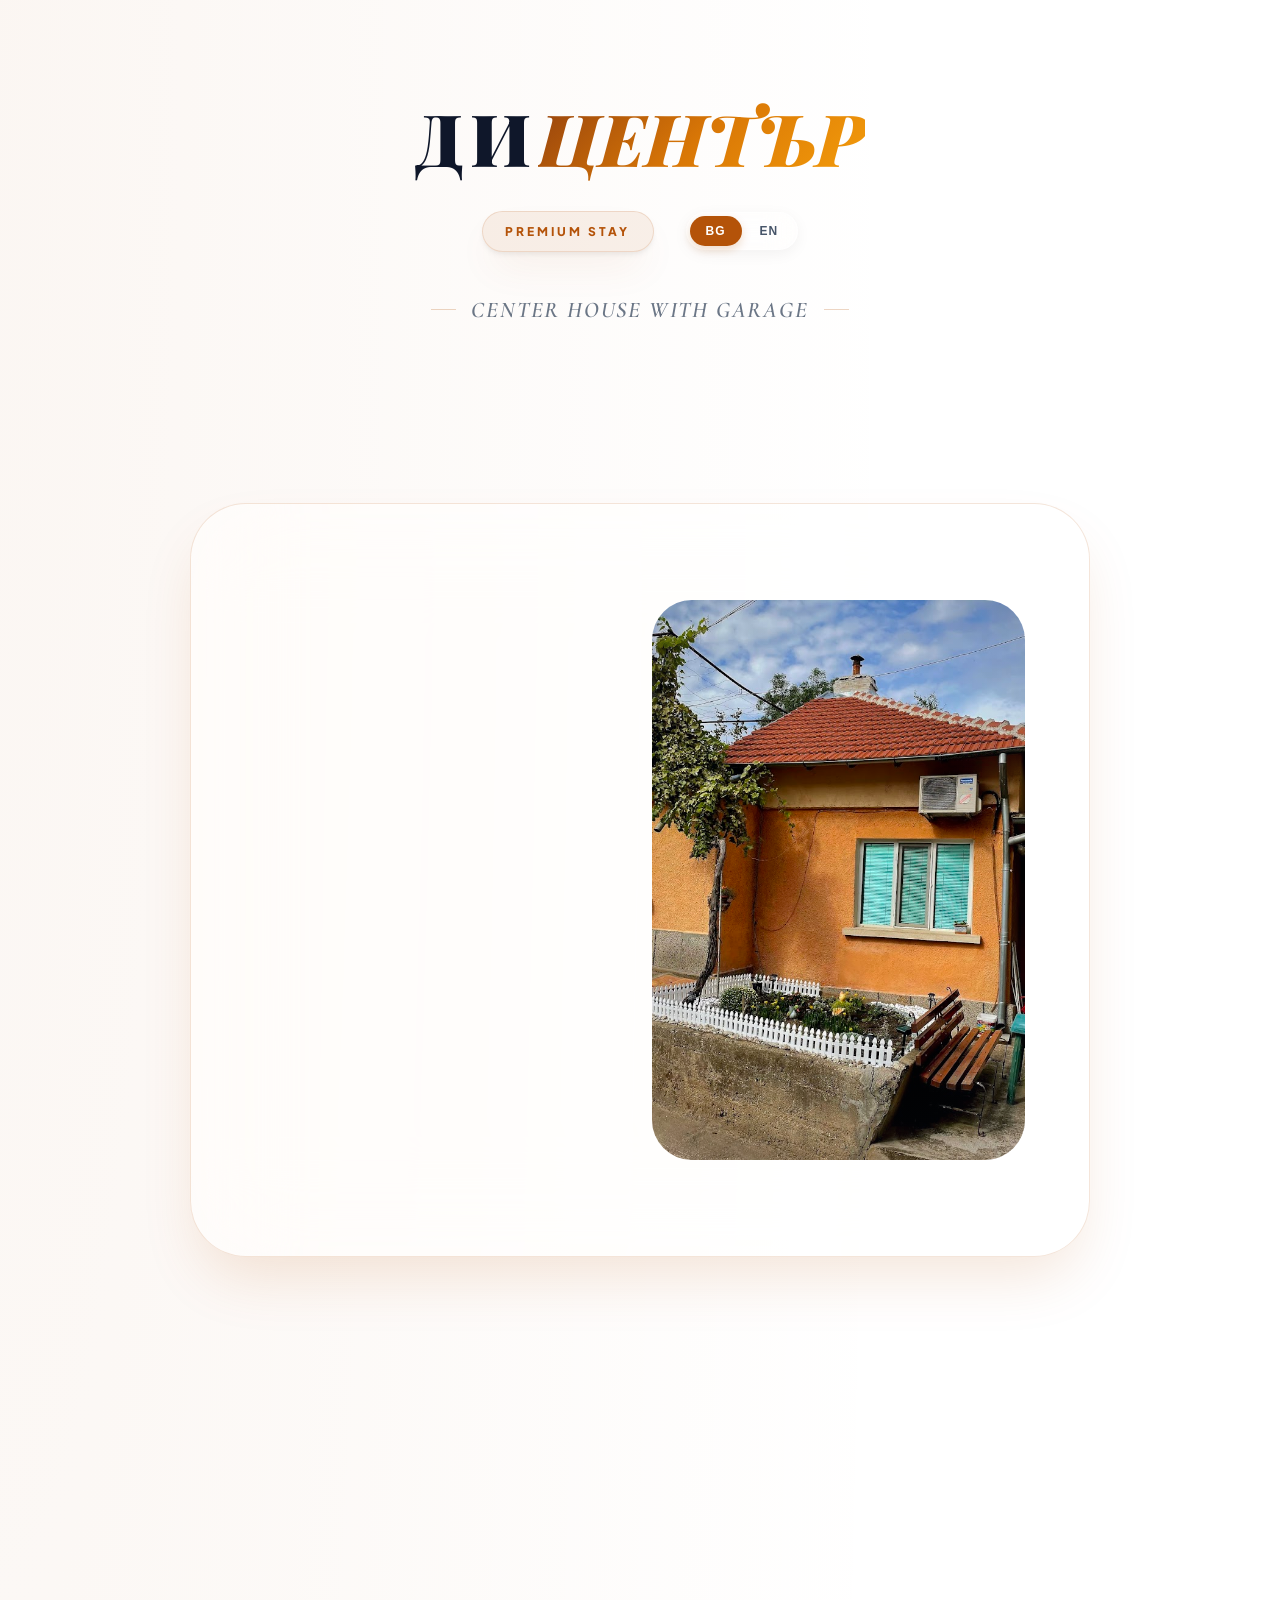
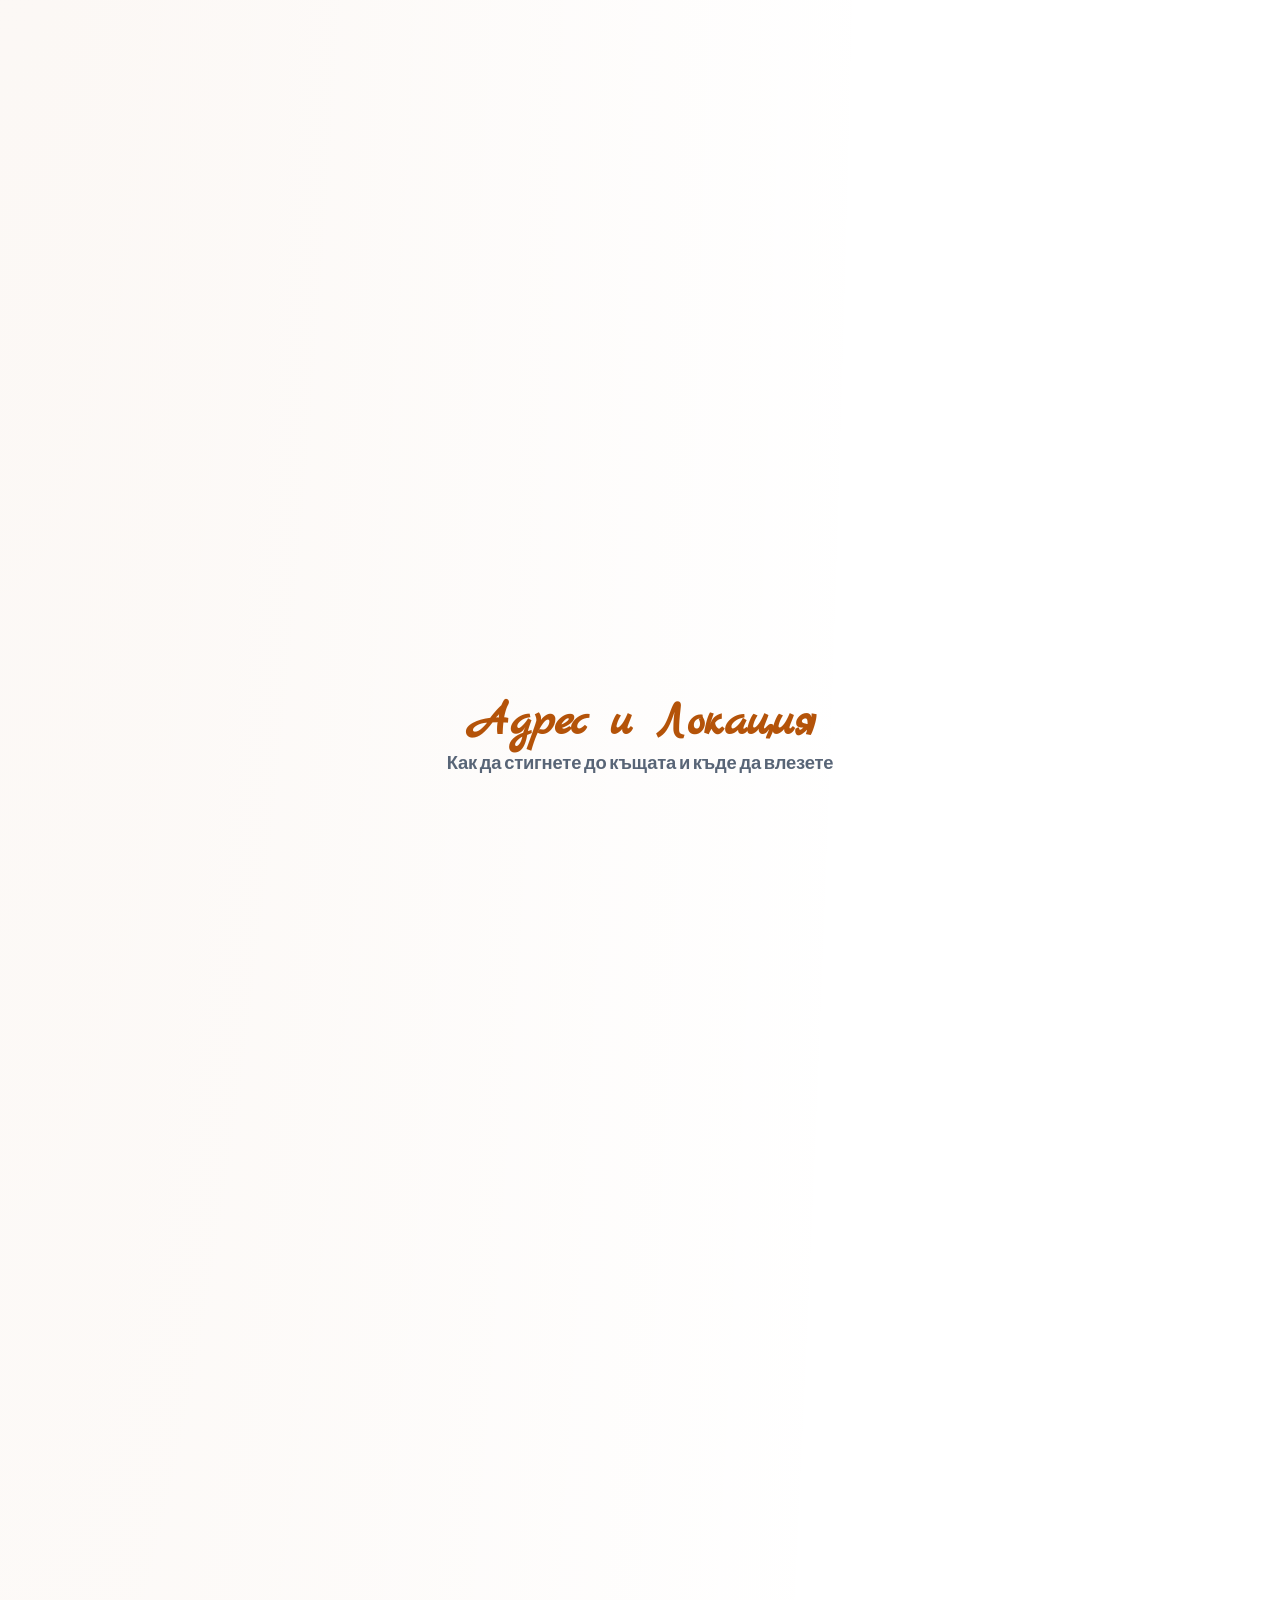
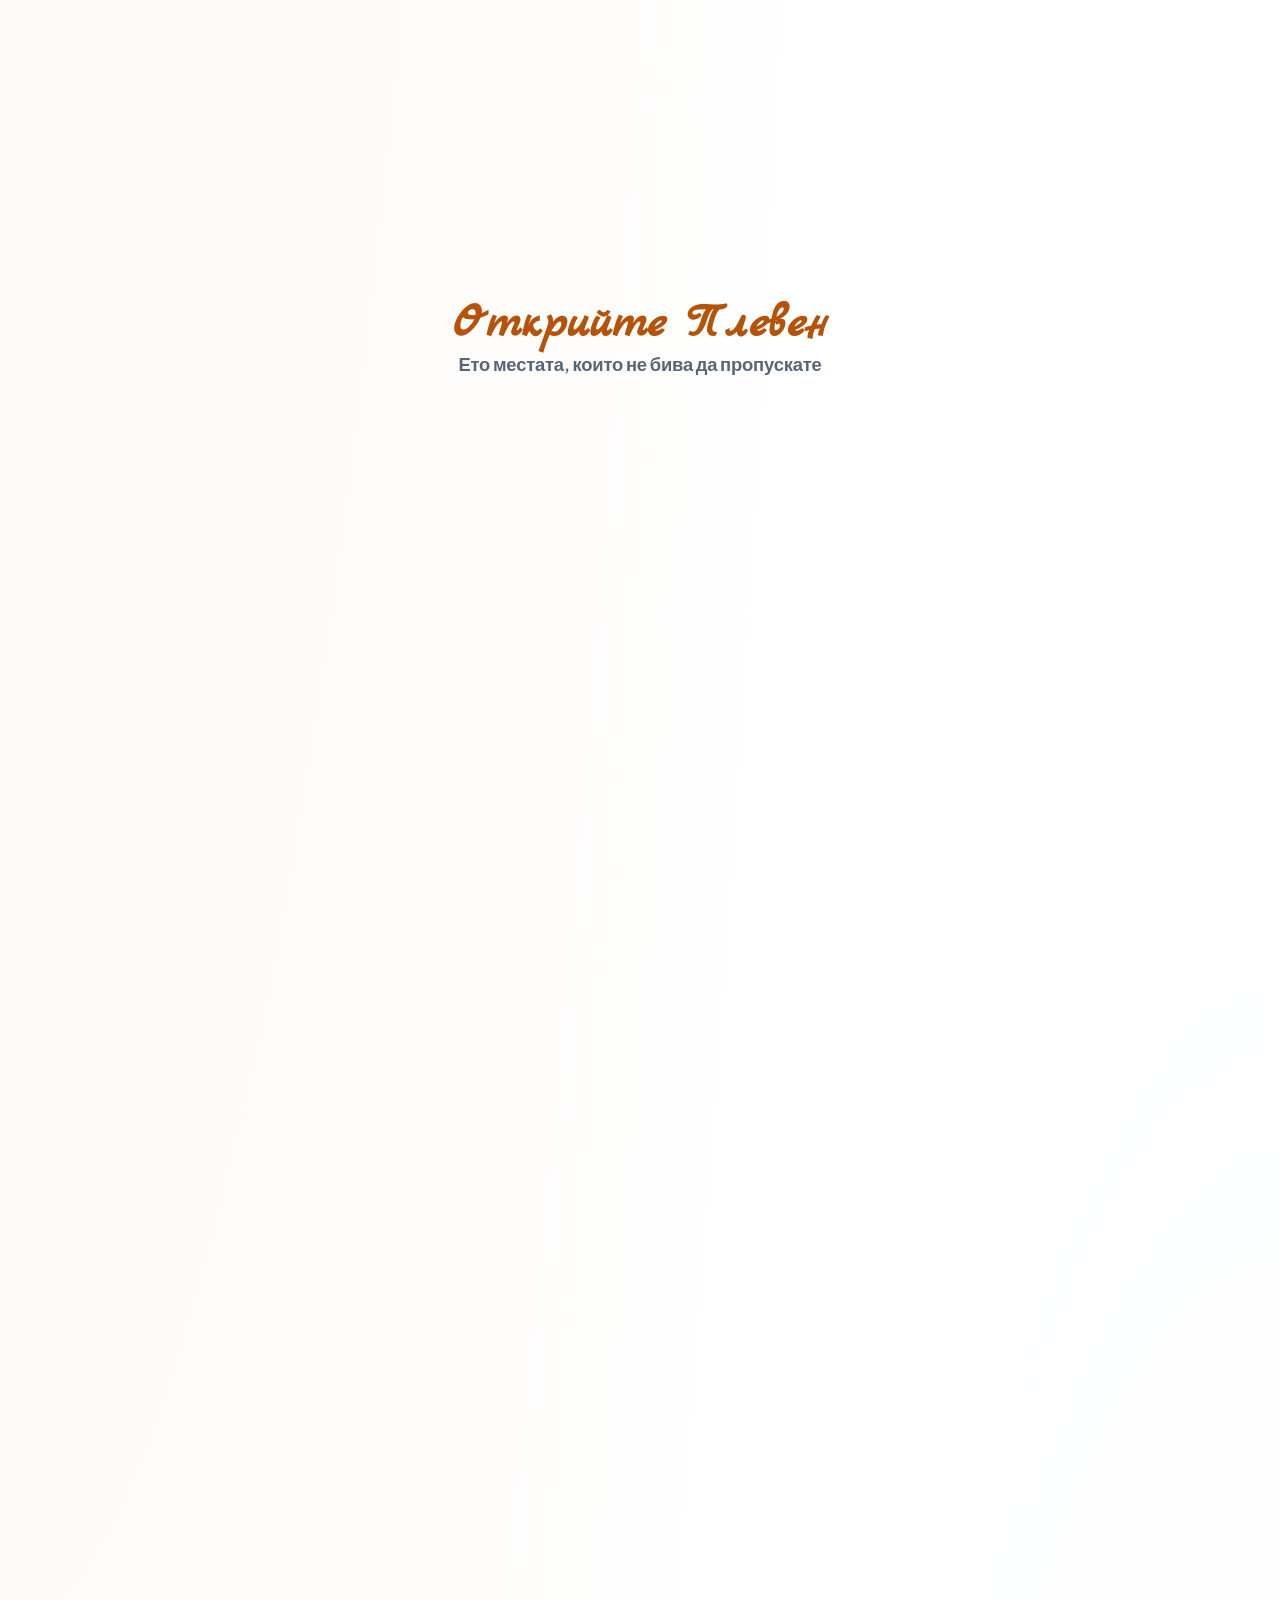
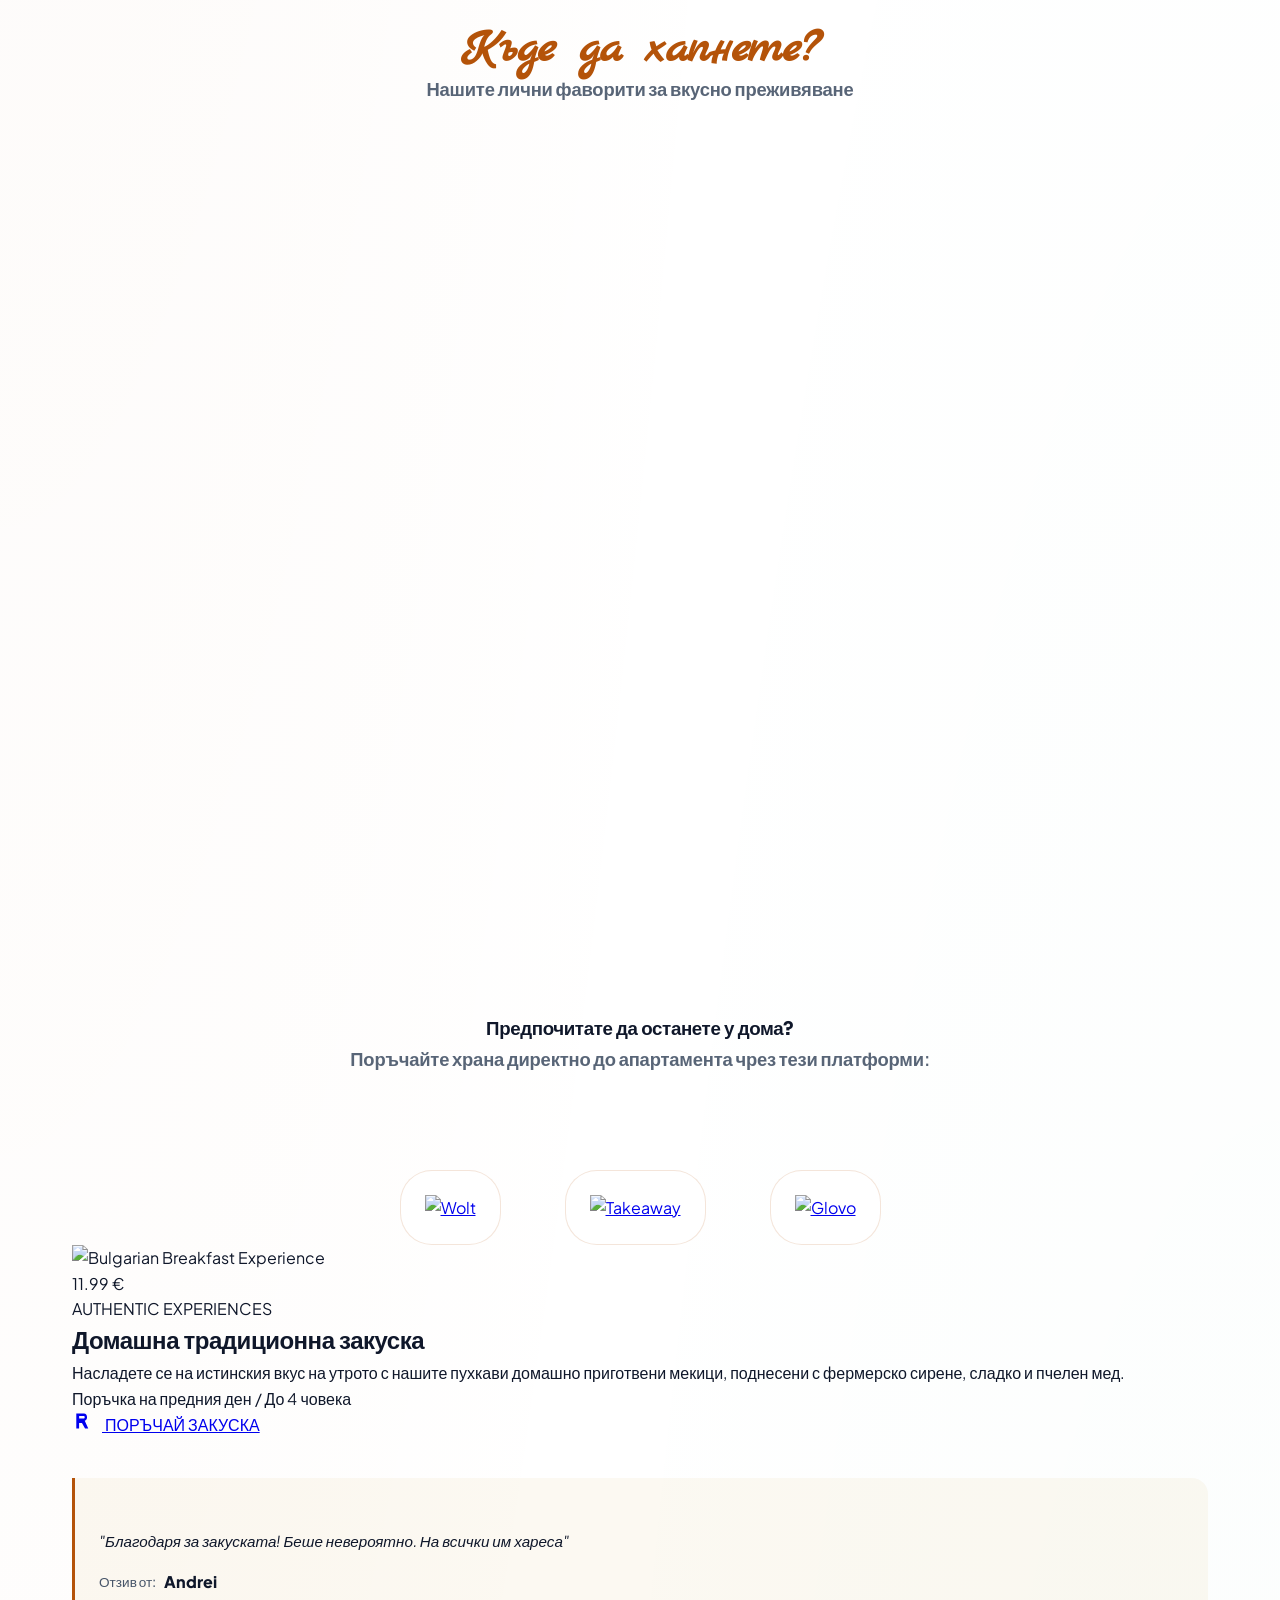
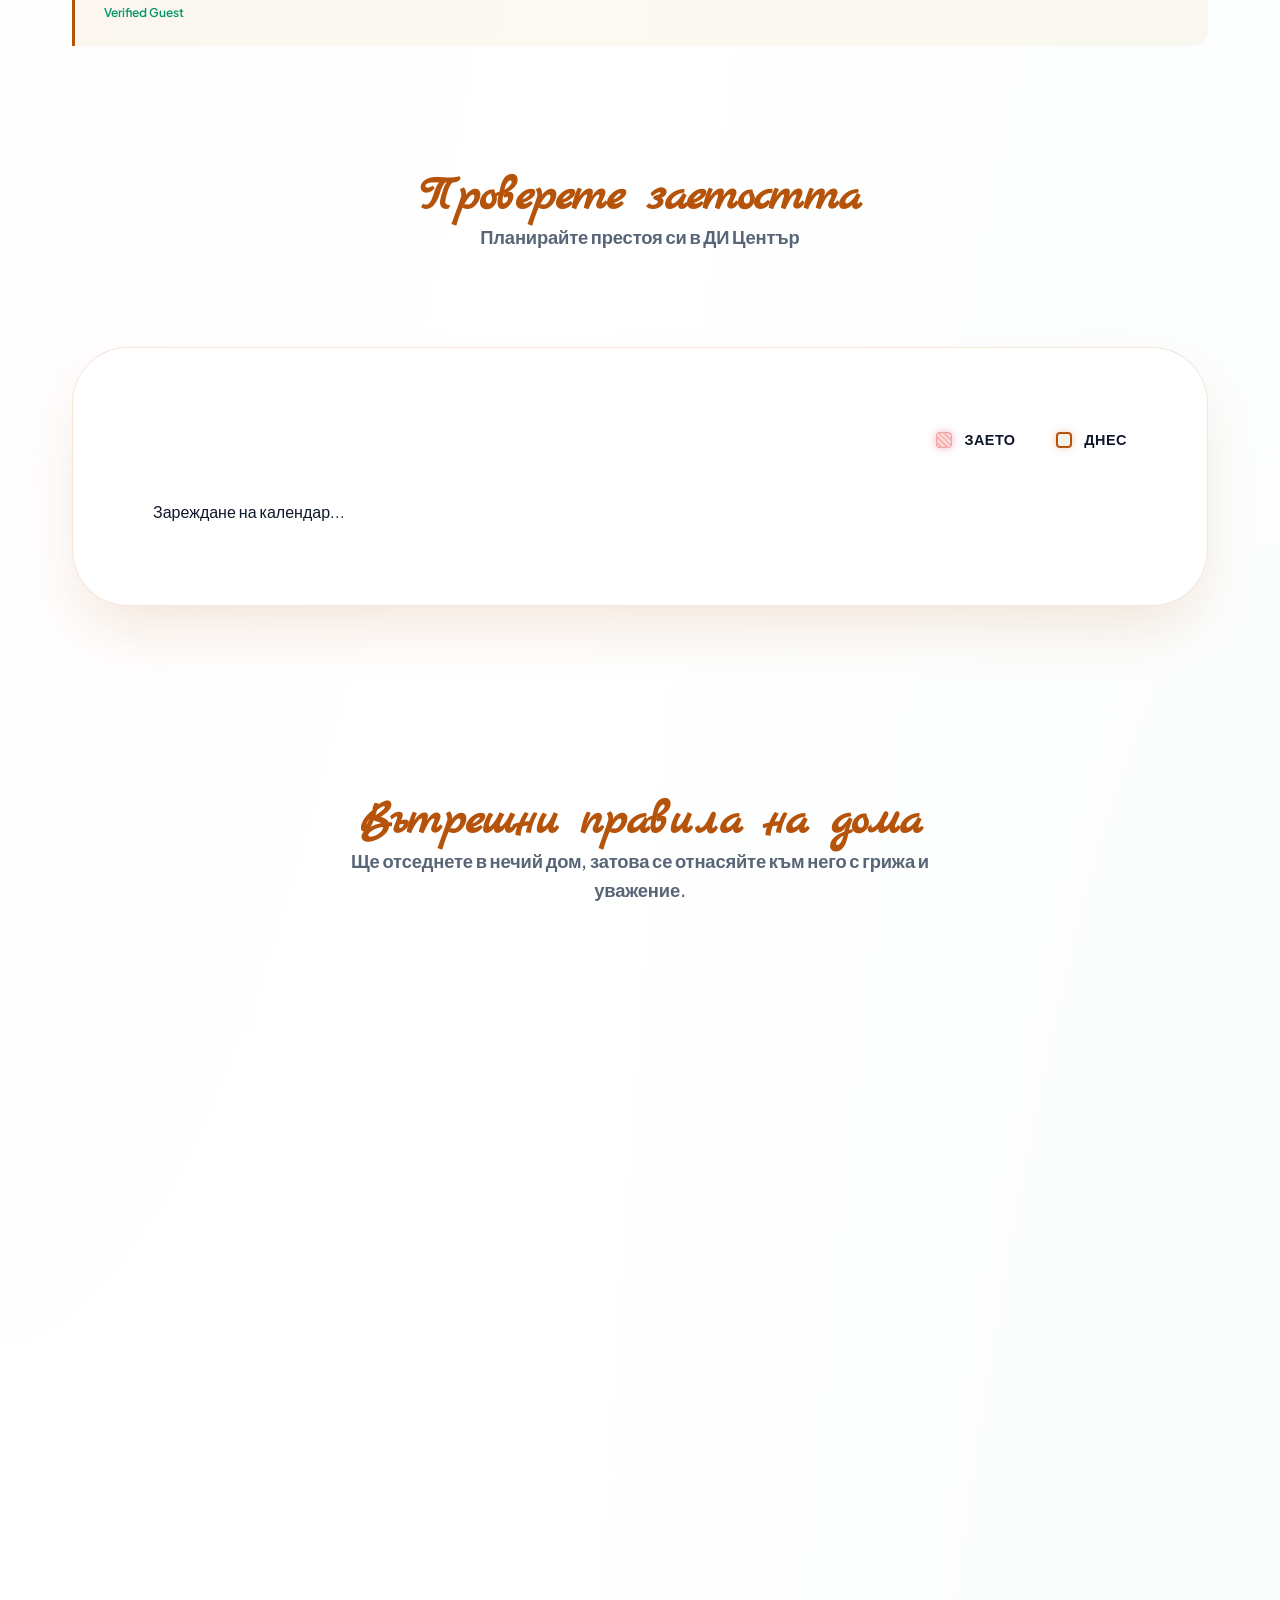
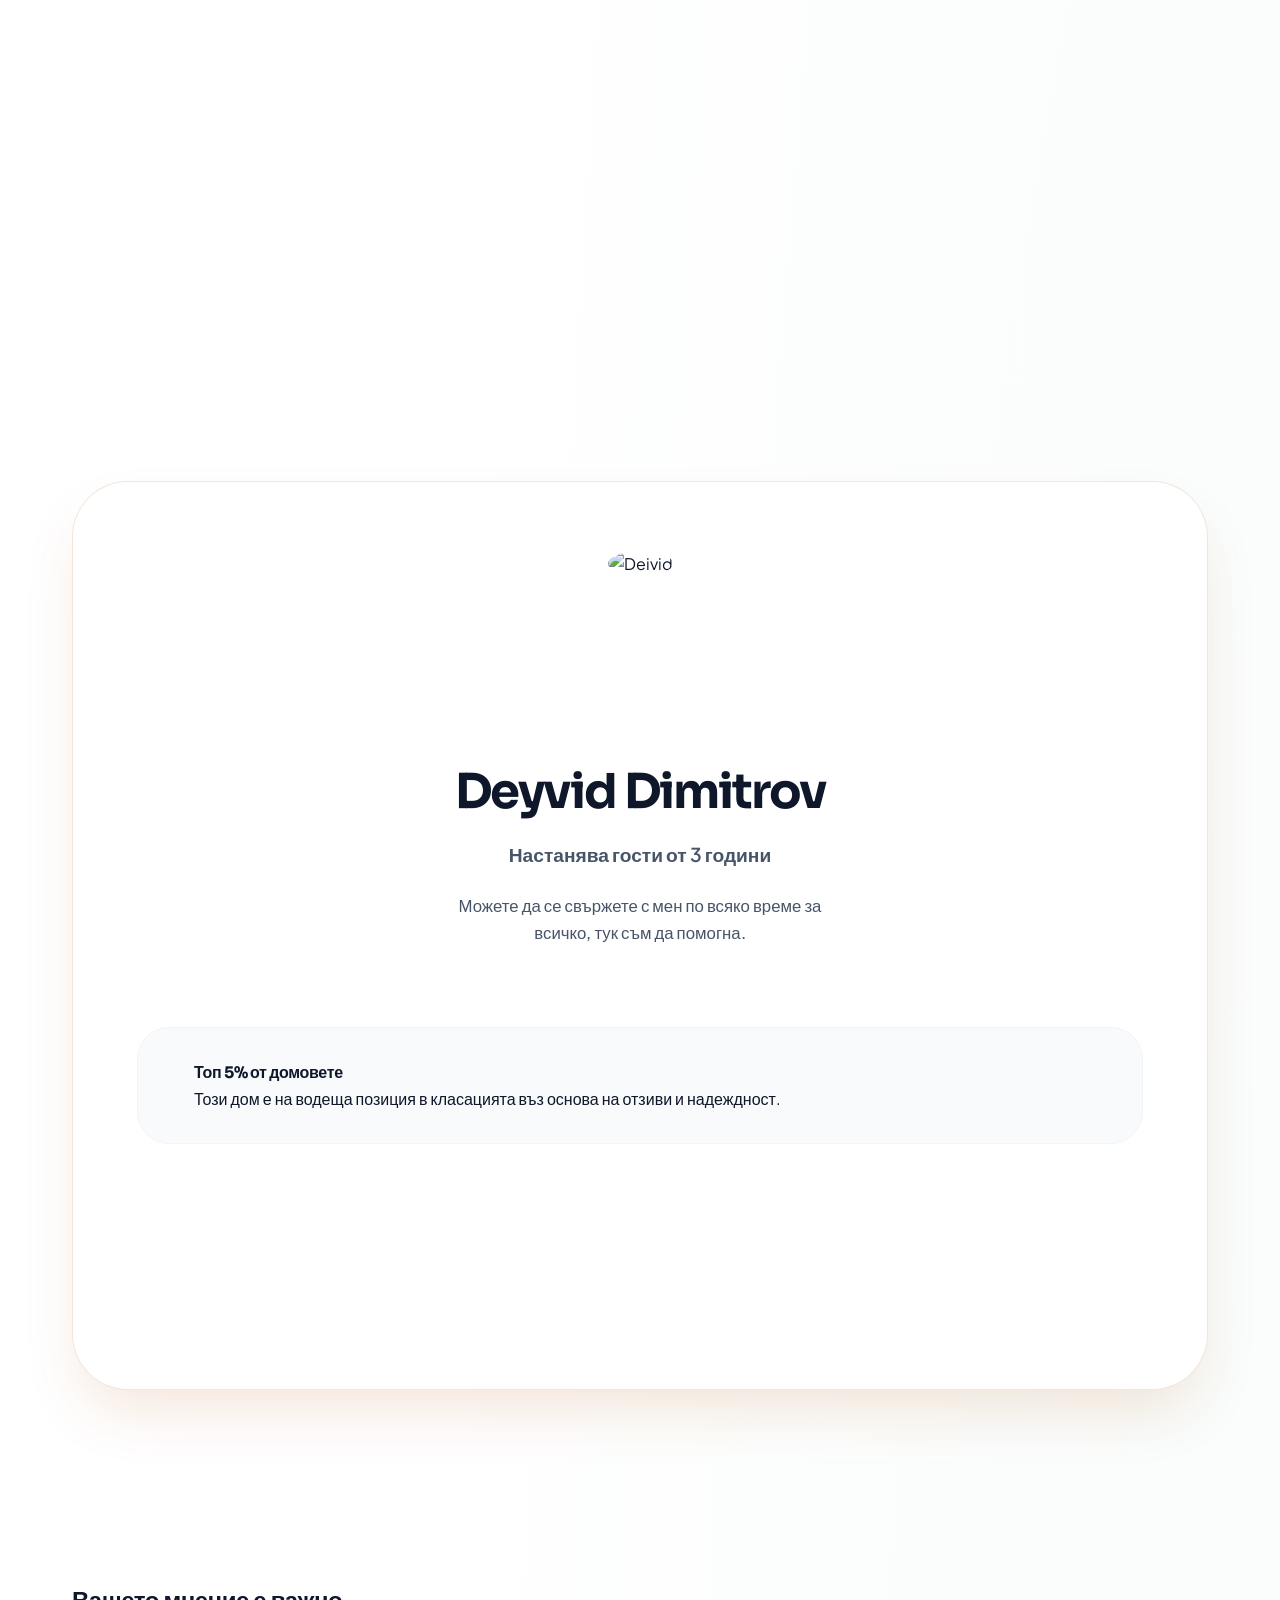
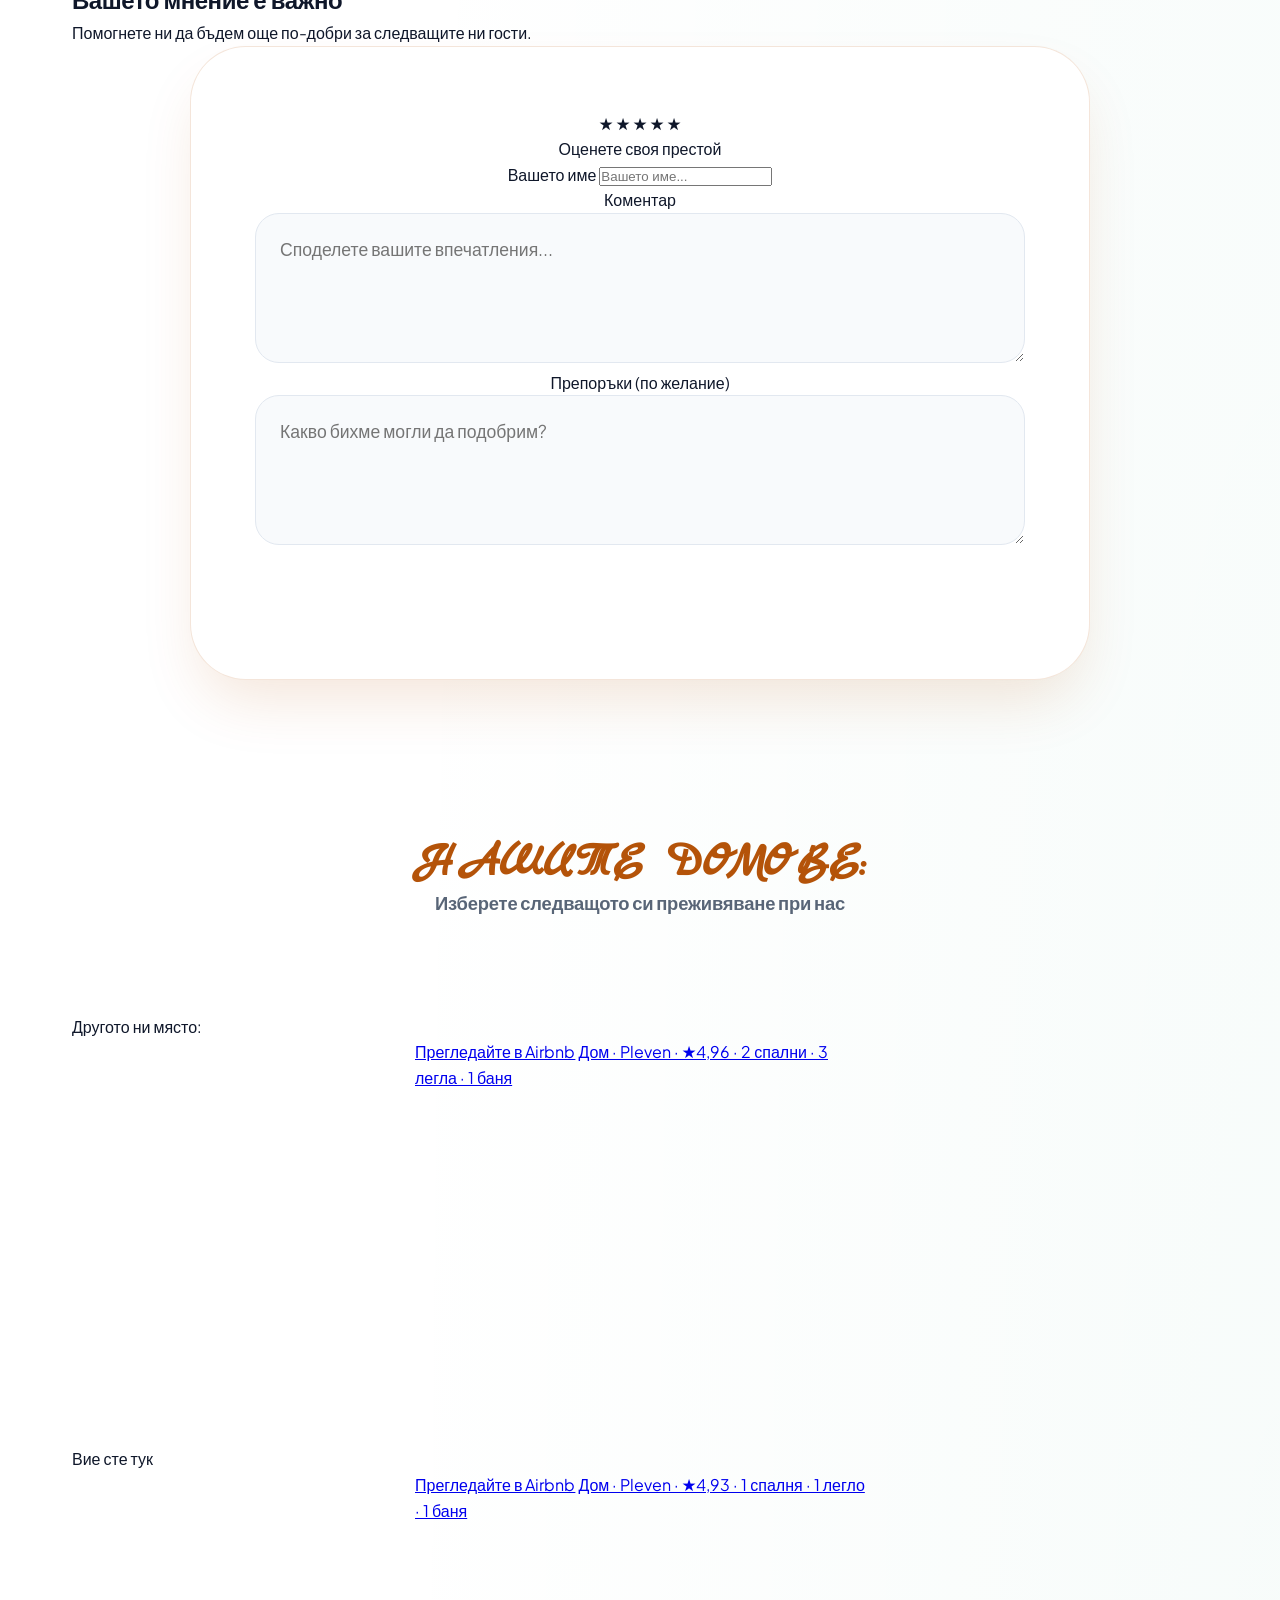
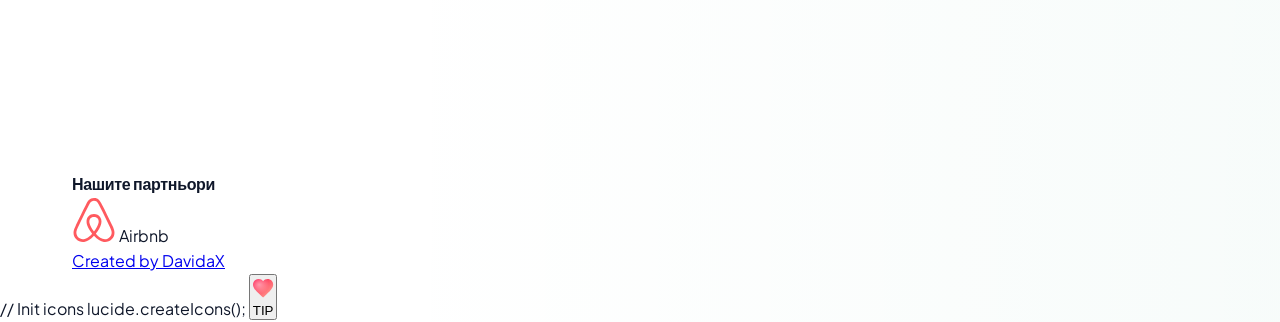
==== garage.html @ 6b529b2d "Add new webpage (garage.html) for House with Garage, including address, entrance map instructions, a" ====
<!DOCTYPE html>
<html lang="bg">
<head>
    <meta charset="UTF-8">
    <meta name="viewport" content="width=device-width, initial-scale=1.0">
    <title>ДИ Център - Премиум Апартамент в Плевен</title>
    <meta name="description" content="Добре дошли в апартамент ДИ Център, Плевен. Вашето място за отдих с всички модерни удобства.">
    
    <!-- Google Fonts: Plus Jakarta Sans & Sora -->
    <link rel="preconnect" href="https://fonts.googleapis.com">
    <link rel="preconnect" href="https://fonts.gstatic.com" crossorigin>
    <link href="https://fonts.googleapis.com/css2?family=Plus+Jakarta+Sans:wght@300;400;500;600;700;800&family=Sora:wght@300;400;600;700&display=swap" rel="stylesheet">
    
    <!-- Lucide Icons -->
    <script src="https://unpkg.com/lucide@latest"></script>
    
    <!-- Favicon -->
    <link rel="icon" type="image/svg+xml" href="favicon.svg">
    
    <!-- Open Graph / Social Sharing -->
    <meta property="og:title" content="ДИ Център - Премиум Апартамент в Плевен">
    <meta property="og:description" content="Вашият елегантен дом в сърцето на Плевен. Лукс, уют и модерни удобства.">
    <meta property="og:image" content="apartment.jpg">
    <meta property="og:url" content="https://davidabg91.github.io/AIRBNB/">
    <meta property="og:type" content="website">
    
    <link rel="stylesheet" href="style.css?v=1.3">
    <style>
      balloons { z-index: 99999 !important; }
    </style>
    <script defer src="garage.js"></script>
</head>
<body class="light-theme">
    <!-- Ambient background elements -->
    <div class="ambient-glow g1"></div>
    <div class="ambient-glow g2"></div>

    <header class="main-header">
        <div class="container header-inner">
            <div class="brand">
                <h1 class="logo">ДИ<span>ЦЕНТЪР</span></h1>
                <div class="header-badges">
                    <div class="badge" data-i18n="premium-badge">PREMIUM STAY</div>
                    <div class="lang-switcher">
                        <button class="lang-btn active" onclick="toggleLang('bg')">BG</button>
                        <button class="lang-btn" onclick="toggleLang('en')">EN</button>
                    </div>
                </div>
            </div>
            <p class="header-subtitle" data-i18n="header-subtitle">Вашият елегантен дом в сърцето на Плевен</p>
        </div>
    </header>

    <main>
        <!-- Welcome Section -->
        <section class="hero container" id="home">
            <div class="hero-card">
                <div class="hero-text">
                    <h1 data-i18n="hero-h1">Добре дошли</h1>
                    <p class="hero-guide-text" data-i18n="hero-guide-desc">Вашият дигитален наръчник за максимално лесен и приятен престой.</p>
                    <p data-i18n="hero-p">Вашият перфектен престой в сърцето на Плевен. Лукс, уют и модерни удобства, събрани в едно незабравимо преживяване.</p>
                </div>
                <div class="hero-image">
                    <img src="garage_hero.jpg" alt="Къща на центъра с гараж">
                </div>
            </div>
        </section>

        <!-- Connectivity & Comfort -->
        <section class="essentials container">
            <div class="grid-layout">
                <div class="card premium safe-card">
                    <div class="card-icon gold"><i data-lucide="key"></i></div>
                    <h3 data-i18n="safe-h3">Сейф за ключове</h3>
                    <p data-i18n="safe-p">Вижте как да отворите сейфа и вземете ключовете за вашия престой.</p>
                    <div class="safe-image-preview" onclick="toggleModal('safe-modal')">
                        <img id="safe-preview-img" src="garage_safe.png" alt="Safe Instructions" class="safe-thumb">
                        <div class="zoom-overlay">
                            <i data-lucide="maximize"></i>
                            <span data-i18n="click-to-zoom">Отвори на цял екран</span>
                        </div>
                    </div>
                    <div class="safe-notice">
                        <i data-lucide="info"></i>
                        <span data-i18n="safe-notice">ВАЖНО: Ключът е само за горната ключалка!</span>
                    </div>
                </div>

                <div class="card premium wifi-card">
                    <div class="card-icon blue"><i data-lucide="wifi"></i></div>
                    <h3 data-i18n="wifi-h3">Бърз Интернет</h3>
                    <div class="info-group">
                        <div class="info-row">
                            <span class="label" data-i18n="wifi-label-name">Име на мрежата:</span>
                            <span id="wifi-name" class="wifi-detail">TP-Link_E0DB</span>
                        </div>
                        <div class="info-row">
                            <span class="label" data-i18n="wifi-label-pass">Парола:</span>
                            <span id="wifi-pass" class="wifi-detail">49976717</span>
                        </div>
                    </div>
                    <button class="btn btn-action w-full" onclick="copyWifi('wifi-pass')" data-i18n="wifi-btn">
                        <i data-lucide="copy"></i> Копирай паролата
                    </button>
                </div>

                <div class="card premium highlight">
                    <div class="card-icon blue"><i data-lucide="tv"></i></div>
                    <h3 data-i18n="remote-h3">Smart TV & Media</h3>
                    <p data-i18n="remote-p">Вижте как да използвате дистанционното в дневната стая за оптимално преживяване.</p>
                    <button class="btn btn-wa w-full" onclick="toggleModal('remote-modal')" data-i18n="remote-btn">
                        <i data-lucide="help-circle"></i> Инструкции за дистанционното
                    </button>
                </div>

            </div>
        </section>

        <!-- Location & Access Section -->
        <section class="location-access container" id="location">
            <div class="section-header">
                <h2 data-i18n="location-h2">Адрес и Локация</h2>
                <p data-i18n="location-p">Как да стигнете до къщата и къде да влезете</p>
            </div>
            <div class="location-grid">
                <!-- Map and Address Details -->
                <div class="card premium location-card">
                    <div class="card-icon gold"><i data-lucide="map-pin"></i></div>
                    <h3 data-i18n="address-h3">Нашият Адрес</h3>
                    <p class="address-text" style="font-size: 1.2rem; font-weight: 700; color: var(--text-primary); margin-bottom: 1.5rem;">гр. Плевен, ул. "Гео Милев" № 6</p>
                    <a href="https://maps.app.goo.gl/gUvu2jdTGa2zkXWHA" target="_blank" class="btn btn-action w-full" style="margin-bottom: 2rem; display: inline-flex; align-items: center; justify-content: center; gap: 0.5rem;">
                        <i data-lucide="external-link"></i> <span data-i18n="nav-maps">Навигация в Google Maps</span>
                    </a>
                    <div class="map-iframe-wrapper">
                        <iframe src="https://www.google.com/maps/embed?pb=!1m18!1m12!1m3!1d2898.513089065342!2d24.61326977654492!3d43.40810376824789!2m3!1f0!2f0!3f0!3m2!1i1024!2i768!4f13.1!3m3!1m2!1s0x40abf4ab75b5a191%3A0x46a823cabb01d118!2sPleven%20Center%2C%20ul.%20%22Geo%20Milev%22%206%2C%205801%20Pleven!5e0!3m2!1sml!2sbg!4v1782661199178!5m2!1sml!2sbg" width="100%" height="300" style="border:0; border-radius: 1.5rem;" allowfullscreen="" loading="lazy" referrerpolicy="strict-origin-when-cross-origin"></iframe>
                    </div>
                </div>

                <!-- Courtyard Access Instructions -->
                <div class="card premium entrance-card">
                    <div class="card-icon blue"><i data-lucide="navigation"></i></div>
                    <h3 data-i18n="entrance-h3">Влизане в Двора</h3>
                    <p data-i18n="entrance-p-desc" style="margin-bottom: 1.5rem;">Влезте през портала на двора, показан на снимката със стрелка, за да намерите къщата.</p>
                    <div class="entrance-image-preview" onclick="toggleModal('entrance-modal')" style="position: relative; border-radius: 1.5rem; overflow: hidden; cursor: pointer; border: 1px solid var(--card-border); transition: all 0.4s; background: #f8fafc;">
                        <img src="garage_entrance.png" alt="Courtyard Entrance" class="entrance-thumb" style="width: 100%; height: 200px; object-fit: cover; display: block; opacity: 0.8; transition: opacity 0.4s;">
                        <div class="zoom-overlay">
                            <i data-lucide="maximize"></i>
                            <span data-i18n="click-to-zoom">Отвори на цял екран</span>
                        </div>
                    </div>
                </div>
            </div>
        </section>

        <!-- City Discovery Grid -->
        <section class="discovery container" id="guide">
            <div class="section-header">
                <h2 data-i18n="discovery-h2">Открийте Плевен</h2>
                <p data-i18n="discovery-p">Ето местата, които не бива да пропускате</p>
            </div>
            <div class="discovery-grid">
                <div class="bento-card panorama">
                    <img src="panorama_epopeya.jpg" alt="Панорама Плевенска епопея">
                    <div class="bento-body" onclick="openDiscovery('panorama')">
                        <span class="dist"><i data-lucide="map-pin"></i> 1.2 км</span>
                        <h3 data-i18n="discovery-pan-h3">Панорама "Плевенска епопея"</h3>
                        <p data-i18n="discovery-pan-p">Нашият градски символ. Едно от малкото места в света, които разказват историята по този начин.</p>
                        <div class="bento-hint"><i data-lucide="plus-circle"></i> <span data-i18n="explore-more">Разгледай повече</span></div>
                    </div>
                    <a href="https://maps.app.goo.gl/wBvXf3Y8yZp9fJm6A" target="_blank" class="bento-map-btn" onclick="event.stopPropagation()">
                        <i data-lucide="map"></i>
                    </a>
                </div>
                <div class="bento-card cascade">
                    <img src="1366x768.jpg" alt="Водна каскада">
                    <div class="bento-body" onclick="openDiscovery('cascade')">
                        <span class="dist"><i data-lucide="map-pin"></i> 0.3 км</span>
                        <h3 data-i18n="discovery-cas-h3">Водната каскада</h3>
                        <p data-i18n="discovery-cas-p">Най-голямата водна каскада на Балканите, разположена в центъра на града.</p>
                        <div class="bento-hint"><i data-lucide="plus-circle"></i> <span data-i18n="explore-more">Разгледай повече</span></div>
                    </div>
                    <a href="https://maps.app.goo.gl/PzS6rD8kZp9fJm6A" target="_blank" class="bento-map-btn" onclick="event.stopPropagation()">
                        <i data-lucide="map"></i>
                    </a>
                </div>
                <div class="bento-card park">
                    <img src="20150617104801_37909.jpeg" alt="Парк Кайлъка">
                    <div class="bento-body" onclick="openDiscovery('park')">
                        <span class="dist"><i data-lucide="map-pin"></i> 2.5 км</span>
                        <h3 data-i18n="discovery-park-h3">Парк Кайлъка</h3>
                        <p data-i18n="discovery-park-p">Огромен природен парк с язовири, пещери и зоопарк.</p>
                        <div class="bento-hint"><i data-lucide="plus-circle"></i> <span data-i18n="explore-more">Разгледай повече</span></div>
                    </div>
                    <a href="https://maps.app.goo.gl/7R6Z8k9rD1p9fJm6A" target="_blank" class="bento-map-btn" onclick="event.stopPropagation()">
                        <i data-lucide="map"></i>
                    </a>
                </div>
                <div class="bento-card museum">
                    <img src="muzei1.jpg" alt="Исторически музей Плевен">
                    <div class="bento-body" onclick="openDiscovery('museum')">
                        <span class="dist"><i data-lucide="map-pin"></i> 0.2 км</span>
                        <h3 data-i18n="discovery-mus-h3">Регионален исторически музей</h3>
                        <p data-i18n="discovery-mus-p">Разположен в една от най-красивите сгради в града, музеят съхранява над 190 000 културни ценности от древността до днес.</p>
                        <div class="bento-hint"><i data-lucide="plus-circle"></i> <span data-i18n="explore-more">Разгледай повече</span></div>
                    </div>
                    <a href="https://maps.app.goo.gl/6U6Z8k9rD1p9fJm6A" target="_blank" class="bento-map-btn" onclick="event.stopPropagation()">
                        <i data-lucide="map"></i>
                    </a>
                </div>
            </div>
        </section>

        <!-- Gastronomy Recommendations -->
        <section class="dining container">
            <div class="section-header">
                <h2 data-i18n="dining-h2">Къде да хапнете?</h2>
                <p data-i18n="dining-p">Нашите лични фаворити за вкусно преживяване</p>
            </div>
            <div class="dining-grid">
                <div class="dining-card" onclick="openGallery('himera')">
                    <img src="himera_tavern.png" alt="Механа Химера" class="dining-img">
                    <div class="dining-content">
                        <h4 data-i18n="dining-himera-h4">Механа "ХИМЕРА"</h4>
                        <p data-i18n="dining-himera-p">Точно до апартамента – препоръчваме го за традиционна българска храна и уютна атмосфера.</p>
                        <div class="gallery-hint">
                            <i data-lucide="image"></i> <span data-i18n="view-gallery">Виж галерия</span>
                        </div>
                        <a href="https://maps.app.goo.gl/P2yD6X1gBqiXpMjv7" target="_blank" class="text-link" data-i18n="dining-link" onclick="event.stopPropagation()">Виж локация <i data-lucide="arrow-right"></i></a>
                        <div class="dist" style="margin-top: 1rem; margin-bottom: 0;">
                            <i data-lucide="map-pin"></i> <span data-i18n="dist-himera">0.02 км</span>
                        </div>
                    </div>
                </div>
                <!-- Cantonata in the middle -->
                <div class="dining-card featured" onclick="openGallery('cantonata')">
                    <img src="Cantonata.png" alt="Ресторант Кантоната" class="dining-img" style="object-fit: contain; background: rgba(255,255,255,0.5); padding: 1.5rem;">
                    <div class="dining-content">
                        <div class="featured-badge" data-i18n="recipe-recommendation">НАШАТА ПРЕПОРЪКА</div>
                        <h4 data-i18n="dining-cantonata-h4">Ресторант "Кантоната"</h4>
                        <p data-i18n="dining-cantonata-p">Традиционна и модерна кухня, поднесена в уютна и стилна обстановка.</p>
                        <div class="gallery-hint">
                            <i data-lucide="image"></i> <span data-i18n="view-gallery">Виж галерия</span>
                        </div>
                        <a href="https://maps.app.goo.gl/ntDEAQ5dr8bS8R27A" target="_blank" class="text-link" data-i18n="dining-link" onclick="event.stopPropagation()">Виж локация <i data-lucide="arrow-right"></i></a>
                        <div class="dist" style="margin-top: 1rem; margin-bottom: 0;">
                            <i data-lucide="map-pin"></i> <span data-i18n="dist-cantonata">0.4 км</span>
                        </div>
                    </div>
                </div>
                <!-- Restaurant Life -->
                <div class="dining-card" onclick="openGallery('life')">
                    <img src="20180911150628_62106.jpeg" alt="Ресторант Life" class="dining-img">
                    <div class="dining-content">
                        <h4 data-i18n="dining-life-h4">Ресторант "Life"</h4>
                        <p data-i18n="dining-life-p">Изискана атмосфера и превъзходна кухня – идеалното място за вашия обяд или вечеря.</p>
                        <div class="gallery-hint">
                            <i data-lucide="image"></i> <span data-i18n="view-gallery">Виж галерия</span>
                        </div>
                        <a href="https://maps.app.goo.gl/S9KcRKbLsPjvLsA78" target="_blank" class="text-link" data-i18n="dining-link" onclick="event.stopPropagation()">Виж локация <i data-lucide="arrow-right"></i></a>
                        <div class="dist" style="margin-top: 1rem; margin-bottom: 0;">
                            <i data-lucide="map-pin"></i> <span data-i18n="dist-life">2 км</span>
                        </div>
                    </div>
                </div>
            </div>

            <div class="delivery-services">
                <div class="section-header small">
                    <h3 data-i18n="delivery-h3">Предпочитате да останете у дома?</h3>
                    <p data-i18n="delivery-p">Поръчайте храна директно до апартамента чрез тези платформи:</p>
                </div>
                <div class="delivery-grid">
                    <a href="https://wolt.com/bg/bgr/pleven" target="_blank" class="delivery-wrapper">
                        <img src="images.png" alt="Wolt">
                    </a>
                    <a href="https://www.takeaway.com/bg/obshtina-pleven" target="_blank" class="delivery-wrapper">
                        <img src="dss_takeaway_bg.png" alt="Takeaway">
                    </a>
                    <a href="https://glovoapp.com/bg/bg/pleven" target="_blank" class="delivery-wrapper">
                        <img src="3e244d99852061ce7f4ceead73ff6fe0.jpg" alt="Glovo">
                    </a>
                </div>
            </div>
        </section>
        
        <!-- Breakfast Experience Section -->
        <section class="experience container">
            <div class="experience-card">
                <div class="exp-image">
                    <img src="bulgarian_mekitsi_breakfast_luxury_1774793699730.png" alt="Bulgarian Breakfast Experience">
                    <div class="price-tag" data-i18n="breakfast-price">11.99 €</div>
                </div>
                <div class="exp-content">
                    <div class="exp-badge">AUTHENTIC EXPERIENCES</div>
                    <h2 data-i18n="breakfast-h2">Домашна традиционна закуска</h2>
                    <p data-i18n="breakfast-p">Насладете се на истинския вкус на утрото с нашите пухкави домашно приготвени мекици, поднесени с фермерско сирене, сладко и пчелен мед.</p>
                    <div class="exp-meta">
                        <span class="meta-item"><i data-lucide="users"></i> <span data-i18n="breakfast-info">Поръчка на предния ден / До 4 човека</span></span>
                    </div>
                    <div class="order-action">
                        <a href="https://revolut.me/deyvidp7g?currency=EUR&amount=1199&note=%D0%97%D0%B0%D0%BA%D1%83%D1%81%D0%BA%D0%B0%20-%20%D0%BF%D0%BE%D1%80%D1%8A%D1%87%D0%BA%D0%B0" target="_blank" class="revolut-pay-btn exp-order-btn">
                            <svg viewBox="0 0 24 24" fill="currentColor" style="width: 20px; height: 20px; margin-right: 10px;">
                                <path d="M14.34 3H5.16v18h3.36v-6.66h3.42l3.72 6.66h3.84L15.3 11.82c1.68-.66 2.76-1.92 2.76-4.26C18.06 4.68 16.56 3 14.34 3zm-0.54 6h-5.22v-3h5.22c.96 0 1.44.42 1.44 1.5s-.48 1.5-1.44 1.5z"/>
                            </svg>
                            <span data-i18n="breakfast-btn">ПОРЪЧАЙ ЗАКУСКА</span>
                        </a>
                    </div>

                    <div class="exp-testimonial">
                        <div class="testimonial-stars">
                            <i data-lucide="star" fill="#fbbf24" color="#fbbf24"></i>
                            <i data-lucide="star" fill="#fbbf24" color="#fbbf24"></i>
                            <i data-lucide="star" fill="#fbbf24" color="#fbbf24"></i>
                            <i data-lucide="star" fill="#fbbf24" color="#fbbf24"></i>
                            <i data-lucide="star" fill="#fbbf24" color="#fbbf24"></i>
                        </div>
                        <p class="testimonial-text" data-i18n="breakfast-review-text">"Благодаря за закуската! Беше невероятно. На всички им хареса"</p>
                        <div class="testimonial-author">
                            <div class="author-info">
                                <span class="author-label" data-i18n="review-by">Отзив от:</span>
                                <span class="author-name">Andrei</span>
                            </div>
                            <span class="author-badge"><i data-lucide="check-circle"></i> <span data-i18n="verified-guest">Verified Guest</span></span>
                        </div>
                    </div>
                </div>
            </div>
        </section>

        <!-- Availability Calendar -->
        <section class="availability container" id="availability">
            <div class="section-header">
                <h2 data-i18n="calendar-h2">Проверете заетостта</h2>
                <p data-i18n="calendar-p">Планирайте престоя си в ДИ Център</p>
            </div>
            <div id="calendar-wrapper" class="calendar-card">
                <div class="calendar-header-info">
                    <div class="legend">
                        <span class="legend-item"><span class="dot reserved"></span> <span data-i18n="calendar-res">Заето</span></span>
                        <span class="legend-item"><span class="dot today"></span> <span data-i18n="calendar-today">Днес</span></span>
                    </div>
                </div>
                <div id="calendar-grid" class="calendar-grid-container">
                    <div class="calendar-loader" data-i18n="calendar-loader">Зареждане на календар...</div>
                </div>
            </div>
        </section>

        <!-- House Rules Section -->
        <section class="house-rules container" id="rules">
            <div class="section-header">
                <h2 data-i18n="rules-h2">Вътрешни правила на дома</h2>
                <p data-i18n="rules-p">Ще отседнете в нечий дом, затова се отнасяйте към него с грижа и уважение.</p>
            </div>
            <div class="rules-grid">
                <!-- Check-in / Out -->
                <div class="rules-card">
                    <div class="rules-category">
                        <i data-lucide="clock"></i>
                        <h3 data-i18n="rules-cat1">Настаняване и освобождаване</h3>
                    </div>
                    <ul class="rules-list">
                        <li><i data-lucide="check-circle-2"></i> <span data-i18n="rules-rule1">Гъвкаво настаняване</span></li>
                        <li><i data-lucide="log-out"></i> <span data-i18n="rules-rule2">Освобождаване преди 12:00</span></li>
                        <li><i data-lucide="key"></i> <span data-i18n="rules-rule3">Самостоятелно настаняване (минисейф)</span></li>
                    </ul>
                </div>

                <!-- During Stay -->
                <div class="rules-card">
                    <div class="rules-category">
                        <i data-lucide="home"></i>
                        <h3 data-i18n="rules-cat2">По време на престоя ви</h3>
                    </div>
                    <ul class="rules-list">
                        <li><i data-lucide="users"></i> <span data-i18n="rules-rule4">Максимум 6 гости</span></li>
                        <li><i data-lucide="dog"></i> <span data-i18n="rules-rule5">Разрешават се домашни любимци</span></li>
                        <li><i data-lucide="ban" class="danger"></i> <span data-i18n="rules-rule6">Без партита или празненства</span></li>
                        <li><i data-lucide="camera-off"></i> <span data-i18n="rules-rule7">Без комерсиално заснемане</span></li>
                        <li><i data-lucide="no-smoking" class="danger"></i> <span data-i18n="rules-rule8">Пушенето забранено</span></li>
                    </ul>
                </div>

                <!-- Departure / Extra -->
                <div class="rules-card">
                    <div class="rules-category">
                        <i data-lucide="sparkles"></i>
                        <h3 data-i18n="rules-cat3">Преди да напуснете</h3>
                    </div>
                    <ul class="rules-list">
                        <li><i data-lucide="trash-2"></i> <span data-i18n="rules-rule9">Изхвърлете боклука</span></li>
                        <li><i data-lucide="rotate-ccw"></i> <span data-i18n="rules-rule10">Върнете ключовете</span></li>
                    </ul>
                    <div class="extra-request">
                        <strong data-i18n="rules-extra-label">Допълнителни изисквания:</strong>
                        <p data-i18n="rules-extra-p">Уведомете ни при напускане, за да може да подготвим апартамента за следващите гости.</p>
                    </div>
                </div>
            </div>
        </section>

        <section class="host-section container" id="contact">
            <div class="host-card-new">
                <div class="host-avatar-wrapper">
                    <img src="435182eb-7de1-4f79-90b2-50c712e73a3b.png" alt="Deivid" class="host-avatar">
                    <div class="badge-superhost" data-i18n="contact-badge">Супердомакин</div>
                </div>
                
                <div class="host-info">
                    <h2>Deyvid Dimitrov</h2>
                    <p class="host-meta" data-i18n="contact-meta">Настанява гости от 3 години</p>
                    <p class="host-help" data-i18n="contact-help">Можете да се свържете с мен по всяко време за всичко, тук съм да помогна.</p>
                </div>

                <div class="host-highlights">
                    <div class="host-highlight">
                        <i data-lucide="award" style="color: var(--accent-gold);"></i>
                        <div class="highlight-info">
                            <h4 data-i18n="contact-h4">Топ 5% от домовете</h4>
                            <p data-i18n="contact-p">Този дом е на водеща позиция в класацията въз основа на отзиви и надеждност.</p>
                        </div>
                    </div>
                </div>

                <div class="actions-group">
                    <a href="tel:+359876141826" class="btn btn-call" data-i18n="contact-btn-call"><i data-lucide="phone"></i> Обаждане</a>
                    <a href="viber://chat?number=%2B359876141826" class="btn btn-viber"><i data-lucide="message-square"></i> Viber</a>
                    <a href="https://wa.me/359876141826" class="btn btn-wa"><i data-lucide="message-circle"></i> WhatsApp</a>
                    <a href="https://t.me/+359876141826" class="btn btn-telegram"><i data-lucide="send"></i> Telegram</a>
                </div>
            </div>
        </section>

        <!-- Reviews & Feedback -->
        <section class="feedback container" id="reviews">
            <div class="luxury-feedback-card">
                <div class="feedback-header">
                    <div class="header-icon-wrapper">
                        <i data-lucide="award" class="gold-icon"></i>
                    </div>
                    <h2 data-i18n="reviews-h2">Вашето мнение е важно</h2>
                    <p class="feedback-subtitle" data-i18n="reviews-p-sub">Помогнете ни да бъдем още по-добри за следващите ни гости.</p>
                </div>
                
                <div class="feedback-box">
                    <div id="review-form-new" class="luxury-form">
                        <div class="rating-center">
                            <div class="star-rating-luxury">
                                <span class="star-gold" data-value="5">★</span>
                                <span class="star-gold" data-value="4">★</span>
                                <span class="star-gold" data-value="3">★</span>
                                <span class="star-gold" data-value="2">★</span>
                                <span class="star-gold" data-value="1">★</span>
                            </div>
                            <div class="rating-label" data-i18n="rating-label">Оценете своя престой</div>
                        </div>

                        <div class="form-grid-luxury">
                            <div class="input-group-luxury">
                                <label data-i18n="reviews-label-name">Вашето име</label>
                                <input type="text" id="guest-name" placeholder="Вашето име..." class="luxury-input" data-i18n="reviews-placeholder-name">
                            </div>
                            <div class="input-group-luxury">
                                <label data-i18n="reviews-label-text">Коментар</label>
                                <textarea id="guest-text" class="luxury-input" placeholder="Споделете вашите впечатления..." data-i18n="reviews-placeholder-text"></textarea>
                            </div>
                            <div class="input-group-luxury full-width">
                                <label data-i18n="reviews-label-imp">Препоръки (по желание)</label>
                                <textarea id="guest-improvement" class="luxury-input small" placeholder="Какво бихме могли да подобрим?" data-i18n="reviews-placeholder-imp"></textarea>
                            </div>
                        </div>

                        <button class="btn btn-luxury-submit" onclick="submitGuestReview()">
                            <span data-i18n="reviews-btn">ИЗПРАТИ ОТЗИВ</span>
                            <i data-lucide="sparkles" style="width: 18px; margin-left: 8px;"></i>
                        </button>
                    </div>

                    <div id="thank-you-new" class="hidden-new luxury-thanks">
                        <div class="success-signature">
                            <i data-lucide="check-circle-2"></i>
                        </div>
                        <h3 data-i18n="reviews-thanks-h3">Благодарим ви!</h3>
                        <p data-i18n="reviews-thanks-p">Вашият отзив бе получен успешно. Очакваме ви отново!</p>
                    </div>
                </div>
            </div>
        </section>

        <!-- Our Homes Section -->
        <section class="other-property container" id="homes">
            <div class="section-header">
                <h2 data-i18n="other-property-h2">НАШИТЕ ДОМОВЕ:</h2>
                <p data-i18n="other-property-p">Изберете следващото си преживяване при нас</p>
            </div>
            <div class="properties-grid">
                <!-- Other Property (Apartment) -->
                <div class="property-wrapper">
                    <div class="property-badge-header">
                        <div class="here-badge-inline">
                            <i data-lucide="map-pin"></i>
                            <span data-i18n="other-place-badge">Другото ни място:</span>
                        </div>
                    </div>
                    <div class="airbnb-embed-frame" data-id="1274011504896548508" data-view="home" data-hide-price="true" style="width: 450px; height: 300px; margin: auto;">
                        <a href="https://bg.airbnb.com/rooms/1274011504896548508?guests=1&amp;adults=1&amp;s=66&amp;source=embed_widget">Прегледайте в Airbnb</a>
                        <a href="https://bg.airbnb.com/rooms/1274011504896548508?guests=1&amp;adults=1&amp;s=66&amp;source=embed_widget" rel="nofollow">Дом · Pleven · ★4,96 · 2 спални · 3 легла · 1 баня</a>
                        <script async="" src="https://bg.airbnb.com/embeddable/airbnb_jssdk"></script>
                    </div>
                    <div style="text-align: center; margin-top: 1.5rem; padding-bottom: 1.5rem;">
                        <a href="index.html" class="btn btn-action" style="padding: 1rem 2rem; display: inline-flex; align-items: center; gap: 0.5rem;">
                            <i data-lucide="book-open"></i> <span data-i18n="open-handbook-apt">Отвори наръчника</span>
                        </a>
                    </div>
                </div>

                <!-- Current Property (Garage House) -->
                <div class="property-wrapper current">
                    <div class="property-badge-header">
                        <div class="here-badge-inline">
                            <i data-lucide="map-pin"></i>
                            <span data-i18n="here-badge">Вие сте тук</span>
                        </div>
                    </div>
                    <div class="airbnb-embed-frame" data-id="1210747322461877492" data-view="home" data-hide-price="true" style="width: 450px; height: 300px; margin: auto;">
                        <a href="https://bg.airbnb.com/rooms/1210747322461877492?guests=1&amp;adults=1&amp;s=66&amp;source=embed_widget">Прегледайте в Airbnb</a>
                        <a href="https://bg.airbnb.com/rooms/1210747322461877492?guests=1&amp;adults=1&amp;s=66&amp;source=embed_widget" rel="nofollow">Дом · Pleven · ★4,93 · 1 спалня · 1 легло · 1 баня</a>
                        <script async="" src="https://bg.airbnb.com/embeddable/airbnb_jssdk"></script>
                    </div>
                </div>
            </div>
        </section>

        <!-- Partners Section -->
        <section class="partners container">
            <h4 class="partners-title" data-i18n="partners-h4">Нашите партньори</h4>
            <div class="partners-grid">
                <div class="partner-item">
                    <svg viewBox="0 0 24 24" xmlns="http://www.w3.org/2000/svg" style="width: 44px; height: 44px; fill: #FF5A5F;">
                        <path d="M12.001 18.275c-1.353-1.697-2.148-3.184-2.413-4.457-.263-1.027-.16-1.848.291-2.465.477-.71 1.188-1.056 2.121-1.056s1.643.345 2.12 1.063c.446.61.558 1.432.286 2.465-.291 1.298-1.085 2.785-2.412 4.458zm9.601 1.14c-.185 1.246-1.034 2.28-2.2 2.783-2.253.98-4.483-.583-6.392-2.704 3.157-3.951 3.74-7.028 2.385-9.018-.795-1.14-1.933-1.695-3.394-1.695-2.944 0-4.563 2.49-3.927 5.382.37 1.565 1.352 3.343 2.917 5.332-.98 1.085-1.91 1.856-2.732 2.333-.636.344-1.245.558-1.828.609-2.679.399-4.778-2.2-3.825-4.88.132-.345.395-.98.845-1.961l.025-.053c1.464-3.178 3.242-6.79 5.285-10.795l.053-.132.58-1.116c.45-.822.635-1.19 1.351-1.643.346-.21.77-.315 1.246-.315.954 0 1.698.558 2.016 1.007.158.239.345.557.582.953l.558 1.089.08.159c2.041 4.004 3.821 7.608 5.279 10.794l.026.025.533 1.22.318.764c.243.613.294 1.222.213 1.858zm1.22-2.39c-.186-.583-.505-1.271-.9-2.094v-.03c-1.889-4.006-3.642-7.608-5.307-10.844l-.111-.163C15.317 1.461 14.468 0 12.001 0c-2.44 0-3.476 1.695-4.535 3.898l-.081.16c-1.669 3.236-3.421 6.843-5.303 10.847v.053l-.559 1.22c-.21.504-.317.768-.345.847C-.172 20.74 2.611 24 5.98 24c.027 0 .132 0 .265-.027h.372c1.75-.213 3.554-1.325 5.384-3.317 1.829 1.989 3.635 3.104 5.382 3.317h.372c.133.027.239.027.265.027 3.37.003 6.152-3.261 4.802-6.975z"/>
                    </svg>
                    <span>Airbnb</span>
                </div>
            </div>
        </section>
    </main>



    <!-- Tip Modal -->
    <div id="tip-modal" class="modal-blur hidden-new" onclick="closeModalOnOutsideClick(event, 'tip-modal')">
        <div class="modal-card tip-modal-card">
            <div class="luxury-glow-modal"></div>
            <button class="modal-close" onclick="toggleModal('tip-modal')">&times;</button>
            <div class="modal-head">
                <i data-lucide="party-popper" class="head-icon animate-pulse-slow"></i>
                <h3 data-i18n="tip-modal-h3">Благодарим за вниманието!</h3>
                <p data-i18n="tip-modal-p">Ако сте останали очаровани от престоя си, можете да оставите бакшиш тук:</p>
            </div>
            <div class="modal-links">
                <a href="https://revolut.me/deyvidp7g" target="_blank" class="revolut-pay-btn">
                    <svg viewBox="0 0 24 24" fill="currentColor" style="width: 22px; height: 22px; margin-right: 10px; vertical-align: middle;">
                        <path d="M14.34 3H5.16v18h3.36v-6.66h3.42l3.72 6.66h3.84L15.3 11.82c1.68-.66 2.76-1.92 2.76-4.26C18.06 4.68 16.56 3 14.34 3zm-0.54 6h-5.22v-3h5.22c.96 0 1.44.42 1.44 1.5s-.48 1.5-1.44 1.5z"/>
                    </svg>
                    <span>Revolut</span>
                </a>
                <div class="modal-link-item bank" onclick="copyIBAN('BG42PATC40022139519921')">
                    <div class="bank-info">
                        <span class="link-label-extra" data-i18n="tip-modal-bank">Банкова Сметка</span>
                        <div class="holder-name">DEYVID DIMITROV</div>
                        <div class="iban-number" id="iban-text">BG42 PATC 4002 2139 5199 21</div>
                    </div>
                    <div class="copy-badge">
                        <i data-lucide="copy"></i>
                        <span id="copy-msg" data-i18n="copy-btn">Копирай</span>
                    </div>
                </div>
            </div>
        </div>
    </div>

    <footer class="main-footer">
        <div class="container footer-inner">
            <a href="https://davidabg91.github.io/DavidaX/" target="_blank" class="footer-credit">
                <span data-i18n="footer-text">Created by DavidaX</span>
            </a>
            <div class="f-socials">
                <a href="#"><i data-lucide="instagram"></i></a>
                <a href="#"><i data-lucide="facebook"></i></a>
            </div>
        </div>
    </footer>


    <!-- Discovery Details Modal -->
    <div id="discovery-modal" class="modal-blur hidden-new" onclick="closeModalOnOutsideClick(event, 'discovery-modal')">
        <button class="modal-close" onclick="toggleModal('discovery-modal')">&times;</button>
        <div class="modal-card wide">
            <div id="discovery-content-loader" class="loader-container">
                <div class="loader"></div>
            </div>
            <div id="discovery-real-content" class="hidden-new">
                <div class="discovery-hero">
                    <img id="discovery-modal-img" src="" alt="">
                    <div class="discovery-hero-overlay">
                        <h2 id="discovery-modal-title"></h2>
                    </div>
                </div>
                <div class="discovery-details-grid">
                    <div class="discovery-main-info">
                        <div class="info-tag">
                            <i data-lucide="info"></i>
                            <span data-i18n="wiki-info">Информация от Wikipedia</span>
                        </div>
                        <div id="discovery-modal-description" class="wiki-summary"></div>
                        <div class="discovery-actions">
                            <a id="discovery-wiki-link" href="#" target="_blank" class="btn btn-wiki">
                                <i data-lucide="external-link"></i>
                                <span data-i18n="read-on-wiki">Прочети в Wikipedia</span>
                            </a>
                            <a id="discovery-maps-link" href="#" target="_blank" class="btn btn-maps">
                                <i data-lucide="map"></i>
                                <span data-i18n="view-on-maps">Виж в Google Maps</span>
                            </a>
                        </div>
                    </div>
                </div>
            </div>
        </div>
    </div>

    <!-- Gallery Modal -->
    <div id="gallery-modal" class="modal-blur hidden-new" onclick="closeModalOnOutsideClick(event, 'gallery-modal')">
        <div class="modal-card wide gallery-modal-card">
            <button class="modal-close" onclick="toggleModal('gallery-modal')">&times;</button>
            <div class="gallery-container">
                <button class="gallery-nav prev" onclick="changeGalleryImage(-1)"><i data-lucide="chevron-left"></i></button>
                <div class="gallery-main">
                    <img id="gallery-img" src="" alt="Gallery Image" onclick="window.open(this.src, '_blank')">
                </div>
                <button class="gallery-nav next" onclick="changeGalleryImage(1)"><i data-lucide="chevron-right"></i></button>
            </div>
            <div class="gallery-counter"><span id="gallery-current">1</span> / <span id="gallery-total">2</span></div>
            <div class="gallery-info">
                <h3 id="gallery-title">Restaurant Name</h3>
            </div>
        </div>
    </div>
        // Init icons
        lucide.createIcons();
    </script>
    <!-- Safe Modal -->
    <div id="safe-modal" class="modal-blur hidden-new" onclick="closeModalOnOutsideClick(event, 'safe-modal')">
        <div class="modal-card wide">
            <button class="modal-close" onclick="toggleModal('safe-modal')">&times;</button>
            <div class="modal-head">
                <i data-lucide="key"></i>
                <h3 data-i18n="safe-h3">Сейф за ключове</h3>
                <p data-i18n="safe-p">Вижте как да отворите сейфа и вземете ключовете за вашия престой.</p>
            </div>
            <div class="safe-guide-container">
                <p style="margin-bottom: 2rem; color: var(--accent-gold); font-weight: 700; font-size: 0.9rem; display: flex; align-items: center; justify-content: center; gap: 0.5rem; cursor: pointer;" onclick="toggleSafeZoom()">
                    <i data-lucide="zoom-in" id="safe-zoom-icon" style="width: 16px;"></i> <span id="safe-zoom-text" data-i18n="safe-zoom-in">Кликни върху снимката за мащабиране</span>
                </p>
                <div class="safe-img-wrapper" id="safe-img-wrapper" onclick="toggleSafeZoom()">
                    <img id="safe-modal-img" src="garage_safe.png" alt="Safe Instructions" class="safe-modal-img">
                </div>
            </div>
            
            <div class="safe-notice" style="margin-top: 3rem; justify-content: center; max-width: 400px; margin-left: auto; margin-right: auto;">
                <i data-lucide="info"></i>
                <span data-i18n="safe-notice">ВАЖНО: Ключът е само за горната ключалка!</span>
            </div>
        </div>
    </div>

    <!-- Entrance Modal -->
    <div id="entrance-modal" class="modal-blur hidden-new" onclick="closeModalOnOutsideClick(event, 'entrance-modal')">
        <div class="modal-card wide">
            <button class="modal-close" onclick="toggleModal('entrance-modal')">&times;</button>
            <div class="modal-head">
                <i data-lucide="navigation"></i>
                <h3 data-i18n="entrance-h3">Влизане в Двора</h3>
                <p data-i18n="entrance-p-desc">Влезте през портала на двора, показан на снимката със стрелка, за да намерите къщата.</p>
            </div>
            <div class="entrance-guide-container">
                <p style="margin-bottom: 2rem; color: var(--accent-gold); font-weight: 700; font-size: 0.9rem; display: flex; align-items: center; justify-content: center; gap: 0.5rem; cursor: pointer;" onclick="toggleEntranceZoom()">
                    <i data-lucide="zoom-in" id="entrance-zoom-icon" style="width: 16px;"></i> <span id="entrance-zoom-text" data-i18n="entrance-zoom-in">Кликни върху снимката за мащабиране</span>
                </p>
                <div class="entrance-img-wrapper" id="entrance-img-wrapper" onclick="toggleEntranceZoom()">
                    <img src="garage_entrance.png" alt="Courtyard Entrance Instructions" class="entrance-modal-img">
                </div>
            </div>
        </div>
    </div>

    <div class="modal-blur hidden-new" id="remote-modal" onclick="closeModalOnOutsideClick(event, 'remote-modal')">
        <div class="modal-card wide">
            <button class="modal-close" onclick="toggleModal('remote-modal')">&times;</button>
            <div class="modal-head">
                <i data-lucide="tv"></i>
                <h3 data-i18n="remote-h3">Smart TV & Media</h3>
                <p data-i18n="remote-p">Вижте как да използвате дистанционното в дневната стая за оптимално преживяване.</p>
            </div>
            <div class="remote-guide-container">
                <p style="margin-bottom: 2rem; color: var(--accent-gold); font-weight: 700; font-size: 0.9rem; display: flex; align-items: center; justify-content: center; gap: 0.5rem;">
                    <i data-lucide="maximize" style="width: 16px;"></i> Кликни върху снимката за цял екран
                </p>
                <div class="remote-img-wrapper" onclick="window.open('remote.jpg', '_blank')">
                    <img src="remote.jpg" alt="TV Remote Guide" class="remote-img" style="min-width: auto;">
                </div>
            </div>

            <div class="video-section">
                <h4 data-i18n="remote-video-h4">Видео Урок</h4>
                <div class="video-wrapper">
                    <iframe src="https://www.youtube.com/embed/5KHDFH_B9R8?start=46" title="YouTube video player" frameborder="0" allow="accelerometer; autoplay; clipboard-write; encrypted-media; gyroscope; picture-in-picture; web-share" allowfullscreen></iframe>
                </div>
            </div>
        </div>
    </div>
    <!-- SVG Gradients -->
    <svg width="0" height="0" style="position: absolute;">
        <defs>
            <linearGradient id="heartGradient" x1="0%" y1="0%" x2="100%" y2="100%">
                <stop offset="0%" style="stop-color:#ff0844;stop-opacity:1" />
                <stop offset="100%" style="stop-color:#ffb199;stop-opacity:1" />
            </linearGradient>
            <radialGradient id="heartHighlight" cx="30%" cy="30%" r="50%" fx="30%" fy="30%">
                <stop offset="0%" style="stop-color:white;stop-opacity:0.6" />
                <stop offset="100%" style="stop-color:white;stop-opacity:0" />
            </radialGradient>
        </defs>
    </svg>

    <!-- Floating Heart TIP Button -->
    <button class="tip-btn designer-heart" onclick="toggleModal('tip-modal')">
        <div class="heart-container">
            <svg viewBox="0 0 24 24" class="heart-svg">
                <!-- Base Heart with Glow -->
                <path d="M12 21.35l-1.45-1.32C5.4 15.36 2 12.28 2 8.5 2 5.42 4.42 3 7.5 3c1.74 0 3.41.81 4.5 2.09C13.09 3.81 14.76 3 16.5 3 19.58 3 22 5.42 22 8.5c0 3.78-3.4 6.86-8.55 11.54L12 21.35z" style="fill: url(#heartGradient);"/>
                <!-- 3D Highlight layer -->
                <path d="M12 21.35l-1.45-1.32C5.4 15.36 2 12.28 2 8.5 2 5.42 4.42 3 7.5 3c1.74 0 3.41.81 4.5 2.09C13.09 3.81 14.76 3 16.5 3 19.58 3 22 5.42 22 8.5c0 3.78-3.4 6.86-8.55 11.54L12 21.35z" style="fill: url(#heartHighlight); opacity: 0.8;"/>
            </svg>
            <span class="tip-text">TIP</span>
        </div>
    </button>

    <script type="module">
      import { balloons } from 'https://cdn.jsdelivr.net/npm/balloons-js/dist/index.esm.js';
      document.querySelector('.tip-btn').addEventListener('click', function() {
        balloons();
      });
    </script>
</body>
</html>
---- style.css ----
@import url('https://fonts.googleapis.com/css2?family=Plus+Jakarta+Sans:wght@300;400;500;600;700;800&family=Sora:wght@300;400;500;600;700;800&family=Playfair+Display:ital,wght@0,400;0,900;1,900&family=Marck+Script&family=Cormorant+Garamond:ital,wght@0,300;0,600;1,300;1,600&display=swap');

:root {
    /* Luxury Palette - Golden Thread */
    --accent-gold-foil: linear-gradient(135deg, #92400e 0%, #d97706 50%, #f59e0b 100%);
    --accent-gold-shimmer: linear-gradient(135deg, #d97706 0%, #fbbf24 50%, #d97706 100%);
    --accent-gold: #b45309;
    --accent-gold-soft: rgba(180, 83, 9, 0.08);
    
    --text-primary: #0f172a;
    --text-secondary: #475569;
    --text-muted: #94a3b8;
    
    --bg-main: #ffffff;
    --bg-mesh: radial-gradient(at 0% 0%, rgba(180, 83, 9, 0.05) 0px, transparent 50%),
               radial-gradient(at 100% 100%, rgba(5, 150, 105, 0.03) 0px, transparent 50%);
    
    /* Glassmorphism v2.0 */
    --card-bg: rgba(255, 255, 255, 0.6);
    --card-border: rgba(180, 83, 9, 0.15);
    --card-border-light: rgba(255, 255, 255, 0.4);
    --blur-luxury: blur(50px) saturate(200%);
    
    --shadow-soft: 
        0 4px 6px -1px rgba(0, 0, 0, 0.05), 
        0 2px 4px -1px rgba(0, 0, 0, 0.03),
        0 20px 40px -10px rgba(180, 83, 9, 0.1);
    --shadow-float: 0 30px 60px -12px rgba(180, 83, 9, 0.15);
    
    --radius-xl: 3.5rem;
    --radius-lg: 2.5rem;
    --section-gap: 12rem;
}

* { margin: 0; padding: 0; box-sizing: border-box; -webkit-font-smoothing: antialiased; }

body { 
    font-family: 'Plus Jakarta Sans', sans-serif; 
    background-color: var(--bg-main); 
    background-image: var(--bg-mesh);
    color: var(--text-primary); 
    line-height: 1.6; 
    overflow-x: hidden; 
}

.card, .bento-card, .dining-card, .rules-card, .host-card-new, .calendar-card, .feedback-box, .hero-card {
    background: var(--card-bg);
    backdrop-filter: blur(45px) saturate(180%);
    -webkit-backdrop-filter: blur(45px) saturate(180%);
    border-radius: var(--radius-lg);
    border: 1px solid var(--card-border);
    box-shadow: 
        var(--shadow-xl), 
        inset 0 0 0 1px rgba(255, 255, 255, 0.2);
    transition: all 0.6s cubic-bezier(0.19, 1, 0.22, 1);
}

.card:hover, .bento-card:hover, .dining-card:hover, .rules-card:hover {
    transform: translateY(-15px) scale(1.01);
    background: rgba(255, 255, 255, 0.45);
    border-color: rgba(255, 255, 255, 0.6);
    box-shadow: 
        var(--shadow-float), 
        inset 0 0 0 1px rgba(255, 255, 255, 0.3);
}

.hidden-new {
    display: none !important;
    opacity: 0;
    pointer-events: none;
    visibility: hidden;
}

h1, h2, h3, h4, .logo { font-family: 'Sora', sans-serif; letter-spacing: -0.02em; }
.container { max-width: 1200px; margin: 0 auto; padding: 0 2rem; }

/* Header */
.main-header { padding: 5rem 0; text-align: center; }
.header-inner { display: flex; flex-direction: column; align-items: center; gap: 1.5rem; }
.brand { display: flex; flex-direction: column; align-items: center; gap: 1rem; }
.logo { 
    font-family: 'Playfair Display', serif;
    font-size: clamp(3.5rem, 6vw, 4.5rem); 
    font-weight: 900; 
    margin-bottom: 0; 
    letter-spacing: 0.1em; 
    text-transform: uppercase;
    position: relative;
    color: var(--text-primary);
    padding: 0 1rem; /* Prevent clipping of the last letter 'P' */
}
.logo span { 
    background: var(--accent-gold-foil);
    -webkit-background-clip: text;
    background-clip: text;
    -webkit-text-fill-color: transparent;
    font-style: italic;
    letter-spacing: 0;
}

.header-badges { display: flex; align-items: center; gap: 2rem; }
.badge { 
    display: inline-block; 
    background: var(--accent-gold-soft); 
    color: var(--accent-gold); 
    padding: 0.6rem 1.4rem; 
    border-radius: 100px; 
    font-size: 0.75rem; 
    font-weight: 800; 
    text-transform: uppercase; 
    letter-spacing: 3px; 
    border: 0.5px solid var(--card-border);
    box-shadow: var(--shadow-soft);
}

/* Language Switcher (Modern Pill) */
.lang-switcher { 
    display: flex; 
    align-items: center; 
    gap: 2px; 
    background: rgba(255, 255, 255, 0.3);
    backdrop-filter: blur(15px);
    -webkit-backdrop-filter: blur(15px);
    padding: 3px;
    border-radius: 50px;
    border: 1px solid rgba(255, 255, 255, 0.5);
    box-shadow: 0 4px 15px rgba(0, 0, 0, 0.05);
}

.lang-btn { 
    background: transparent; 
    border: none; 
    cursor: pointer; 
    font-size: 0.75rem;
    font-weight: 800;
    color: var(--text-secondary);
    padding: 0.5rem 1rem;
    border-radius: 50px;
    transition: all 0.4s cubic-bezier(0.16, 1, 0.3, 1);
    letter-spacing: 1px;
}

.lang-btn:hover { color: var(--text-primary); }

.lang-btn.active { 
    background: var(--accent-gold);
    color: white;
    box-shadow: 0 4px 10px rgba(180, 83, 9, 0.2);
}

.header-subtitle { 
    font-family: 'Cormorant Garamond', serif;
    font-size: 1.4rem; 
    font-style: italic;
    font-weight: 600;
    color: var(--text-secondary);
    letter-spacing: 0.08em;
    max-width: 800px;
    margin: 1rem auto 0;
    opacity: 0.8;
    position: relative;
    display: inline-block;
}

.header-subtitle::before, .header-subtitle::after {
    content: '';
    position: absolute;
    top: 50%;
    width: 25px;
    height: 1px;
    background: var(--accent-gold);
    opacity: 0.3;
}
.header-subtitle::before { left: -40px; }
.header-subtitle::after { right: -40px; }

@media (max-width: 768px) {
    .logo { font-size: 6rem; letter-spacing: -1px; line-height: 1; margin-bottom: 0.8rem; text-align: center; width: 100%; }
    .logo span { display: block; font-size: 4rem; letter-spacing: 8px; margin-top: -0.5rem; margin-right: -8px; }
    .main-header { padding: 4rem 0 2rem; }
    .header-badges { flex-direction: column; gap: 1.2rem; margin-top: 1rem; }
    .header-subtitle { font-size: 1.15rem; padding: 0 1.5rem; line-height: 1.4; }
}

@media (max-width: 480px) {
    .logo { font-size: 5rem; }
    .logo span { font-size: 3.2rem; letter-spacing: 6px; }
}

/* Hero */
.hero { min-height: 85vh; display: flex; align-items: center; justify-content: center; padding: 6rem 0; }
.hero-card {
    display: grid;
    grid-template-columns: 1fr 550px;
    background: var(--card-bg);
    backdrop-filter: var(--blur-luxury);
    -webkit-backdrop-filter: var(--blur-luxury);
    border-radius: var(--radius-xl);
    border: 0.5px solid var(--card-border);
    box-shadow: var(--shadow-float);
    overflow: hidden;
    width: 100%;
    position: relative;
    padding: 2rem;
}

.hero-text {
    padding: 4rem 5rem 6rem; 
    text-align: left;
    display: flex;
    flex-direction: column;
    justify-content: center;
    position: relative;
    z-index: 2;
}

.hero-card h1 { 
    font-family: 'Marck Script', cursive;
    font-size: clamp(4rem, 8vw, 7rem); 
    line-height: 0.8; 
    margin-bottom: 2rem; 
    color: var(--accent-gold); 
    transform: rotate(-3deg) translateX(-20px) translateY(-10px);
    display: inline-block;
    filter: drop-shadow(0 10px 20px rgba(180, 83, 9, 0.1));
}

.hero-guide-text { 
    font-size: clamp(1.1rem, 2vw, 1.4rem); 
    font-weight: 700; 
    color: var(--text-primary); 
    margin-bottom: 1.5rem; 
    line-height: 1.4;
    letter-spacing: -0.02em;
    font-family: 'Cormorant Garamond', serif;
    font-style: italic;
    opacity: 0.8;
}

.hero-card p { font-size: 1.25rem; color: var(--text-secondary); max-width: 550px; font-weight: 400; }

.hero-image { 
    position: relative; 
    width: 100%; 
    height: 100%; 
    min-height: 500px; 
    overflow: hidden; 
    border-radius: calc(var(--radius-xl) - 1rem); 
}
.hero-image::after { 
    content: ''; 
    position: absolute; 
    inset: 0; 
    background: radial-gradient(circle at center, transparent 40%, rgba(15, 23, 42, 0.2) 100%);
    pointer-events: none;
}
.hero-image img { width: 100%; height: 100%; object-fit: cover; transition: transform 1.2s cubic-bezier(0.16, 1, 0.3, 1); }
.hero-card:hover .hero-image img { transform: scale(1.08); }

/* Essentials Grid (Forced 1 Row) */
.grid-layout { 
    display: grid; 
    grid-template-columns: repeat(3, 1fr); 
    gap: 2rem; 
    margin-bottom: var(--section-gap); 
}

.location-grid {
    display: grid;
    grid-template-columns: repeat(2, 1fr);
    gap: 2rem;
    margin-bottom: var(--section-gap);
}
.card { 
    padding: 2rem 1.8rem; 
    display: flex; 
    flex-direction: column; 
    gap: 1rem; 
    text-align: left; 
    background: var(--card-bg);
    backdrop-filter: var(--blur-luxury);
    -webkit-backdrop-filter: var(--blur-luxury);
    border: 0.5px solid var(--card-border);
    border-radius: 2rem;
    box-shadow: var(--shadow-soft);
    transition: all 0.6s cubic-bezier(0.16, 1, 0.3, 1);
    width: 100%;
}
.dining-card {
    background: var(--card-bg);
    border: 1px solid var(--card-border);
    border-radius: var(--radius-xl);
    overflow: hidden;
    transition: all 0.4s cubic-bezier(0.4, 0, 0.2, 1);
    position: relative;
    cursor: pointer;
}
.card:hover { transform: translateY(-8px); box-shadow: var(--shadow-float); border-color: var(--accent-gold); }

.card-icon { 
    width: 50px; height: 50px; 
    border-radius: 1.2rem; 
    display: flex; 
    align-items: center; 
    justify-content: center; 
    font-size: 1.4rem; 
    box-shadow: inset 0 0 10px rgba(255,255,255,0.4);
}
.card-icon.blue { background: rgba(59, 130, 246, 0.08); color: #2563eb; }
.card-icon.red { background: rgba(225, 29, 72, 0.08); color: #e11d48; }

.card h3 { 
    font-size: 1.35rem; 
    letter-spacing: -0.02em; 
    font-family: 'Sora', sans-serif;
    line-height: 1.2;
}

.card-icon.gold { background: rgba(180, 83, 9, 0.08); color: var(--accent-gold); }

.safe-image-preview, .entrance-image-preview {
    margin-top: 1rem;
    position: relative;
    border-radius: 1.5rem;
    overflow: hidden;
    cursor: pointer;
    border: 1px solid var(--card-border);
    transition: all 0.4s;
    background: #f8fafc;
}

.safe-image-preview:hover, .entrance-image-preview:hover {
    transform: scale(1.02);
    border-color: var(--accent-gold);
}

.safe-thumb, .entrance-thumb {
    width: 100%;
    height: 150px;
    object-fit: cover;
    display: block;
    opacity: 0.8;
    transition: opacity 0.4s;
}

.safe-image-preview:hover .safe-thumb,
.entrance-image-preview:hover .entrance-thumb {
    opacity: 1;
}

.zoom-overlay {
    position: absolute;
    inset: 0;
    background: rgba(15, 23, 42, 0.4);
    display: flex;
    flex-direction: column;
    align-items: center;
    justify-content: center;
    color: white;
    gap: 0.5rem;
    opacity: 0;
    transition: opacity 0.4s;
}

.safe-image-preview:hover .zoom-overlay,
.entrance-image-preview:hover .zoom-overlay {
    opacity: 1;
}

.zoom-overlay i { width: 24px; height: 24px; }
.zoom-overlay span { font-size: 0.75rem; font-weight: 800; text-transform: uppercase; letter-spacing: 1px; }

.safe-notice, .modal-notice {
    margin-top: 1.5rem;
    padding: 1rem;
    background: rgba(180, 83, 9, 0.05);
    border-radius: 1rem;
    border: 1px dashed var(--accent-gold);
    display: flex;
    align-items: center;
    gap: 1rem;
    color: var(--accent-gold);
    font-weight: 700;
    font-size: 0.85rem;
    text-align: left;
}

.modal-notice {
    margin: 2rem auto 0;
    max-width: 400px;
}

.safe-notice i, .modal-notice i { width: 20px; height: 20px; flex-shrink: 0; }

.pill-container { 
    display: flex; 
    flex-wrap: wrap; 
    gap: 0.5rem; 
    margin-bottom: 0.5rem; 
}

.pill {
    padding: 0.3rem 0.6rem;
    border-radius: 100px;
    font-size: 0.75rem;
    font-weight: 800;
    display: flex;
    align-items: center;
    background: white;
    border: 0.5px solid var(--card-border);
    transition: all 0.3s;
}

.card p { 
    color: var(--text-secondary); 
    font-size: 0.85rem; 
    font-weight: 500;
    line-height: 1.3;
}

.voice-instructions {
    margin-top: 0.3rem;
    padding: 0.8rem;
    background: rgba(180, 83, 9, 0.04);
    border-radius: 0.8rem;
    border: 1px dashed rgba(180, 83, 9, 0.2);
}

.voice-instructions ul { list-style: none; padding: 0; margin: 0; }
.voice-instructions li {
    font-size: 0.75rem;
    color: var(--accent-gold);
    font-weight: 700;
    font-style: italic;
}

/* Welcome Section */
.hero-card {
    display: grid;
    grid-template-columns: 1fr 1fr;
    overflow: hidden;
    max-width: 900px;
    text-align: center;
    padding: 6rem 4rem;
    background: rgba(255, 255, 255, 0.5);
    border: 1px solid var(--card-border);
    border-radius: var(--radius-xl);
    box-shadow: var(--shadow-float);
}

.hero-card h1 {
    font-size: clamp(3rem, 8vw, 5rem);
    line-height: 1.1;
    margin-bottom: 2rem;
    letter-spacing: -2px;
}

.hero-card p {
    font-size: 1.25rem;
    color: var(--text-secondary);
    max-width: 600px;
    margin: 0 auto;
}

/* Essentials */
.essentials-grid {
    display: grid;
    grid-template-columns: repeat(auto-fit, minmax(450px, 1fr));
    gap: 4rem;
    margin-bottom: var(--section-gap);
}

.card {
    background: white;
    padding: 4rem;
    border-radius: var(--radius-lg);
    box-shadow: var(--shadow-xl);
    display: flex;
    flex-direction: column;
    gap: 2rem;
}

.card-icon {
    width: 70px;
    height: 70px;
    border-radius: 1.5rem;
    display: flex;
    align-items: center;
    justify-content: center;
    font-size: 1.8rem;
    margin-bottom: 0.5rem;
}

.card h3 { font-size: 2rem; letter-spacing: -1px; color: var(--text-primary); }
.card p { color: var(--text-secondary); font-size: 1.15rem; line-height: 1.6; }

.card-icon.blue { background: rgba(59, 130, 246, 0.1); color: #2563eb; }
.card-icon.red { background: rgba(225, 29, 72, 0.1); color: #e11d48; }

.info-group { margin: 1rem 0; display: flex; flex-direction: column; gap: 1.5rem; }
.info-row { display: flex; justify-content: space-between; align-items: center; padding-bottom: 1rem; border-bottom: 1px solid #f1f5f9; }
.label { font-weight: 700; font-size: 0.9rem; color: var(--text-secondary); text-transform: uppercase; letter-spacing: 0.5px; }
.wifi-detail { font-family: monospace; font-weight: 800; font-size: 1.2rem; color: var(--accent-gold); }
.pill-container { display: flex; flex-wrap: wrap; gap: 1.2rem; margin-top: 1rem; }
.pill { padding: 0.8rem 1.6rem; border-radius: 100px; background: white; border: 1px solid var(--card-border); font-size: 0.9rem; font-weight: 800; display: flex; align-items: center; gap: 0.6rem; box-shadow: var(--shadow-sm); transition: all 0.3s; }
.pill:hover { transform: translateY(-3px); box-shadow: var(--shadow-md); }
.pill.google { color: #1a73e8; } .pill.netflix { color: #e50914; } .pill.youtube-music { color: #ff0000; }

.voice-instructions { margin-top: 1rem; padding: 2.5rem; background: #f8fafc; border-radius: var(--radius-md); border-left: 5px solid var(--accent-gold); }
.voice-instructions li { list-style: none; font-style: italic; font-weight: 600; font-size: 1.2rem; color: var(--text-primary); }

/* Discovery / Section Headers */
.section-header { 
    text-align: center; 
    margin-bottom: 6rem; 
    margin-top: 8rem; 
    position: relative;
    z-index: 5;
}

.section-header h2 {
    font-family: 'Marck Script', cursive;
    font-size: clamp(2rem, 4vw, 3rem);
    color: var(--accent-gold);
    display: inline-block;
    line-height: 1;
}

.section-header p { 
    color: var(--text-secondary); 
    font-size: 1.15rem; 
    font-weight: 600; 
    letter-spacing: -0.01em;
    max-width: 600px;
    margin: 0 auto;
    opacity: 0.9;
}

/* Discovery Grid (Bento Style 2.0) */
.discovery-grid { 
    display: grid; 
    grid-template-columns: repeat(3, 1fr); 
    grid-auto-rows: 320px; 
    gap: 2rem; 
}

.bento-card { 
    position: relative; 
    border-radius: var(--radius-lg); 
    overflow: hidden; 
    background: var(--card-bg);
    backdrop-filter: var(--blur-luxury);
    -webkit-backdrop-filter: var(--blur-luxury);
    border: 0.5px solid var(--card-border);
    box-shadow: var(--shadow-soft);
    transition: all 0.8s cubic-bezier(0.16, 1, 0.3, 1);
    cursor: pointer;
}
.bento-card:hover { transform: scale(1.02); box-shadow: var(--shadow-float); border-color: var(--accent-gold); }

/* Bento Hint */
.bento-hint {
    display: flex;
    align-items: center;
    gap: 0.5rem;
    font-size: 0.75rem;
    font-weight: 800;
    text-transform: uppercase;
    letter-spacing: 1px;
    color: #fbbf24;
    opacity: 0;
    transform: translateY(10px);
    transition: all 0.4s;
}
.bento-card:hover .bento-hint {
    opacity: 1;
    transform: translateY(0);
}

/* Discovery Modal Specifics */
.discovery-hero {
    position: relative;
    height: 400px;
    border-radius: 2rem;
    overflow: hidden;
    margin-bottom: 3rem;
}
.discovery-hero img { width: 100%; height: 100%; object-fit: cover; }
.discovery-hero-overlay {
    position: absolute;
    bottom: 0; left: 0; right: 0;
    padding: 4rem;
    background: linear-gradient(to top, rgba(15, 23, 42, 0.9) 0%, transparent 100%);
    color: white;
}
.discovery-hero-overlay h2 { font-size: 3.5rem; letter-spacing: -2px; }

.wiki-summary {
    font-size: 1.2rem;
    line-height: 1.8;
    color: var(--text-secondary);
    margin: 2rem 0 3rem;
}
.wiki-summary p { margin-bottom: 1.5rem; }

.discovery-actions {
    display: flex;
    gap: 1.5rem;
    flex-wrap: wrap;
}
.btn-wiki { background: #3366cc; color: white; }
.btn-maps { background: #34a853; color: white; }

.info-tag {
    display: flex;
    align-items: center;
    gap: 0.8rem;
    color: var(--accent-gold);
    font-weight: 800;
    text-transform: uppercase;
    letter-spacing: 2px;
    font-size: 0.8rem;
}

.loader-container {
    height: 300px;
    display: flex;
    align-items: center;
    justify-content: center;
}
.loader {
    width: 50px;
    height: 50px;
    border: 5px solid rgba(180, 83, 9, 0.1);
    border-top-color: var(--accent-gold);
    border-radius: 50%;
    animation: spin 1s infinite linear;
}
@keyframes spin { to { transform: rotate(360deg); } }

.panorama { grid-column: span 2; grid-row: span 2; }
.cascade { grid-column: span 1; grid-row: span 1; }
.park { grid-column: span 1; grid-row: span 1; }
.museum { grid-column: span 3; grid-row: span 1; }

.bento-card img { width: 100%; height: 100%; object-fit: cover; transition: transform 2s; }
.bento-card:hover img { transform: scale(1.1); }

.bento-body { 
    position: absolute; 
    bottom: 0; left: 0; right: 0; 
    padding: 3.5rem 2.5rem 2.5rem; 
    background: linear-gradient(to top, rgba(15, 23, 42, 0.95) 0%, rgba(15, 23, 42, 0.4) 60%, transparent 100%); 
    color: white; 
    display: flex; 
    flex-direction: column; 
    gap: 0.6rem;
    z-index: 2;
}
.bento-body h3 { font-size: 1.8rem; color: #fff; text-shadow: 0 2px 10px rgba(0,0,0,0.5); }
.bento-body p { color: rgba(255, 255, 255, 0.9); font-size: 0.95rem; line-height: 1.5; font-weight: 500; }
.dist { 
    color: #fbbf24; 
    font-weight: 800; 
    display: flex; 
    align-items: center; 
    gap: 0.6rem; 
    margin-bottom: 0.5rem; 
    text-transform: uppercase; 
    font-size: 0.8rem; 
    letter-spacing: 1px; 
}

/* Delivery Icons Restoration */
.delivery-grid { display: flex; justify-content: center; gap: 4rem; margin-top: 3rem; flex-wrap: wrap; }
.delivery-wrapper { padding: 1.5rem; background: white; border-radius: 2rem; border: 1px solid var(--card-border); box-shadow: var(--shadow-xl); transition: all 0.4s; }
.delivery-wrapper:hover { transform: translateY(-8px); box-shadow: var(--shadow-float); }
.delivery-wrapper img { height: 75px; width: auto; object-fit: contain; }

.dining-content {
    padding: 2rem;
}

/* Dining Grid */
.dining-grid { 
    display: grid; 
    grid-template-columns: repeat(auto-fit, minmax(320px, 1fr)); 
    gap: 3rem; 
}
.dining-card { 
    background: var(--card-bg); 
    backdrop-filter: var(--blur-luxury);
    -webkit-backdrop-filter: var(--blur-luxury);
    border: 0.5px solid var(--card-border);
    border-radius: var(--radius-lg); 
    overflow: hidden; 
    box-shadow: var(--shadow-soft);
    transition: all 0.6s cubic-bezier(0.16, 1, 0.3, 1);
}
.dining-card:hover { transform: translateY(-10px); box-shadow: var(--shadow-float); border-color: var(--accent-gold); }

.dining-img { width: 100%; height: 240px; object-fit: cover; border-bottom: 0.5px solid var(--card-border); }
.dining-content { padding: 3rem; display: flex; flex-direction: column; gap: 1.5rem; }
.dining-content h4 { font-size: 1.8rem; letter-spacing: -1px; }

.featured-badge { 
    background: var(--accent-gold-foil); 
    color: white; 
    padding: 0.4rem 1.2rem; 
    border-radius: 50px; 
    font-size: 0.7rem; 
    font-weight: 800; 
    width: fit-content; 
    margin-bottom: 1rem;
    box-shadow: 0 5px 15px rgba(180, 83, 9, 0.3);
}

.text-link { color: var(--accent-gold); font-weight: 800; text-decoration: none; display: flex; align-items: center; gap: 0.8rem; font-size: 0.95rem; text-transform: uppercase; letter-spacing: 1px; transition: gap 0.3s; }
.text-link:hover { gap: 1.2rem; }

/* House Rules Section */
.house-rules {
    margin-top: 8rem;
    margin-bottom: var(--section-gap);
}

.rules-grid {
    display: grid;
    grid-template-columns: repeat(auto-fit, minmax(380px, 1fr));
    gap: 3rem;
    margin-bottom: var(--section-gap);
}

.rules-card {
    background: white;
    padding: 3rem;
    border-radius: var(--radius-lg);
    box-shadow: var(--shadow-xl);
    border: 1px solid var(--card-border);
}

.rules-category {
    display: flex;
    align-items: center;
    gap: 1.5rem;
    margin-bottom: 2.5rem;
    padding-bottom: 1.5rem;
    border-bottom: 1px solid #f1f5f9;
}

.rules-category i { width: 28px; height: 28px; color: var(--accent-gold); }
.rules-category h3 { font-size: 1.8rem; color: var(--text-primary); margin: 0; letter-spacing: -0.5px; }

.rules-list { display: flex; flex-direction: column; gap: 1.2rem; }
.rules-list li {
    display: flex;
    align-items: center;
    gap: 1rem;
    font-size: 1.1rem;
    color: var(--text-secondary);
    font-weight: 500;
}

.rules-list li i { width: 20px; height: 20px; color: var(--accent-emerald); }
.rules-list li i.danger { color: var(--accent-red); }

.extra-request {
    margin-top: 2rem;
    padding-top: 1.5rem;
    border-top: 1px solid var(--card-border);
}

.extra-request strong {
    display: block;
    color: var(--text-main);
    margin-bottom: 0.5rem;
    font-size: 0.9rem;
}

.extra-request p {
    font-size: 0.85rem;
    color: var(--text-muted);
    line-height: 1.5;
}

/* Availability Calendar */
.cal.feedback-box {
    background: white;
    backdrop-filter: blur(20px);
    border-radius: var(--radius-lg);
    padding: 4rem;
    border: 1px solid var(--card-border);
    box-shadow: var(--shadow-soft);
}

.btn-primary-modern {
    background: var(--text-main);
    color: white;
    padding: 1.2rem 2.5rem;
    border: none;
    border-radius: 1rem;
    font-weight: 700;
    cursor: pointer;
    transition: all 0.3s;
    display: inline-flex;
    align-items: center;
    gap: 0.8rem;
}

.btn-primary-modern:hover {
    background: var(--accent-gold);
    transform: translateY(-3px);
}

.calendar-header-info {
    display: flex;
    justify-content: flex-end;
    margin-bottom: 3rem;
}

.legend { display: flex; gap: 2rem; }
.legend-item { 
    display: flex; 
    align-items: center; 
    gap: 0.8rem; 
    font-size: 0.9rem; 
    font-weight: 700;
    color: var(--text-primary); 
    text-transform: uppercase;
    letter-spacing: 0.5px;
}

.dot { width: 12px; height: 12px; border-radius: 50%; }
.dot.reserved { background: var(--accent-red); box-shadow: 0 0 10px rgba(225, 29, 72, 0.3); }
.dot.today { background: var(--accent-gold); box-shadow: 0 0 10px rgba(180, 83, 9, 0.3); }

.calendar-grid-container {
    display: flex;
    flex-direction: column;
    gap: 4rem;
}

.day-header {
    font-weight: 800;
    color: var(--text-secondary);
    padding-bottom: 1.5rem;
    font-size: 0.8rem;
    text-transform: uppercase;
    letter-spacing: 1px;
    text-align: center;
}

.day-cell {
    aspect-ratio: 1;
    display: flex;
    align-items: center;
    justify-content: center;
    background: #f8fafc;
    border-radius: var(--radius-md);
    font-weight: 700;
    font-size: 1rem;
    color: var(--text-primary);
    transition: all 0.3s;
    border: 1px solid #f1f5f9;
}

.day-cell.today { 
    background: rgba(180, 83, 9, 0.05); 
    color: var(--accent-gold); 
    border: 2px solid var(--accent-gold); 
}

.day-cell.reserved { 
    background: rgba(225, 29, 72, 0.05); 
    color: var(--accent-red); 
    text-decoration: line-through;
    opacity: 0.6;
}


.calendar-month {
    flex: 1;
}

/* Availability Calendar */
.calendar-card {
    padding: 5rem;
    background: white;
    border-radius: var(--radius-xl);
    box-shadow: var(--shadow-float);
    margin-bottom: var(--section-gap);
}

.calendar-header-info {
    display: flex;
    justify-content: flex-end;
    margin-bottom: 3rem;
}

.legend { display: flex; gap: 2.5rem; }
.legend-item {
    display: flex;
    align-items: center;
    gap: 0.8rem;
    font-size: 0.9rem;
    font-weight: 800;
    text-transform: uppercase;
    color: var(--text-primary);
    letter-spacing: 0.5px;
}

.dot { width: 16px; height: 16px; border-radius: 4px; }
.dot.reserved { 
    background: repeating-linear-gradient(45deg, rgba(239, 68, 68, 0.2), rgba(239, 68, 68, 0.2) 2px, rgba(239, 68, 68, 0.4) 2px, rgba(239, 68, 68, 0.4) 4px);
    border: 1px solid rgba(239, 68, 68, 0.3);
}
.dot.today { 
    background: var(--accent-gold-soft); 
    border: 2px solid var(--accent-gold); 
}

.days-grid {
    display: grid;
    grid-template-columns: repeat(7, 1fr);
    gap: 1.2rem;
}

.day-header {
    font-weight: 800;
    color: var(--text-secondary);
    padding-bottom: 2rem;
    font-size: 0.85rem;
    text-transform: uppercase;
    letter-spacing: 1px;
    text-align: center;
}

.day {
    aspect-ratio: 1;
    display: flex;
    align-items: center;
    justify-content: center;
    background: #f8fafc;
    border-radius: var(--radius-md);
    font-weight: 700;
    font-size: 1.1rem;
    color: var(--text-primary);
    border: 1px solid #f1f5f9;
    transition: all 0.3;
}

.day.today { background: var(--accent-gold-soft); color: var(--accent-gold); border: 2.5px solid var(--accent-gold); }
.day.reserved { 
    background: repeating-linear-gradient(45deg, rgba(239, 68, 68, 0.05), rgba(239, 68, 68, 0.05) 10px, rgba(239, 68, 68, 0.1) 10px, rgba(239, 68, 68, 0.1) 20px);
    color: #ef4444; 
    border-color: rgba(239, 68, 68, 0.2);
    text-decoration: line-through;
}
.day.available { background: #fff; border-color: rgba(180, 83, 9, 0.1); }
.day.empty { visibility: hidden; }

/* Host Section */
.host-card-new {
    padding: 4rem;
    background: white;
    border-radius: var(--radius-xl);
    box-shadow: var(--shadow-float);
    text-align: center;
    display: flex;
    flex-direction: column;
    align-items: center;
    gap: 3rem;
    margin-bottom: var(--section-gap);
}

.host-avatar-wrapper { position: relative; width: 160px; height: 160px; }
.host-avatar { width: 160px; height: 160px; border-radius: 50%; object-fit: cover; border: 5px solid white; box-shadow: var(--shadow-lg); }
.badge-superhost { position: absolute; bottom: 8px; right: 8px; background: var(--accent-red); color: white; padding: 0.5rem 1rem; border-radius: 50px; font-size: 0.75rem; font-weight: 800; border: 3px solid white; }
.featured-badge { background: #fbbf24; color: #000; padding: 0.5rem 1.2rem; border-radius: 100px; font-size: 0.7rem; font-weight: 800; display: inline-block; margin-bottom: 1rem; }

/* Breakfast Testimonial */
.exp-testimonial {
    margin-top: 2.5rem;
    padding: 1.5rem;
    background: rgba(184, 134, 11, 0.05);
    border-left: 3px solid var(--accent-gold);
    border-radius: 0 1rem 1rem 0;
    animation: fadeIn 1s ease-out;
}
.testimonial-stars {
    display: flex;
    gap: 0.3rem;
    margin-bottom: 0.8rem;
}
.testimonial-stars i {
    width: 14px;
    height: 14px;
    color: var(--accent-gold);
}
.testimonial-stars svg {
    width: 20px !important;
    height: 20px !important;
    filter: drop-shadow(0 0 3px rgba(251, 191, 36, 0.4));
}
.testimonial-text {
    font-style: italic;
    font-size: 0.95rem;
    color: var(--text-primary);
    line-height: 1.6;
    margin-bottom: 1rem;
}
.testimonial-author {
    display: flex;
    flex-direction: column;
    align-items: flex-start;
    gap: 0.5rem;
}
.author-info {
    display: flex;
    align-items: center;
    gap: 0.5rem;
}
.author-label {
    font-size: 0.85rem;
    color: var(--text-secondary);
    font-weight: 500;
}
.author-name {
    font-weight: 800;
    font-size: 1rem;
    color: var(--text-primary);
}
.author-badge {
    font-size: 0.75rem;
    color: #059669;
    display: flex;
    align-items: center;
    gap: 0.3rem;
    font-weight: 600;
}

.gallery-hint {
    display: flex;
    align-items: center;
    gap: 0.6rem;
    color: var(--accent-gold);
    font-size: 0.8rem;
    font-weight: 700;
    margin-bottom: 1rem;
    opacity: 0.8;
}

.gallery-modal-card {
    padding: 2rem !important;
    background: #000 !important;
    border: none !important;
    color: #fff;
    display: flex;
    flex-direction: column;
    align-items: center;
}

.gallery-container {
    position: relative;
    width: 100%;
    max-height: 70vh;
    display: flex;
    align-items: center;
    justify-content: center;
    margin-bottom: 1.5rem;
}

.gallery-main {
    width: 100%;
    height: 100%;
    display: flex;
    justify-content: center;
}

.gallery-main img {
    max-width: 100%;
    max-height: 70vh;
    object-fit: contain;
    border-radius: var(--radius-lg);
    cursor: zoom-in;
}

.gallery-nav {
    position: absolute;
    top: 50%;
    transform: translateY(-50%);
    background: rgba(255, 255, 255, 0.1);
    border: none;
    color: #fff;
    width: 50px;
    height: 50px;
    border-radius: 50%;
    display: flex;
    align-items: center;
    justify-content: center;
    cursor: pointer;
    transition: all 0.3s;
    z-index: 10;
    backdrop-filter: blur(10px);
}

.gallery-nav:hover { background: rgba(255, 255, 255, 0.2); scale: 1.1; }
.gallery-nav.prev { left: 1rem; }
.gallery-nav.next { right: 1rem; }

.gallery-counter {
    background: rgba(255, 255, 255, 0.1);
    padding: 0.5rem 1.2rem;
    border-radius: 100px;
    font-size: 0.9rem;
    font-weight: 700;
    margin-bottom: 1rem;
}

.gallery-info h3 {
    font-size: 1.4rem;
    color: #fff;
    text-align: center;
}

.host-info h2 { font-size: 3rem; letter-spacing: -2px; }
.host-meta { color: var(--text-secondary); font-size: 1.2rem; font-weight: 600; margin-top: 0.5rem; }
.host-help { color: var(--text-secondary); font-size: 1.05rem; font-weight: 500; max-width: 400px; margin: 1.5rem auto 0; line-height: 1.6; }

.host-highlights { width: 100%; display: grid; grid-template-columns: repeat(auto-fit, minmax(300px, 1fr)); gap: 3rem; margin-top: 2rem; }
.host-highlight { display: flex; align-items: center; gap: 1.5rem; text-align: left; background: #f8fafc; padding: 2rem; border-radius: 2rem; border: 1px solid #f1f5f9; }
.host-highlight i { font-size: 2rem; color: var(--accent-gold); }

.actions-group {
    display: flex;
    flex-wrap: wrap;
    justify-content: center;
    gap: 1.5rem;
    margin-top: 4rem;
}

/* Buttons */
.btn {
    padding: 1.3rem 3rem;
    border-radius: 100px;
    border: none;
    font-weight: 800;
    font-size: 1.05rem;
    display: inline-flex;
    align-items: center;
    gap: 0.8rem;
    cursor: pointer;
    transition: all 0.4s;
    font-family: inherit;
    text-decoration: none;
    box-shadow: var(--shadow-md);
}

.btn:hover { transform: translateY(-5px); box-shadow: var(--shadow-lg); }

.btn-call { background: var(--text-primary); color: white; }
.btn-wa { background: #25d366; color: white; }
.btn-viber { background: #7360f2; color: white; }
.btn-telegram { background: #0088cc; color: white; }

/* Feedback */
.feedback-box {
    background: white;
    padding: 4rem;
    border-radius: var(--radius-xl);
    box-shadow: var(--shadow-float);
    max-width: 900px;
    margin: 0 auto 10rem;
    text-align: center;
    border: 1px solid var(--card-border);
}

.feedback-box .btn-primary-modern {
    background: var(--text-primary);
    color: white;
    width: 100%;
    justify-content: center;
    padding: 1.8rem;
    border-radius: 100px;
    font-size: 1.2rem;
    font-weight: 800;
    transition: all 0.4s;
    box-shadow: var(--shadow-lg);
}

.feedback-box .btn-primary-modern:hover { transform: translateY(-5px); box-shadow: var(--shadow-float); }

.star-rating-modern { display: flex; justify-content: center; gap: 0.8rem; margin-bottom: 3rem; }
.star-new { font-size: 3rem; color: #e2e8f0; cursor: pointer; transition: color 0.3s; }
.star-new.active { color: var(--accent-gold); }

.form-inputs { display: flex; flex-direction: column; gap: 1.5rem; margin-bottom: 3.5rem; }
.form-input-modern, textarea { width: 100%; padding: 1.5rem; border: 1px solid #e2e8f0; border-radius: 1.5rem; background: #f8fafc; color: var(--text-primary); font-family: inherit; font-size: 1.1rem; transition: all 0.3s; }
textarea { min-height: 150px; }
textarea:focus, .form-input-modern:focus { outline: none; border-color: var(--accent-gold); box-shadow: 0 0 0 4px rgba(180, 83, 9, 0.1); background: white; }

.hidden-new { display: none !important; }

.modal-close {
    position: absolute;
    top: 2rem;
    right: 2rem;
    background: rgba(15, 23, 42, 0.5);
    border: none;
    color: white;
    font-size: 2.5rem;
    width: 50px;
    height: 50px;
    border-radius: 50%;
    display: flex;
    align-items: center;
    justify-content: center;
    cursor: pointer;
    transition: all 0.3s;
    z-index: 3000;
    backdrop-filter: blur(10px);
}

.modal-close:hover {
    background: rgba(15, 23, 42, 0.8);
    transform: rotate(90deg);
}

/* Modal */
.modal-blur {
    position: fixed;
    top: 0; left: 0; width: 100%; height: 100%;
    background: rgba(15, 23, 42, 0.9);
    backdrop-filter: blur(20px);
    -webkit-backdrop-filter: blur(20px);
    z-index: 2000;
    overflow-y: auto;
    padding: 4rem 2rem;
    display: block; /* Support native scrolling better */
}

.modal-card {
    background: var(--card-bg);
    backdrop-filter: var(--blur-luxury);
    -webkit-backdrop-filter: var(--blur-luxury);
    border: 0.5px solid var(--card-border);
    padding: 6rem 4rem;
    border-radius: var(--radius-xl);
    max-width: 550px;
    width: 100%;
    text-align: center;
    position: relative;
    box-shadow: var(--shadow-float);
    margin: 0 auto; /* Centered in the scrollable overlay */
    animation: modal-slide-up 0.8s cubic-bezier(0.16, 1, 0.3, 1);
}

@keyframes modal-slide-up {
    from { opacity: 0; transform: translateY(40px); }
    to { opacity: 1; transform: translateY(0); }
}

.modal-card.wide {
    max-width: 1100px;
    padding: 6rem 3rem;
}

.remote-guide-container {
    margin-top: 3rem;
    background: #fdfdfd;
    padding: 2.5rem;
    border-radius: 2.5rem;
    border: 0.5px solid var(--card-border);
    text-align: center;
}

.remote-img-wrapper {
    overflow: auto;
    cursor: zoom-in;
    border-radius: 1.5rem;
    background: white;
    box-shadow: inset 0 0 20px rgba(0,0,0,0.05);
    transition: all 0.4s;
    -webkit-overflow-scrolling: touch;
}

.remote-img-wrapper.zoom-active { cursor: zoom-out; box-shadow: var(--shadow-float); }

.remote-img {
    width: 100%;
    height: auto;
    display: block;
    transition: all 0.6s cubic-bezier(0.16, 1, 0.3, 1);
}

.remote-img-wrapper:not(.zoom-active) .remote-img {
    max-height: 70vh;
    object-fit: contain;
}

.zoom-active .remote-img { 
    width: auto;
    max-width: none;
    min-width: 1200px; 
}

.safe-guide-container {
    margin-top: 3rem;
.safe-guide-container, .entrance-guide-container {
    margin-top: 3rem;
    background: #fdfdfd;
    padding: 2.5rem;
    border-radius: 2.5rem;
    border: 0.5px solid var(--card-border);
    text-align: center;
}

.safe-img-wrapper, .entrance-img-wrapper {
    overflow: auto;
    cursor: zoom-in;
    border-radius: 1.5rem;
    background: white;
    box-shadow: inset 0 0 20px rgba(0,0,0,0.05);
    transition: all 0.4s;
    -webkit-overflow-scrolling: touch;
}

.safe-img-wrapper.zoom-active, .entrance-img-wrapper.zoom-active { cursor: zoom-out; box-shadow: var(--shadow-float); }

.safe-modal-img, .entrance-modal-img {
    width: 100%;
    height: auto;
    display: block;
    transition: all 0.6s cubic-bezier(0.16, 1, 0.3, 1);
}

.safe-img-wrapper:not(.zoom-active) .safe-modal-img,
.entrance-img-wrapper:not(.zoom-active) .entrance-modal-img {
    max-height: 70vh;
    object-fit: contain;
}

.zoom-active .safe-modal-img,
.zoom-active .entrance-modal-img { 
    width: auto;
    max-width: none;
    min-width: 1200px; 
}

.video-section {
    margin-top: 5rem;
    padding-top: 5rem;
    border-top: 1px solid var(--card-border);
}
.video-section h4 { font-size: 2rem; margin-bottom: 2.5rem; letter-spacing: -1.5px; }

.video-wrapper {
    position: relative;
    padding-bottom: 56.25%; /* 16:9 Aspect Ratio */
    height: 0;
    overflow: hidden;
    border-radius: 2.5rem;
    background: #000;
    box-shadow: var(--shadow-lg);
}
.video-wrapper iframe {
    position: absolute;
    top: 0; left: 0; width: 100%; height: 100%;
}

@media (max-width: 768px) {
    .modal-card.wide { padding: 3rem 1rem; width: 95%; }
    .remote-guide-container { padding: 1rem; border-radius: 1.5rem; }
    .remote-img { min-width: auto; }
    .zoom-active .remote-img { min-width: 800px; }
    .safe-guide-container, .entrance-guide-container { padding: 1rem; border-radius: 1.5rem; }
    .safe-modal-img, .entrance-modal-img { min-width: auto; }
    .zoom-active .safe-modal-img, .zoom-active .entrance-modal-img { min-width: 800px; }
    .modal-close { top: 1.5rem; right: 1.5rem; width: 40px; height: 40px; }
}

.modal-close {
    position: absolute;
    top: 3rem; right: 3rem;
    background: var(--accent-gold-soft);
    border: none;
    width: 50px; height: 50px;
    border-radius: 50%;
    font-size: 1.5rem;
    cursor: pointer;
    transition: all 0.4s;
    display: flex; align-items: center; justify-content: center;
    color: var(--accent-gold);
}

.modal-close:hover { background: var(--accent-gold); color: white; transform: rotate(90deg); }

.modal-head i { font-size: 3rem; color: var(--accent-gold); margin-bottom: 2rem; display: block; }
.modal-head h3 { font-family: 'Sora', sans-serif; font-size: 2.5rem; margin-bottom: 1.5rem; letter-spacing: -2px; }
.modal-head p { font-family: 'Cormorant Garamond', serif; font-size: 1.4rem; font-style: italic; color: var(--text-secondary); line-height: 1.4; }

.modal-links { margin-top: 4rem; display: flex; flex-direction: column; gap: 1.5rem; }
.modal-link-item {
    padding: 2.5rem;
    border-radius: 2rem;
    background: rgba(255, 255, 255, 0.4);
    border: 0.5px solid var(--card-border);
    text-decoration: none;
    color: var(--text-primary);
    font-weight: 800;
    display: flex;
    justify-content: space-between;
    align-items: center;
    transition: all 0.5s cubic-bezier(0.16, 1, 0.3, 1);
}

.modal-link-item:hover { 
    background: white; 
    border-color: var(--accent-gold); 
    transform: translateX(10px); 
    box-shadow: var(--shadow-soft);
}

/* Designer Heart TIP Button - TikTok 3D Concept */
.designer-heart {
    position: fixed;
    bottom: 2.5rem;
    right: 2.5rem;
    background: none;
    border: none;
    cursor: pointer;
    z-index: 1000;
    padding: 0;
    width: 130px;
    height: 130px;
    transition: all 0.5s cubic-bezier(0.175, 0.885, 0.32, 1.275);
    display: flex;
    align-items: center;
    justify-content: center;
    -webkit-tap-highlight-color: transparent;
    perspective: 1200px;
}

.heart-container {
    position: relative;
    width: 100%;
    height: 100%;
    display: flex;
    align-items: center;
    justify-content: center;
    transform-style: preserve-3d;
}

.heart-svg {
    width: 100%;
    height: 100%;
    /* Layered Glass/3D Shadow Technique */
    filter: drop-shadow(0 8px 12px rgba(0,0,0,0.4))
            drop-shadow(0 25px 50px rgba(255, 8, 68, 0.5));
    animation: tiktok-pop 2.8s infinite cubic-bezier(0.175, 0.885, 0.32, 1.275);
    transform-origin: center;
}

.tip-text {
    position: absolute;
    top: 45%;
    left: 50%;
    transform: translate(-50%, -50%) translateZ(40px);
    color: white;
    font-weight: 900;
    font-size: 1.6rem;
    letter-spacing: 2px;
    font-family: 'Sora', sans-serif;
    text-shadow: 0 8px 16px rgba(0,0,0,0.5);
    pointer-events: none;
    z-index: 1001;
    opacity: 0.95;
}

.designer-heart:hover {
    transform: scale(1.25) rotate(12deg) translateY(-20px);
}

.designer-heart:active {
    transform: scale(0.85) rotate(-15deg);
}

@keyframes tiktok-pop {
    0%, 10% { 
        transform: scale(1) rotate(0deg) translateZ(0); 
    }
    15% { 
        transform: scale(1.2) rotate(12deg) translateZ(50px); 
    }
    20% { 
        transform: scale(1.05) rotate(-8deg) translateZ(20px); 
    }
    25% { 
        transform: scale(1.15) rotate(5deg) translateZ(40px); 
    }
    30%, 100% { 
        transform: scale(1) rotate(0deg) translateZ(0); 
    }
}

@media (max-width: 768px) {
    .designer-heart {
        width: 90px;
        height: 90px;
        bottom: 1.5rem;
        right: 1.5rem;
    }
    .tip-text { font-size: 1.1rem; }
}

/* Footer */
.main-footer { padding: 8rem 0; text-align: center; }
.footer-inner {
    max-width: 1000px;
    margin: 0 auto;
    padding: 0;
    display: flex;
    flex-direction: column;
    align-items: center;
    gap: 2rem;
}

.footer-credit { 
    font-weight: 700; 
    color: var(--text-muted); 
    text-decoration: none; 
    transition: all 0.4s cubic-bezier(0.16, 1, 0.3, 1);
    font-size: 0.95rem;
    letter-spacing: 1px;
    opacity: 0.6;
}

.footer-credit:hover {
    color: var(--text-primary) !important;
    opacity: 1;
    transform: translateY(-3px);
}

.f-socials { display: flex; gap: 2.5rem; }
.f-socials a { color: var(--text-primary); font-size: 1.5rem; transition: all 0.3s; }
.f-socials a:hover { color: var(--accent-gold); transform: scale(1.2); }

/* Responsive Grid Stacking */
@media (max-width: 768px) {
    .container { padding: 0 1.5rem; }
    .hero { padding: 2rem 0; }
    .hero-card { 
        grid-template-columns: 1fr; 
        border-radius: var(--radius-lg);
        display: flex;
        flex-direction: column;
    }
    .hero-text { 
        padding: 2.5rem 1.5rem 1.5rem; 
        text-align: center;
        display: contents;
    }
    .hero-card h1 { 
        order: 1; 
        padding-top: 2rem;
        margin-bottom: 1.5rem;
        font-size: 3.8rem;
    }
    .hero-image { order: 2; height: 280px; }
    .hero-card p { order: 3; padding: 2rem 1.5rem 3rem; font-size: 1.1rem; margin: 0 auto; }
    
    .discovery-grid, .grid-layout, .dining-grid, .rules-grid, .location-grid { 
        grid-template-columns: 1fr !important; 
        gap: 1.5rem;
    }

    .discovery-grid { 
        grid-auto-rows: auto !important;
    }
    
    .panorama, .cascade, .park, .museum {
        grid-column: auto !important;
        grid-row: auto !important;
    }
    
    .bento-card { height: 450px; }
    .card { padding: 2rem 1.5rem; }
    .card-icon { width: 45px; height: 45px; font-size: 1.2rem; }
    .card h3 { font-size: 1.4rem; }
    
    .hero-card, .calendar-card, .host-card-new, .feedback-box, .luxury-feedback-card { 
        padding: 2.5rem 1.5rem; 
        border-radius: var(--radius-lg); 
    }
    
    .section-header { 
        margin-top: 4rem; 
        margin-bottom: 3rem; 
    }
    
    .discovery, .dining, .experience, .availability, .house-rules, .host-section, .feedback, .other-property {
        margin-bottom: 4rem;
    }
    
    .hero { min-height: auto; padding: 4rem 0; }

    /* Discovery Modal Mobile Fixes */
    .discovery-hero {
        height: 250px;
        margin-bottom: 2rem;
        border-radius: 1.5rem;
    }
    .discovery-hero-overlay {
        padding: 2rem;
    }
    .discovery-hero-overlay h2 {
        font-size: 2rem;
    }
    .modal-card.wide {
        width: 95%;
        padding: 1.5rem;
        max-height: none; height: auto;
    }
    .wiki-summary {
        font-size: 1rem;
        line-height: 1.6;
        margin: 1.5rem 0;
    }
    .discovery-actions {
        flex-direction: column;
        gap: 1rem;
    }
    .discovery-actions .btn {
        width: 100%;
        justify-content: center;
    }
    .working-hours {
        padding: 1rem;
        margin-top: 1.5rem;
    }
    
    .bento-card { height: 400px; }

    /* Calendar Mobile Optimization */
    .calendar-card { padding: 1.5rem 1rem; }
    .days-grid { gap: 0.5rem; }
    .day { font-size: 0.9rem; border-radius: 8px; }
    .day-header, .day-name { font-size: 0.7rem; padding-bottom: 1rem; }
    .legend { gap: 1rem; flex-wrap: wrap; justify-content: center; }
    .legend-item { font-size: 0.75rem; }
    .calendar-header-info { margin-bottom: 1.5rem; }
}

@media (max-width: 480px) {
    .logo { font-size: 4.5rem; padding: 0 0.5rem; }
    .hero-card h1 { font-size: 3rem; margin-bottom: 1rem; }
    .hero-card p { font-size: 1rem; padding: 1.5rem 1rem 2.5rem; }
    .badge { font-size: 0.65rem; padding: 0.3rem 0.6rem; }
    .lang-switcher { margin-top: 1rem; gap: 0.5rem; }
    .lang-btn { padding: 0.5rem 1rem; font-size: 0.8rem; }
}

/* Tip Modal Redesign - Luxury Dark Gold */
.tip-modal-card {
    background: linear-gradient(165deg, #0f172a 0%, #1e293b 100%) !important;
    border: 1px solid rgba(180, 83, 9, 0.3) !important;
    overflow: hidden;
    color: white !important;
}

.luxury-glow-modal {
    position: absolute;
    top: -50%; left: -50%;
    width: 200%; height: 200%;
    background: radial-gradient(circle, rgba(180, 83, 9, 0.15) 0%, transparent 70%);
    pointer-events: none;
    z-index: 0;
}

.tip-modal-card .modal-head i {
    color: var(--accent-gold) !important;
    filter: drop-shadow(0 0 15px rgba(180, 83, 9, 0.5));
}

.tip-modal-card .modal-head h3 {
    font-family: 'Marck Script', cursive !important;
    color: var(--accent-gold) !important;
    font-size: clamp(2.5rem, 5vw, 3.5rem) !important;
    transform: rotate(-2deg);
    margin-bottom: 2rem !important;
    text-shadow: 0 5px 15px rgba(0,0,0,0.3);
}

.tip-modal-card .modal-head p {
    color: rgba(255, 255, 255, 0.7) !important;
    font-size: 1.2rem !important;
}

.tip-modal-card .modal-links {
    position: relative;
    z-index: 1;
}

.tip-modal-card .modal-link-item {
    background: rgba(255, 255, 255, 0.03);
    border: 1px solid rgba(255, 255, 255, 0.08);
    color: white !important;
}

.tip-modal-card .modal-link-item .link-label,
.tip-modal-card .modal-link-item .link-label-extra {
    color: white !important;
}

.tip-modal-card .modal-link-item:hover {
    background: rgba(180, 83, 9, 0.12);
    border-color: var(--accent-gold);
    box-shadow: 0 0 40px rgba(180, 83, 9, 0.25);
    transform: translateX(10px) translateY(-5px);
}

/* Official Revolut Pay Button */
.revolut-pay-btn {
    background: #000;
    color: #fff !important;
    padding: 1.3rem 2.5rem;
    border-radius: 100px;
    display: flex;
    align-items: center;
    justify-content: center;
    gap: 0.2rem;
    text-decoration: none;
    font-weight: 800;
    font-size: 1.25rem;
    width: 100%;
    margin-bottom: 2rem;
    transition: all 0.3s cubic-bezier(0.16, 1, 0.3, 1);
    border: 1px solid rgba(255, 255, 255, 0.15);
    box-shadow: 0 15px 35px rgba(0,0,0,0.4);
    font-family: 'Sora', sans-serif;
    letter-spacing: -0.5px;
    position: relative;
    z-index: 2;
}

.revolut-pay-btn:hover {
    background: #111;
    transform: translateY(-5px) scale(1.02);
    box-shadow: 0 20px 50px rgba(0,0,0,0.6);
    border-color: rgba(255, 255, 255, 0.3);
}

.revolut-pay-btn span { color: #fff !important; }
.revolut-pay-btn svg { width: 24px; height: 24px; }

.tip-modal-card .modal-link-item.bank {
    background: linear-gradient(90deg, rgba(180, 83, 9, 0.05), transparent);
}

.animate-pulse-slow {
    animation: pulse-slow 3s infinite ease-in-out;
}

@keyframes pulse-slow {
    0%, 100% { transform: scale(1); opacity: 1; }
    50% { transform: scale(1.15); opacity: 0.9; }
}

@media (max-width: 768px) {
    .tip-modal-card { padding: 4rem 2rem; }
    .tip-modal-card .modal-head h3 { font-size: 2.2rem !important; }
}

/* Bank Account Specialist Styling */
.tip-modal-card .modal-link-item.bank {
    cursor: pointer;
    text-align: left;
    display: flex;
    justify-content: space-between;
    align-items: center;
    padding: 2rem 2.5rem;
}

.bank-info {
    display: flex;
    flex-direction: column;
    gap: 0.4rem;
}

.tip-modal-card .bank .link-label-extra {
    font-size: 0.75rem;
    text-transform: uppercase;
    letter-spacing: 2px;
    opacity: 0.6;
    margin-bottom: 0.2rem;
}

.holder-name {
    font-size: 0.9rem;
    font-weight: 700;
    color: var(--accent-gold);
    text-transform: uppercase;
    letter-spacing: 1px;
}

.iban-number {
    font-family: 'Sora', sans-serif;
    font-size: 1.05rem;
    font-weight: 800;
    color: white;
    letter-spacing: 0.5px;
    margin-top: 0.2rem;
}

.copy-badge {
    display: flex;
    flex-direction: column;
    align-items: center;
    gap: 0.5rem;
    padding-left: 1.5rem;
    border-left: 1px solid rgba(255, 255, 255, 0.1);
    color: var(--accent-gold);
    min-width: 80px;
}

.copy-badge i { width: 18px; height: 18px; }
.copy-badge span { font-size: 0.65rem; font-weight: 800; text-transform: uppercase; }
/* Experience Card */
.experience-card {
    display: grid;
    grid-template-columns: 1.2fr 1fr;
    background: var(--card-bg);
    border-radius: var(--radius-lg);
    overflow: hidden;
    border: 1px solid var(--card-border);
    margin: 4rem 0 8rem;
    box-shadow: var(--shadow-lg);
    backdrop-filter: blur(20px);
}

.exp-image { position: relative; height: 100%; min-height: 450px; overflow: hidden; }
.exp-image img { width: 100%; height: 100%; object-fit: cover; transition: transform 0.8s cubic-bezier(0.16, 1, 0.3, 1); }
.experience-card:hover .exp-image img { transform: scale(1.05); }

.price-tag {
    position: absolute;
    top: 2rem; right: 2rem;
    background: var(--accent-gold);
    color: white;
    padding: 1.2rem 2.5rem;
    border-radius: 100px;
    font-weight: 900;
    font-size: 1.8rem;
    box-shadow: 0 15px 35px rgba(180, 83, 9, 0.4);
    z-index: 5;
}

.exp-content { padding: 5rem; display: flex; flex-direction: column; justify-content: center; position: relative; }
.exp-badge { color: var(--accent-gold); font-weight: 800; letter-spacing: 4px; font-size: 0.75rem; margin-bottom: 2rem; text-transform: uppercase; opacity: 0.8; }
.exp-content h2 { font-family: 'Marck Script', cursive; font-size: clamp(3rem, 5vw, 4rem); color: var(--accent-gold); margin-bottom: 2.5rem; transform: rotate(-2deg); line-height: 1.1; }
.exp-content p { font-size: 1.25rem; color: var(--text-secondary); line-height: 1.8; margin-bottom: 3rem; font-family: 'Cormorant Garamond', serif; font-style: italic; }

.exp-meta { display: flex; gap: 2.5rem; margin-bottom: 4rem; padding: 2rem; background: rgba(180, 83, 9, 0.05); border-radius: 1.5rem; border: 1px solid rgba(180, 83, 9, 0.1); }
.meta-item { display: flex; align-items: center; gap: 1rem; color: var(--text-primary); font-weight: 700; font-size: 0.95rem; }
.meta-item i { width: 22px; height: 22px; color: var(--accent-gold); }

.order-action { display: flex; flex-direction: column; align-items: stretch; gap: 1.5rem; }
.exp-order-btn { width: 100%; height: auto; border-radius: 20px; font-size: 1.2rem; letter-spacing: 1px; }
.order-note { font-size: 0.85rem; color: var(--accent-gold); font-weight: 800; text-align: center; text-transform: uppercase; letter-spacing: 1px; }

@media (max-width: 1024px) {
    .experience-card { grid-template-columns: 1fr; margin: 2rem 1rem 4rem; }
    .exp-content { padding: 3rem 1.5rem; }
    .exp-image { min-height: 300px; }
    .exp-content h2 { font-size: 2.8rem; }
    .price-tag { top: 1rem; right: 1rem; padding: 0.8rem 1.5rem; font-size: 1.4rem; }
    .exp-meta { padding: 1.5rem; gap: 1.5rem; margin-bottom: 2.5rem; }
}

/* Luxury Feedback Card */
.luxury-feedback-card {
    background: var(--card-bg);
    backdrop-filter: blur(30px);
    border-radius: var(--radius-lg);
    border: 1px solid var(--card-border);
    padding: 6rem;
    margin: 4rem 0 10rem;
    box-shadow: var(--shadow-xl);
    position: relative;
    overflow: hidden;
    transform: rotate(-1.5deg);
}

.luxury-feedback-card::before {
    content: '';
    position: absolute;
    top: -50%; left: -50%;
    width: 200%; height: 200%;
    background: radial-gradient(circle at center, rgba(180, 83, 9, 0.03) 0%, transparent 70%);
    pointer-events: none;
}

.feedback-header { text-align: center; margin-bottom: 5rem; }
.header-icon-wrapper { 
    width: 80px; height: 80px; 
    background: rgba(180, 83, 9, 0.1); 
    border-radius: 50%; 
    display: flex; align-items: center; justify-content: center; 
    margin: 0 auto 2rem;
    border: 1px solid rgba(180, 83, 9, 0.2);
}
.gold-icon { color: var(--accent-gold); width: 35px; height: 35px; }
.feedback-header h2 { font-size: 3rem; margin-bottom: 1rem; }
.feedback-subtitle { font-family: 'Cormorant Garamond', serif; font-style: italic; font-size: 1.4rem; color: var(--text-secondary); opacity: 0.8; }

.rating-center { text-align: center; margin-bottom: 4rem; }
.star-rating-luxury { 
    display: flex; flex-direction: row-reverse; justify-content: center; gap: 1rem; margin-bottom: 1rem;
}

.star-gold {
    font-size: 3.5rem;
    color: rgba(180, 83, 9, 0.2);
    cursor: pointer;
    transition: all 0.3s cubic-bezier(0.175, 0.885, 0.32, 1.275);
}

.star-gold:hover,
.star-gold:hover ~ .star-gold,
.star-gold.active,
.star-gold.active ~ .star-gold {
    color: var(--accent-gold);
    text-shadow: 0 0 25px rgba(180, 83, 9, 0.5);
    transform: scale(1.2);
}

.rating-label { font-weight: 800; color: var(--accent-gold); letter-spacing: 2px; text-transform: uppercase; font-size: 0.75rem; }

.form-grid-luxury { display: grid; grid-template-columns: 1fr 1fr; gap: 3rem; margin-bottom: 4rem; }
.input-group-luxury { display: flex; flex-direction: column; gap: 1rem; }
.input-group-luxury.full-width { grid-column: span 2; }
.input-group-luxury label { font-weight: 800; font-size: 0.8rem; text-transform: uppercase; letter-spacing: 1.5px; opacity: 0.6; }

.luxury-input {
    background: rgba(255, 255, 255, 0.3);
    border: none;
    border-bottom: 1px solid rgba(180, 83, 9, 0.2);
    padding: 1.2rem 0;
    font-size: 1.1rem;
    color: var(--text-primary);
    transition: all 0.4s;
    font-family: 'Cormorant Garamond', serif;
}

.luxury-input:focus {
    outline: none;
    border-bottom-color: var(--accent-gold);
    background: rgba(180, 83, 9, 0.03);
    padding-left: 1rem;
}

.luxury-input.small { height: 80px; }

.btn-luxury-submit {
    width: 100%;
    padding: 2rem;
    background: linear-gradient(135deg, #0f172a 0%, #1e293b 100%);
    color: white;
    border-radius: 1.5rem;
    font-weight: 800;
    letter-spacing: 3px;
    display: flex; align-items: center; justify-content: center;
    border: 1px solid rgba(180, 83, 9, 0.3);
    overflow: hidden;
    position: relative;
    transition: all 0.5s;
}

.btn-luxury-submit:hover {
    transform: translateY(-5px);
    box-shadow: 0 15px 40px rgba(0,0,0,0.3), 0 0 20px rgba(180, 83, 9, 0.2);
    border-color: var(--accent-gold);
}

/* Luxury Thanks */
.luxury-thanks { text-align: center; padding: 4rem 0; animation: fadeInScale 0.8s forwards; }
.success-signature { 
    width: 100px; height: 100px; 
    margin: 0 auto 3rem; 
    border: 2px solid var(--accent-gold); 
    border-radius: 50%;
    display: flex; align-items: center; justify-content: center;
    color: var(--accent-gold);
}
.success-signature i { width: 50px; height: 50px; }

@keyframes fadeInScale {
    from { opacity: 0; transform: scale(0.95); }
    to { opacity: 1; transform: scale(1); }
}

@media (max-width: 900px) {
    .luxury-feedback-card { padding: 4rem 2rem; transform: none; margin: 4rem 1.5rem 8rem; }
    .form-grid-luxury { grid-template-columns: 1fr; gap: 2rem; }
    .input-group-luxury.full-width { grid-column: span 1; }
    .star-gold { font-size: 3rem; }
}

@media (max-width: 480px) {
    .luxury-feedback-card { padding: 3rem 1.2rem; margin: 3rem 1rem 6rem; }
    .feedback-header { margin-bottom: 3rem; }
    .feedback-header h2 { font-size: 2.2rem; }
    .feedback-subtitle { font-size: 1.1rem; }
    .star-gold { font-size: 2.2rem; }
    .star-rating-luxury { gap: 0.5rem; }
    .rating-center { margin-bottom: 3rem; }
    .form-grid-luxury { gap: 1.5rem; margin-bottom: 3rem; }
    .btn-luxury-submit { padding: 1.5rem; font-size: 1rem; border-radius: 1.2rem; }
}
/* Partners Section */
.partners {
    text-align: center;
    margin-top: 4rem;
    padding: 6rem 0;
    border-top: 1px solid var(--card-border);
}

.partners-title {
    font-weight: 800;
    text-transform: uppercase;
    letter-spacing: 3px;
    font-size: 0.75rem;
    color: var(--text-secondary);
    margin-bottom: 3rem;
    opacity: 0.5;
}

.partners-grid {
    display: flex;
    justify-content: center;
    gap: 4rem;
}

.partner-item {
    display: flex;
    align-items: center;
    gap: 1.2rem;
    font-weight: 800;
    font-size: 1.8rem;
    color: var(--text-primary);
    font-family: 'Sora', sans-serif;
    letter-spacing: -1px;
}

/* Our Homes Section */
.properties-grid {
    display: grid;
    grid-template-columns: repeat(auto-fit, minmax(320px, 1fr));
    gap: 3rem;
    margin-top: 3rem;
    justify-content: center;
}

.property-wrapper {
    background: var(--card-bg);
    backdrop-filter: var(--blur-luxury);
    -webkit-backdrop-filter: var(--blur-luxury);
    border: 0.5px solid var(--card-border);
    border-radius: var(--radius-xl);
    padding: 3rem;
    width: 100%;
    max-width: 550px;
    box-shadow: var(--shadow-float);
    position: relative;
    transition: transform 0.4s cubic-bezier(0.175, 0.885, 0.32, 1.275);
    margin: 0 auto;
}

.property-wrapper:hover {
    transform: translateY(-8px);
}

.property-wrapper.current {
    border: 1px solid rgba(184, 134, 11, 0.4);
    background: rgba(184, 134, 11, 0.05);
}

.property-badge-header {
    display: flex;
    justify-content: center;
    margin-bottom: 2.5rem;
}

.here-badge-inline {
    background: linear-gradient(135deg, rgba(184, 134, 11, 0.15), rgba(184, 134, 11, 0.05));
    color: var(--gold-primary);
    padding: 0.8rem 2rem;
    border-radius: 100px;
    font-size: 1.1rem;
    font-weight: 800;
    text-transform: uppercase;
    letter-spacing: 1.5px;
    display: flex;
    align-items: center;
    gap: 0.8rem;
    border: 1px solid rgba(184, 134, 11, 0.3);
    box-shadow: 0 4px 15px rgba(0, 0, 0, 0.1);
}

.here-badge-inline i {
    width: 16px;
    height: 16px;
    animation: bouncePin 2s infinite;
}

@keyframes bouncePin {
    0%, 100% { transform: translateY(0); }
    50% { transform: translateY(-3px); }
}

@media (max-width: 768px) {
    .properties-grid {
        grid-template-columns: 1fr !important;
        gap: 2rem;
    }
    .property-wrapper {
        padding: 1.5rem !important;
        max-width: 450px;
        margin: 0 auto;
        border-radius: var(--radius-lg);
    }
    .property-badge-header { margin-bottom: 1.5rem; }
    .here-badge-inline { padding: 0.5rem 1rem; font-size: 0.8rem; gap: 0.4rem; }
    .airbnb-embed-frame {
        width: 100% !important;
        max-width: 100% !important;
        min-width: 100% !important;
        height: 300px !important; /* Smaller panels to reduce empty space */
    }
}

@media (max-width: 480px) {
    .property-wrapper {
        padding: 1rem !important;
        max-width: 100%;
    }
    .airbnb-embed-frame {
        height: 280px !important; /* Even smaller for very narrow screens */
    }
}

.wiki-summary {
    overflow-wrap: break-word;
    word-wrap: break-word;
}

.working-hours {
    background: rgba(15, 23, 42, 0.05);
    border-radius: 1.5rem;
    padding: 2rem;
    margin-top: 2rem;
    border-left: 5px solid var(--accent-gold);
    width: 100%;
    box-sizing: border-box;
    text-align: left;
}

.working-hours h4 {
    color: var(--accent-gold);
    margin-bottom: 1rem;
    font-size: 1.1rem;
    font-weight: 800;
    text-transform: uppercase;
}

.working-hours p {
    font-size: 1rem;
    margin-bottom: 0.8rem;
    color: var(--text-primary);
    line-height: 1.5;
}
. b e n t o - m a p - b t n   {   p o s i t i o n :   a b s o l u t e ;   t o p :   1 . 5 r e m ;   r i g h t :   1 . 5 r e m ;   b a c k g r o u n d :   r g b a ( 2 5 5 ,   2 5 5 ,   2 5 5 ,   0 . 9 ) ;   b a c k d r o p - f i l t e r :   b l u r ( 1 0 p x ) ;   c o l o r :   v a r ( - - a c c e n t - g o l d ) ;   w i d t h :   4 5 p x ;   h e i g h t :   4 5 p x ;   b o r d e r - r a d i u s :   5 0 % ;   d i s p l a y :   f l e x ;   a l i g n - i t e m s :   c e n t e r ;   j u s t i f y - c o n t e n t :   c e n t e r ;   z - i n d e x :   1 0 ;   t r a n s i t i o n :   a l l   0 . 4 s ;   b o x - s h a d o w :   v a r ( - - s h a d o w - s m ) ;   b o r d e r :   1 p x   s o l i d   v a r ( - - c a r d - b o r d e r ) ;   t e x t - d e c o r a t i o n :   n o n e ;   }   . b e n t o - m a p - b t n : h o v e r   {   b a c k g r o u n d :   v a r ( - - a c c e n t - g o l d ) ;   c o l o r :   w h i t e ;   t r a n s f o r m :   s c a l e ( 1 . 1 )   r o t a t e ( 1 0 d e g ) ;   b o x - s h a d o w :   v a r ( - - s h a d o w - m d ) ;   }   . b e n t o - m a p - b t n   i   {   w i d t h :   2 0 p x ;   h e i g h t :   2 0 p x ;   } 
 
 
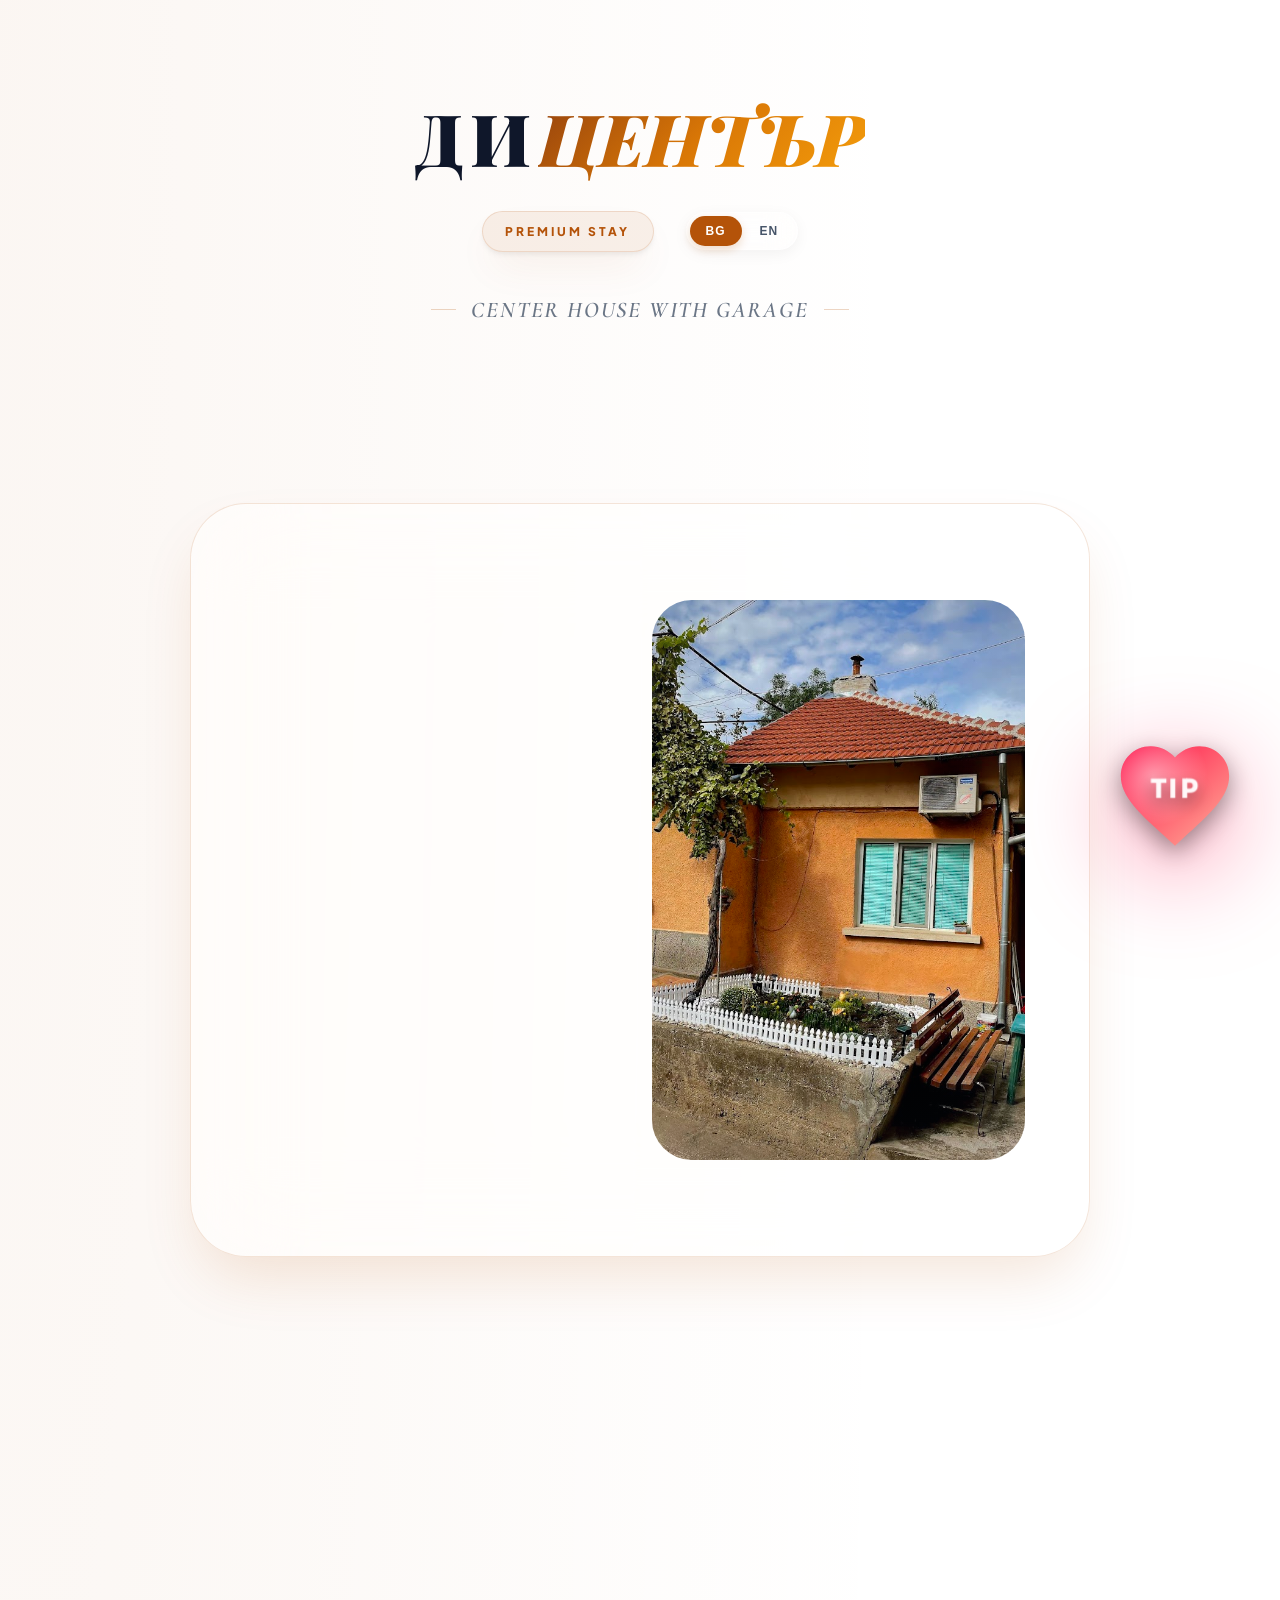
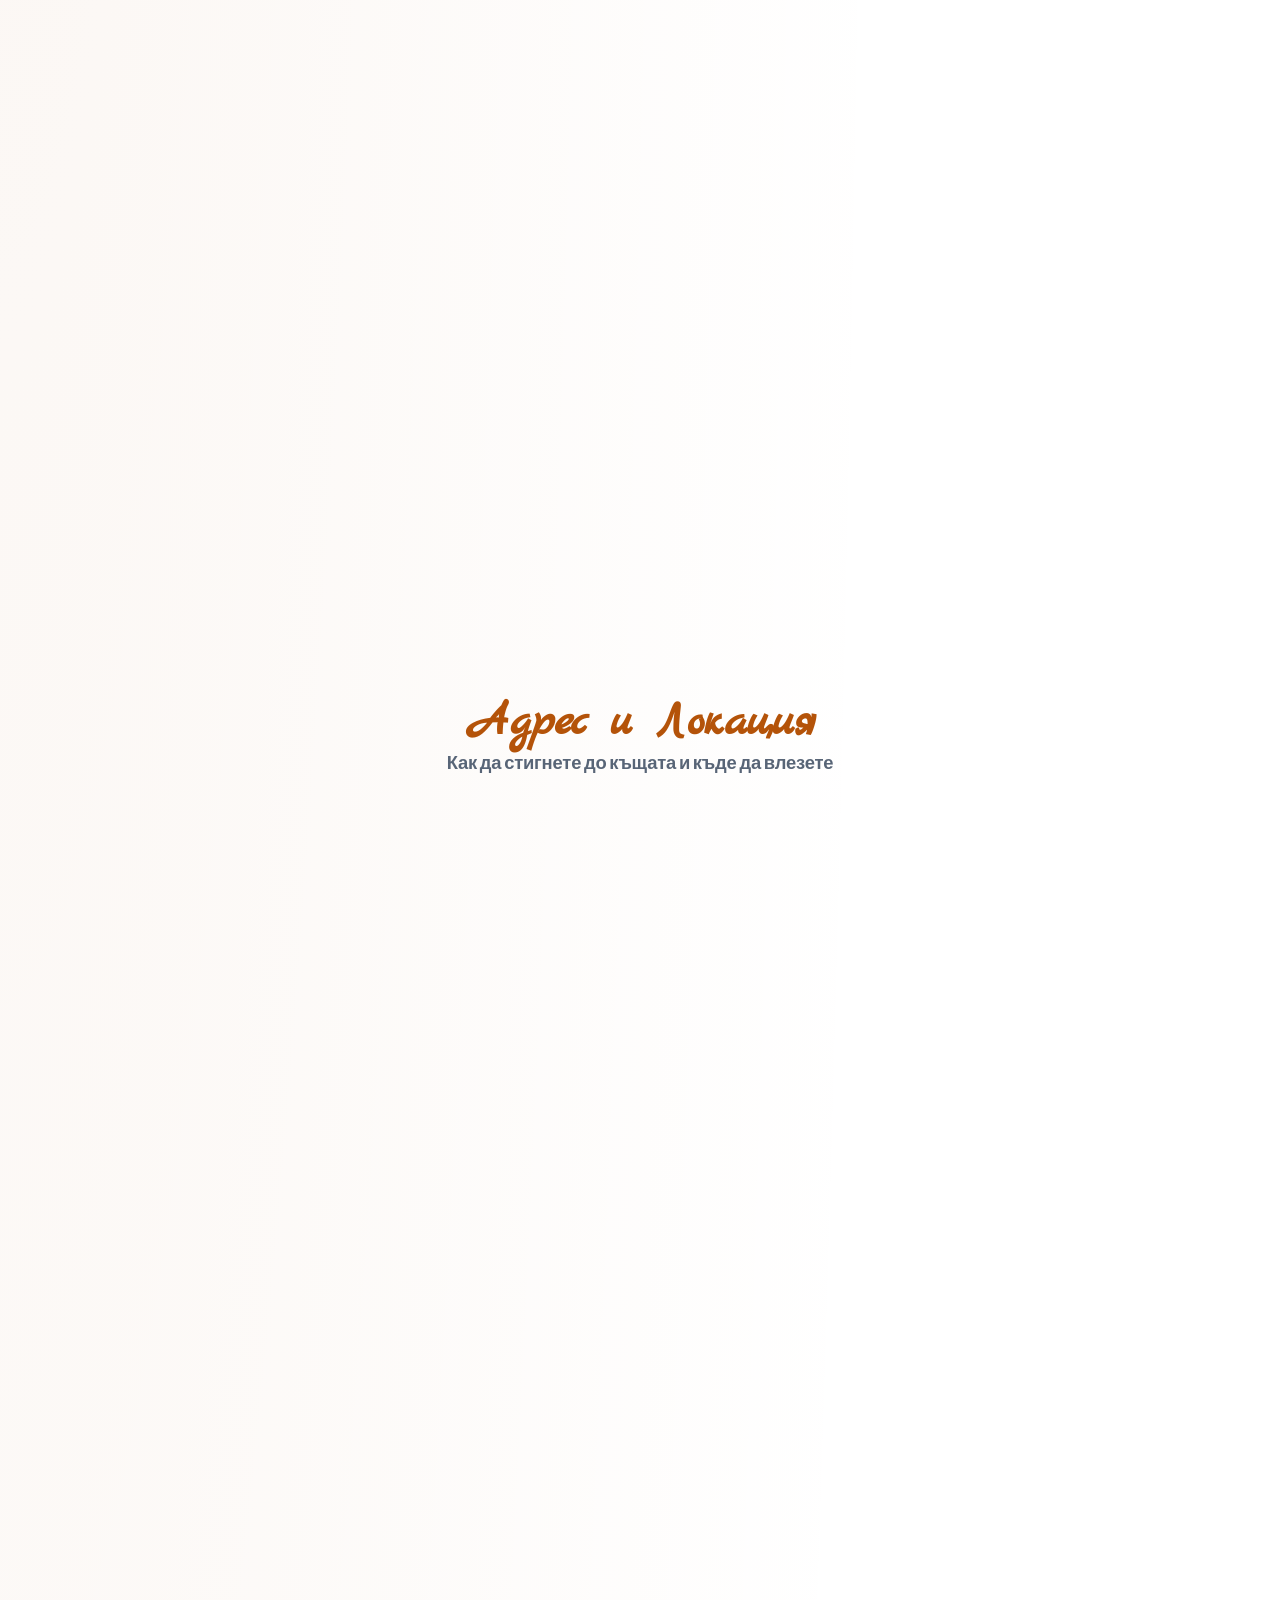
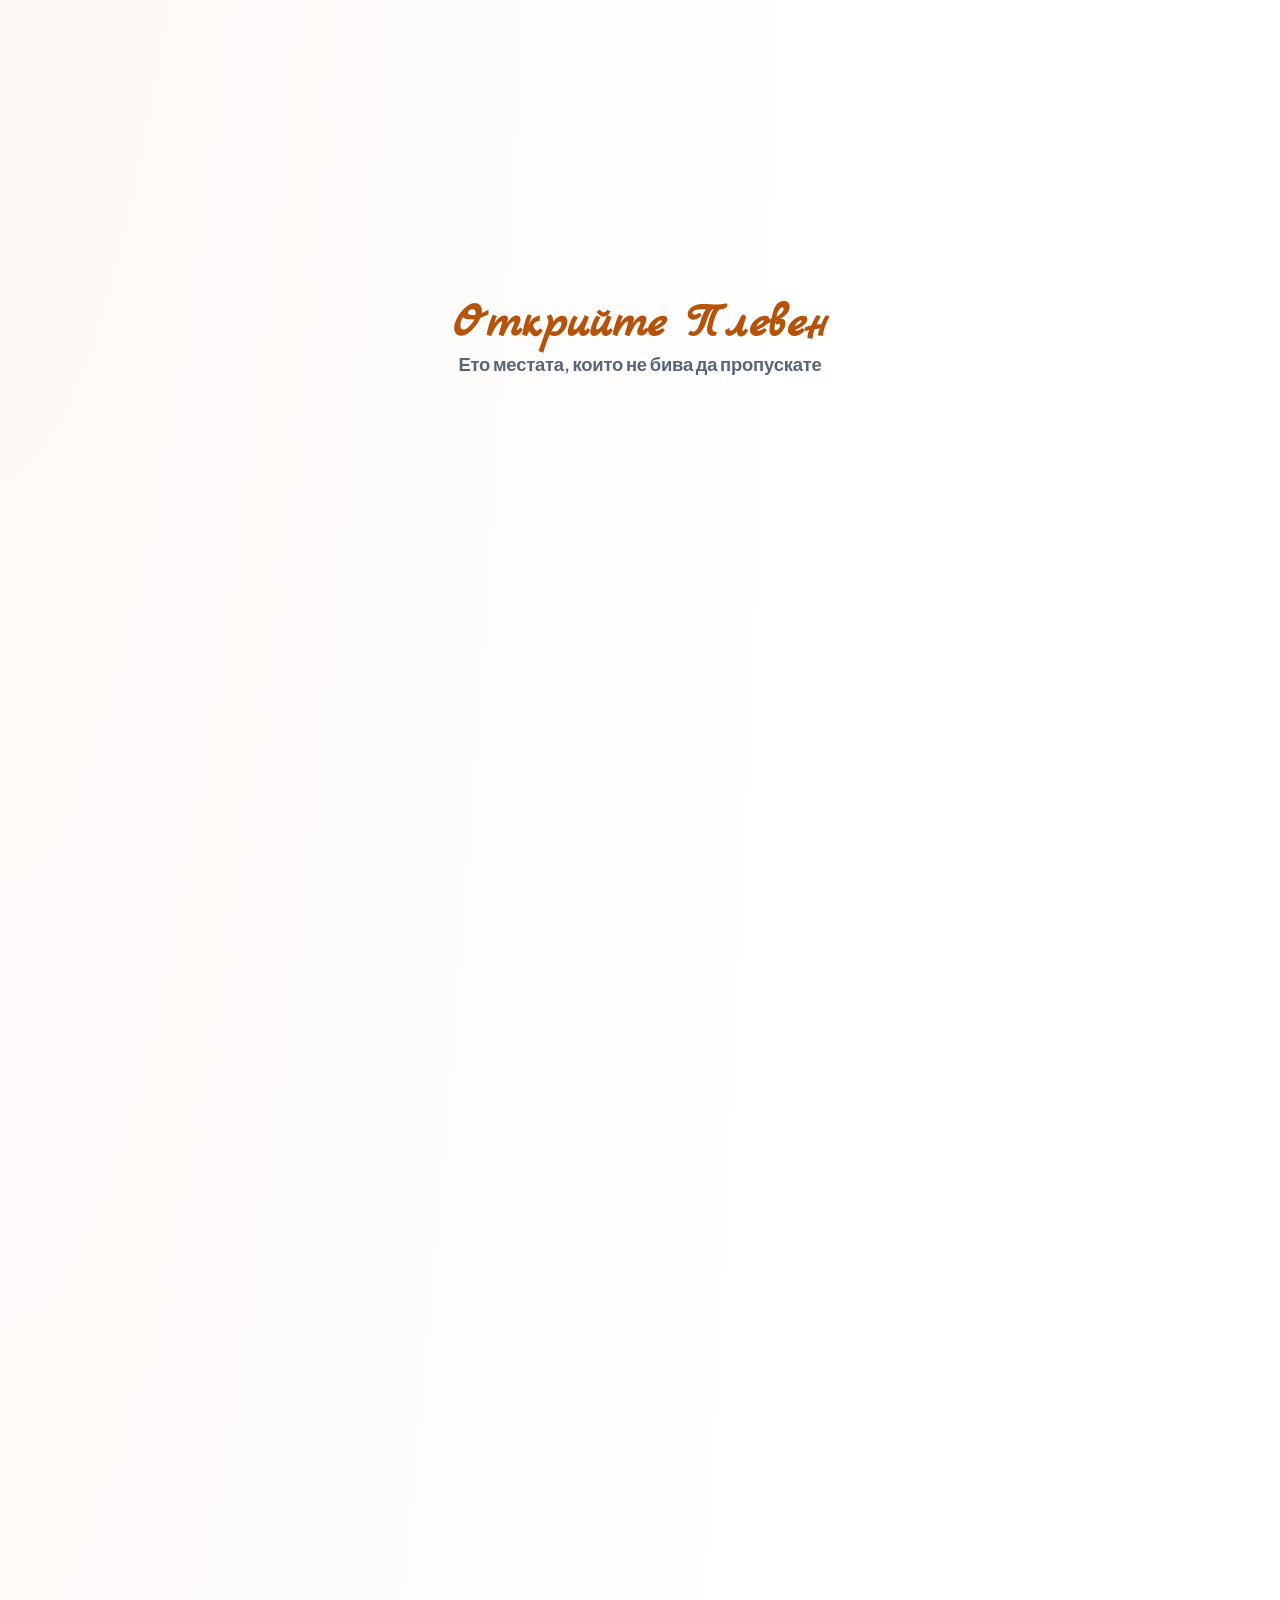
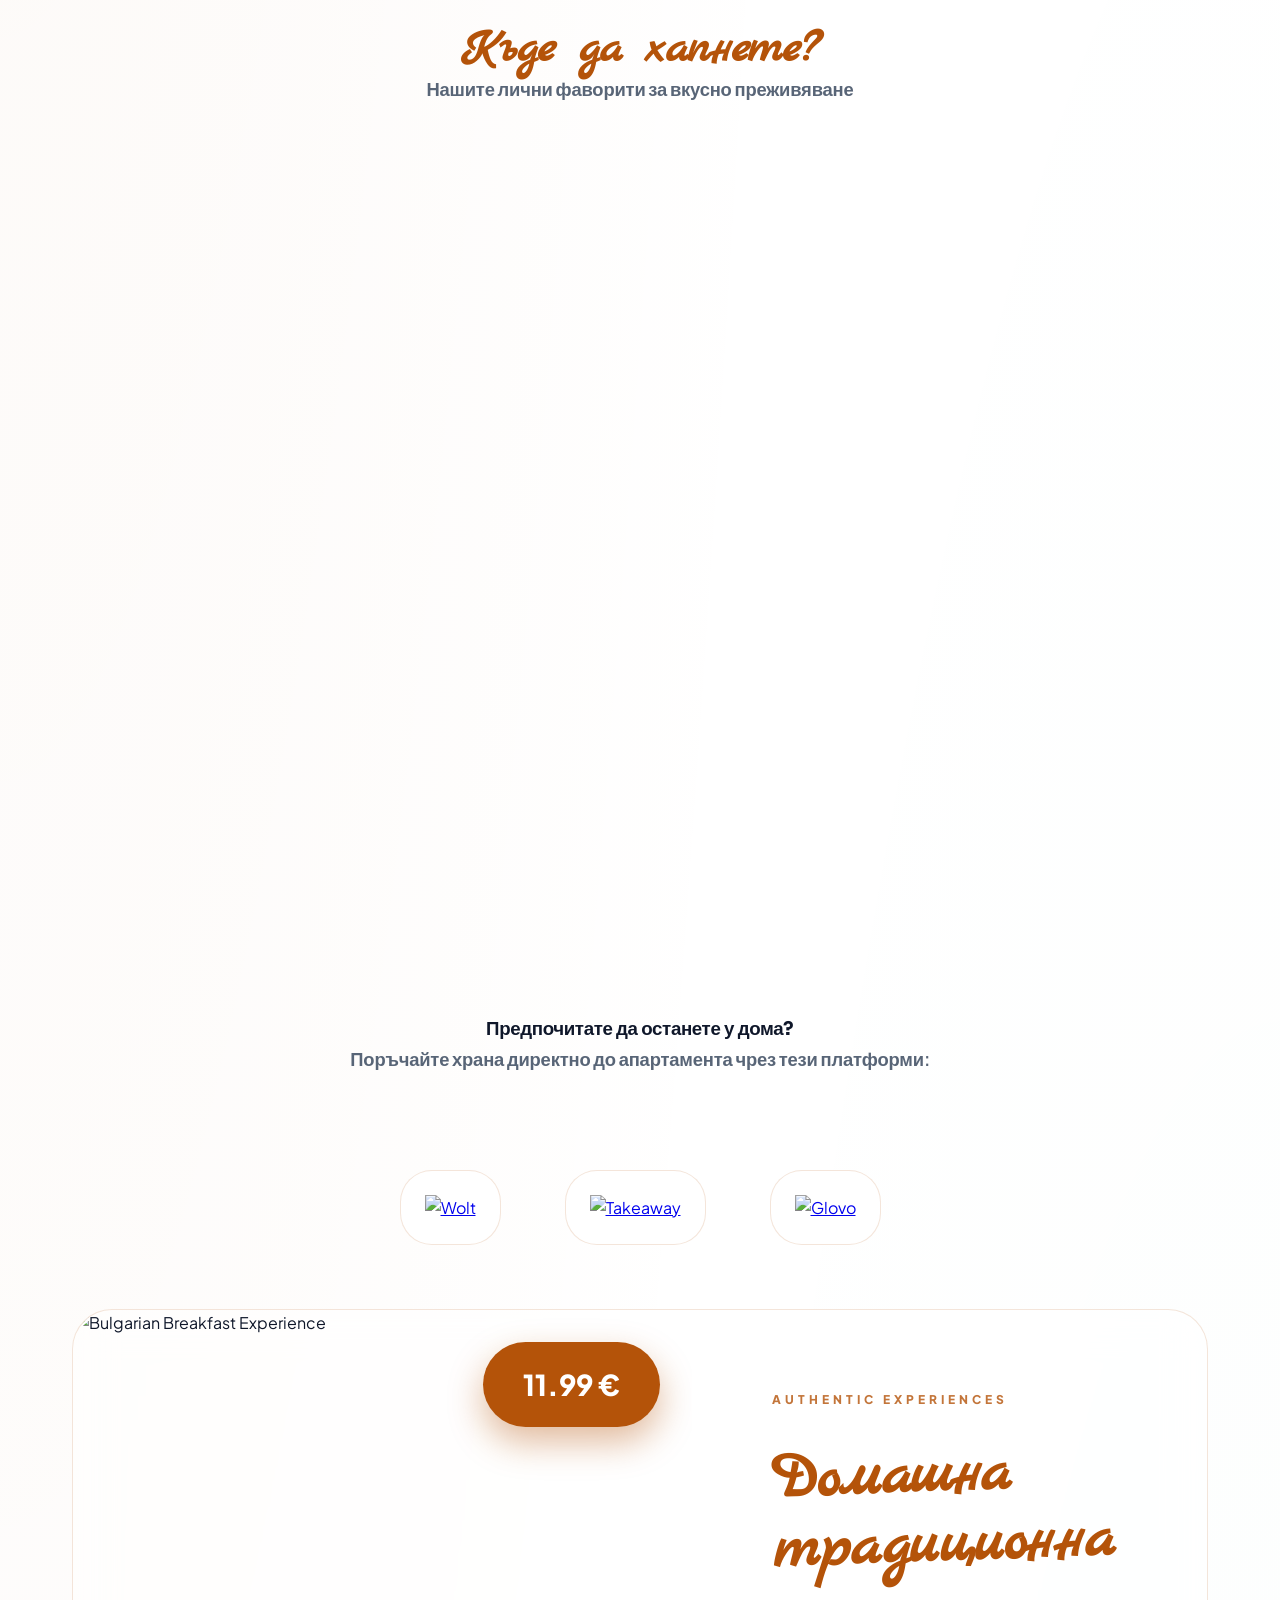
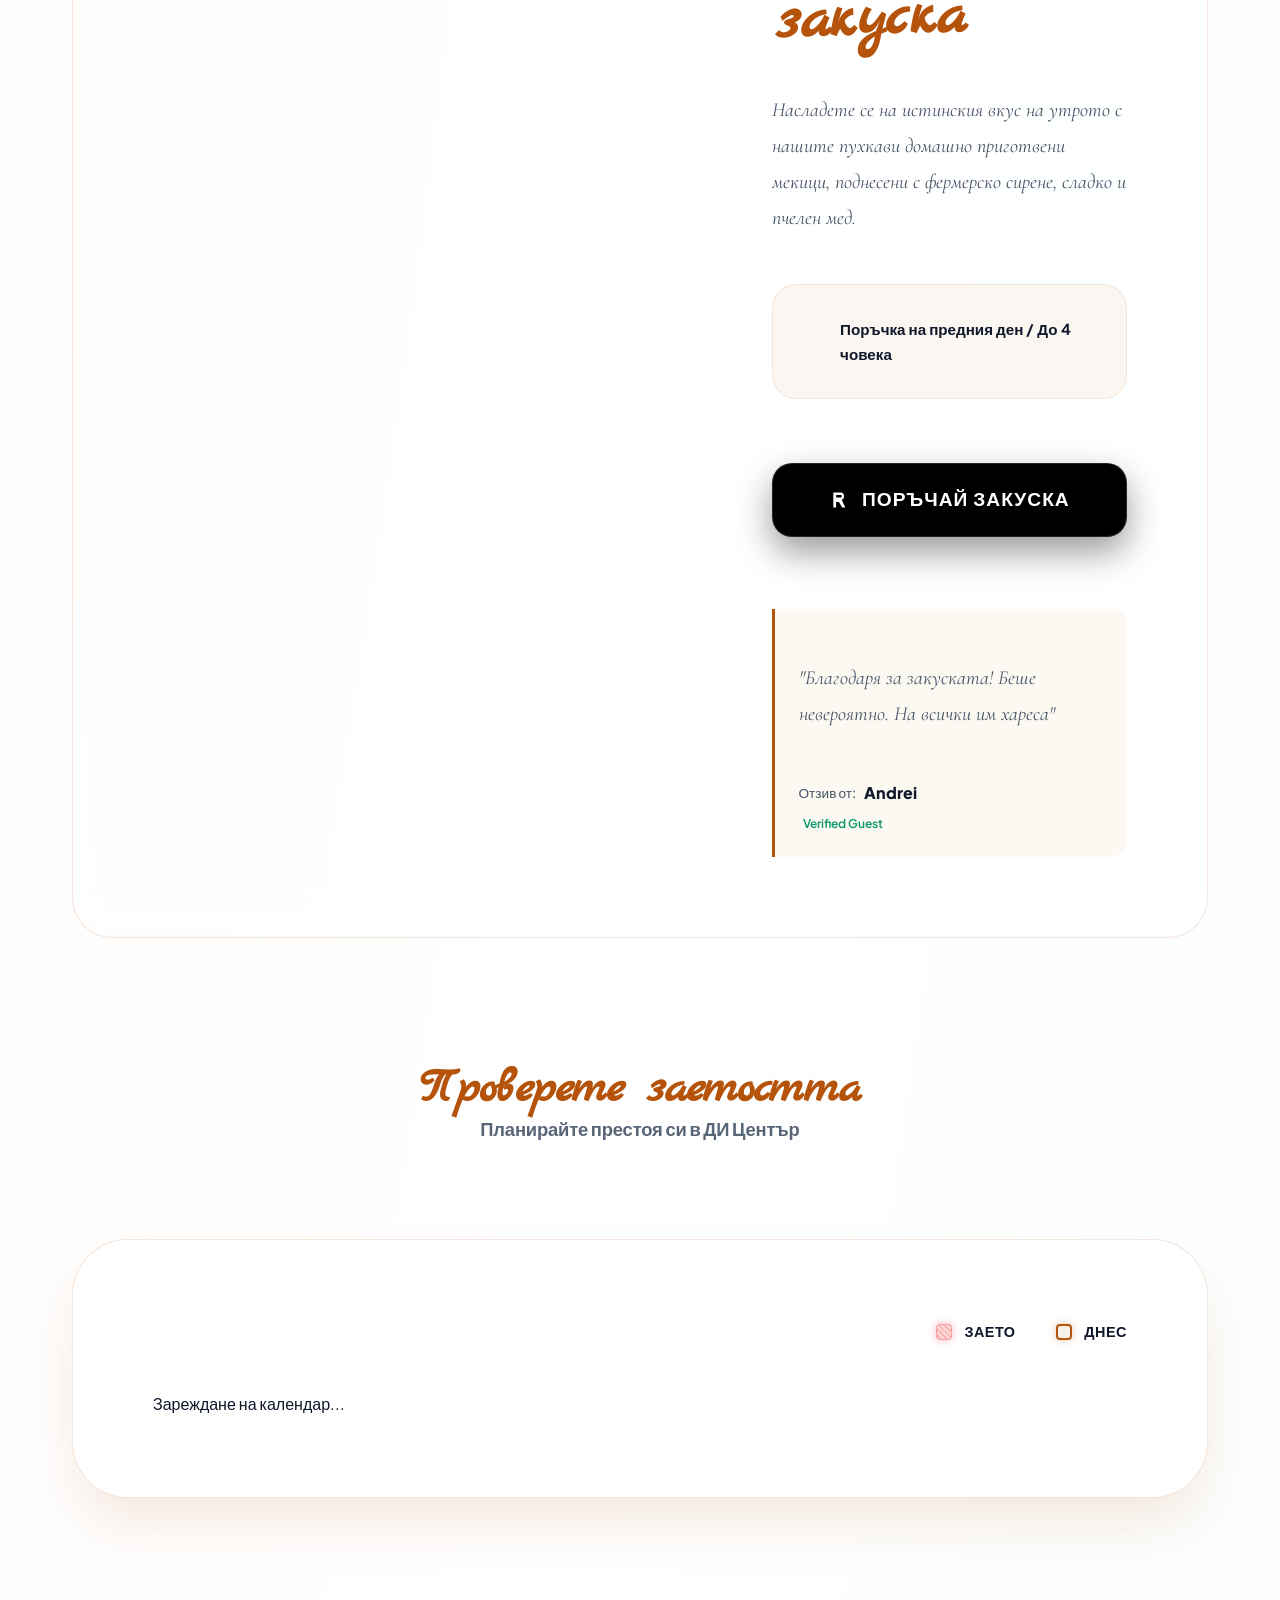
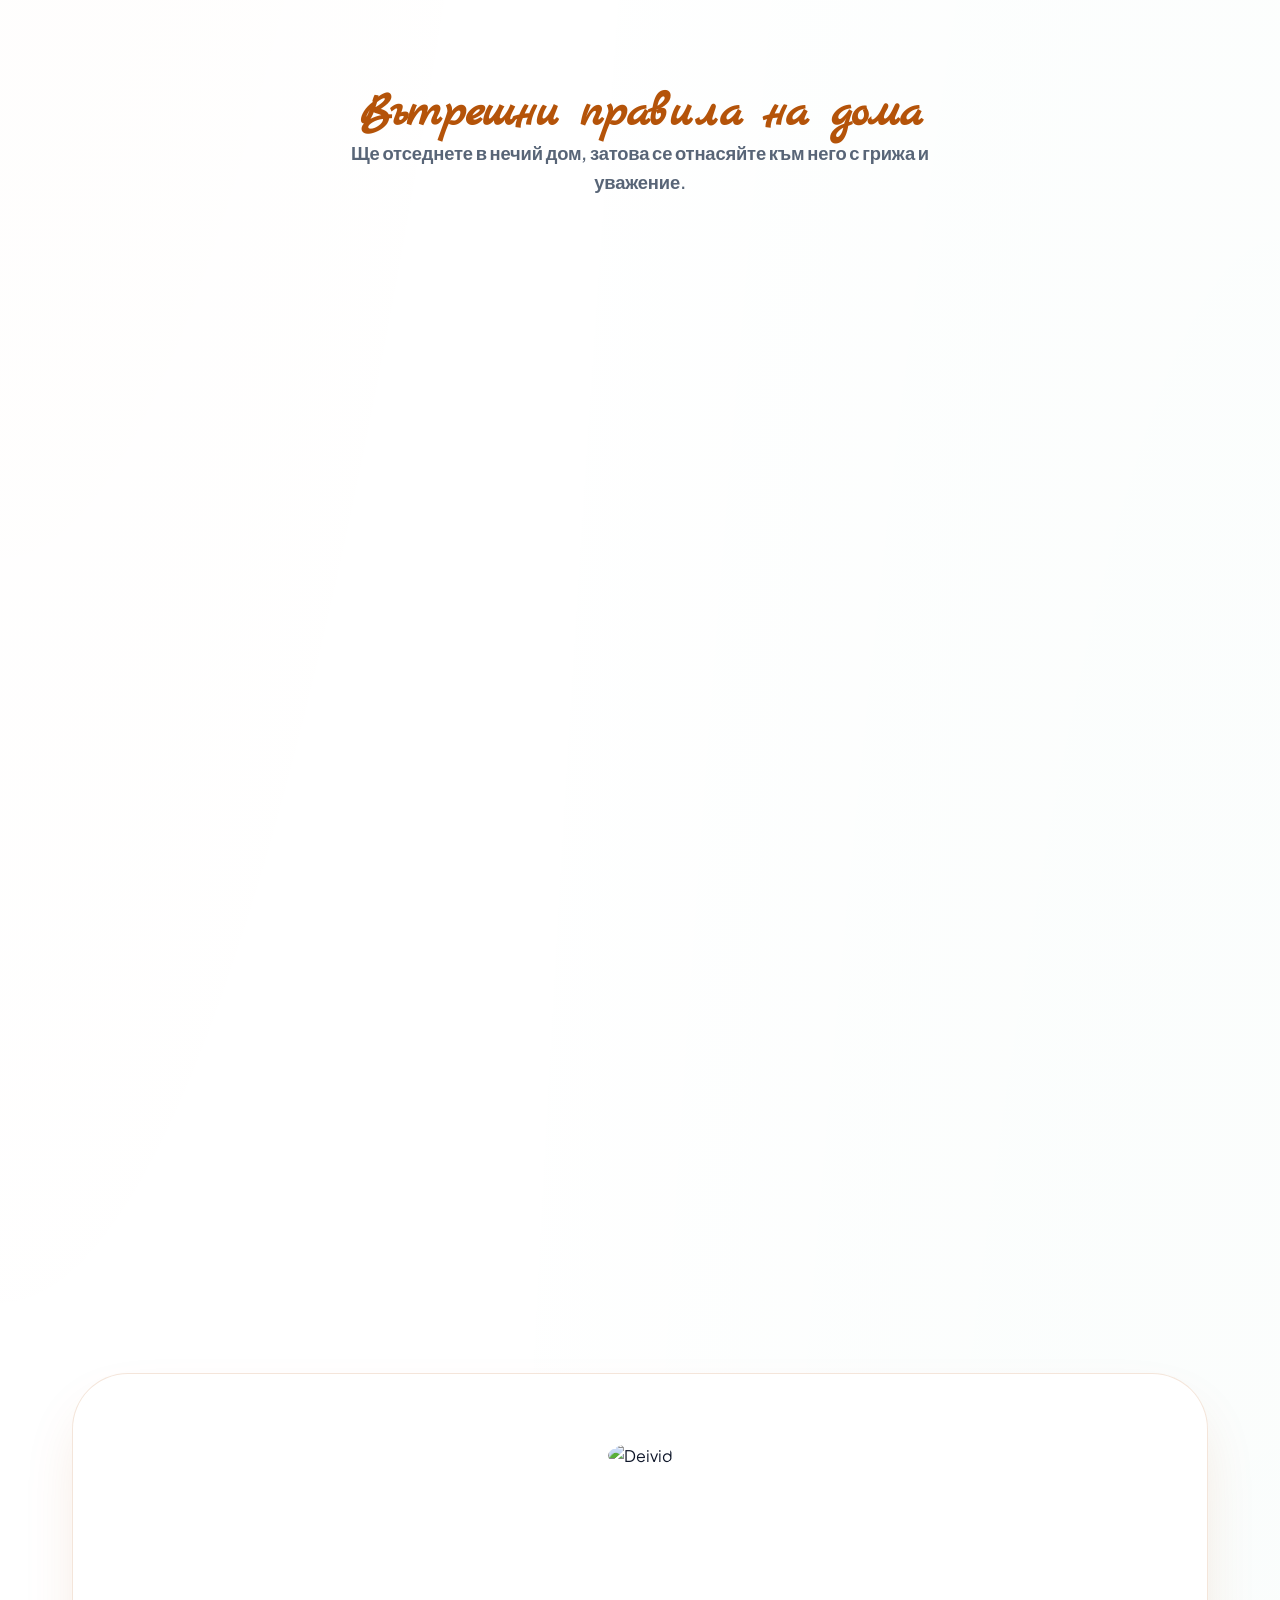
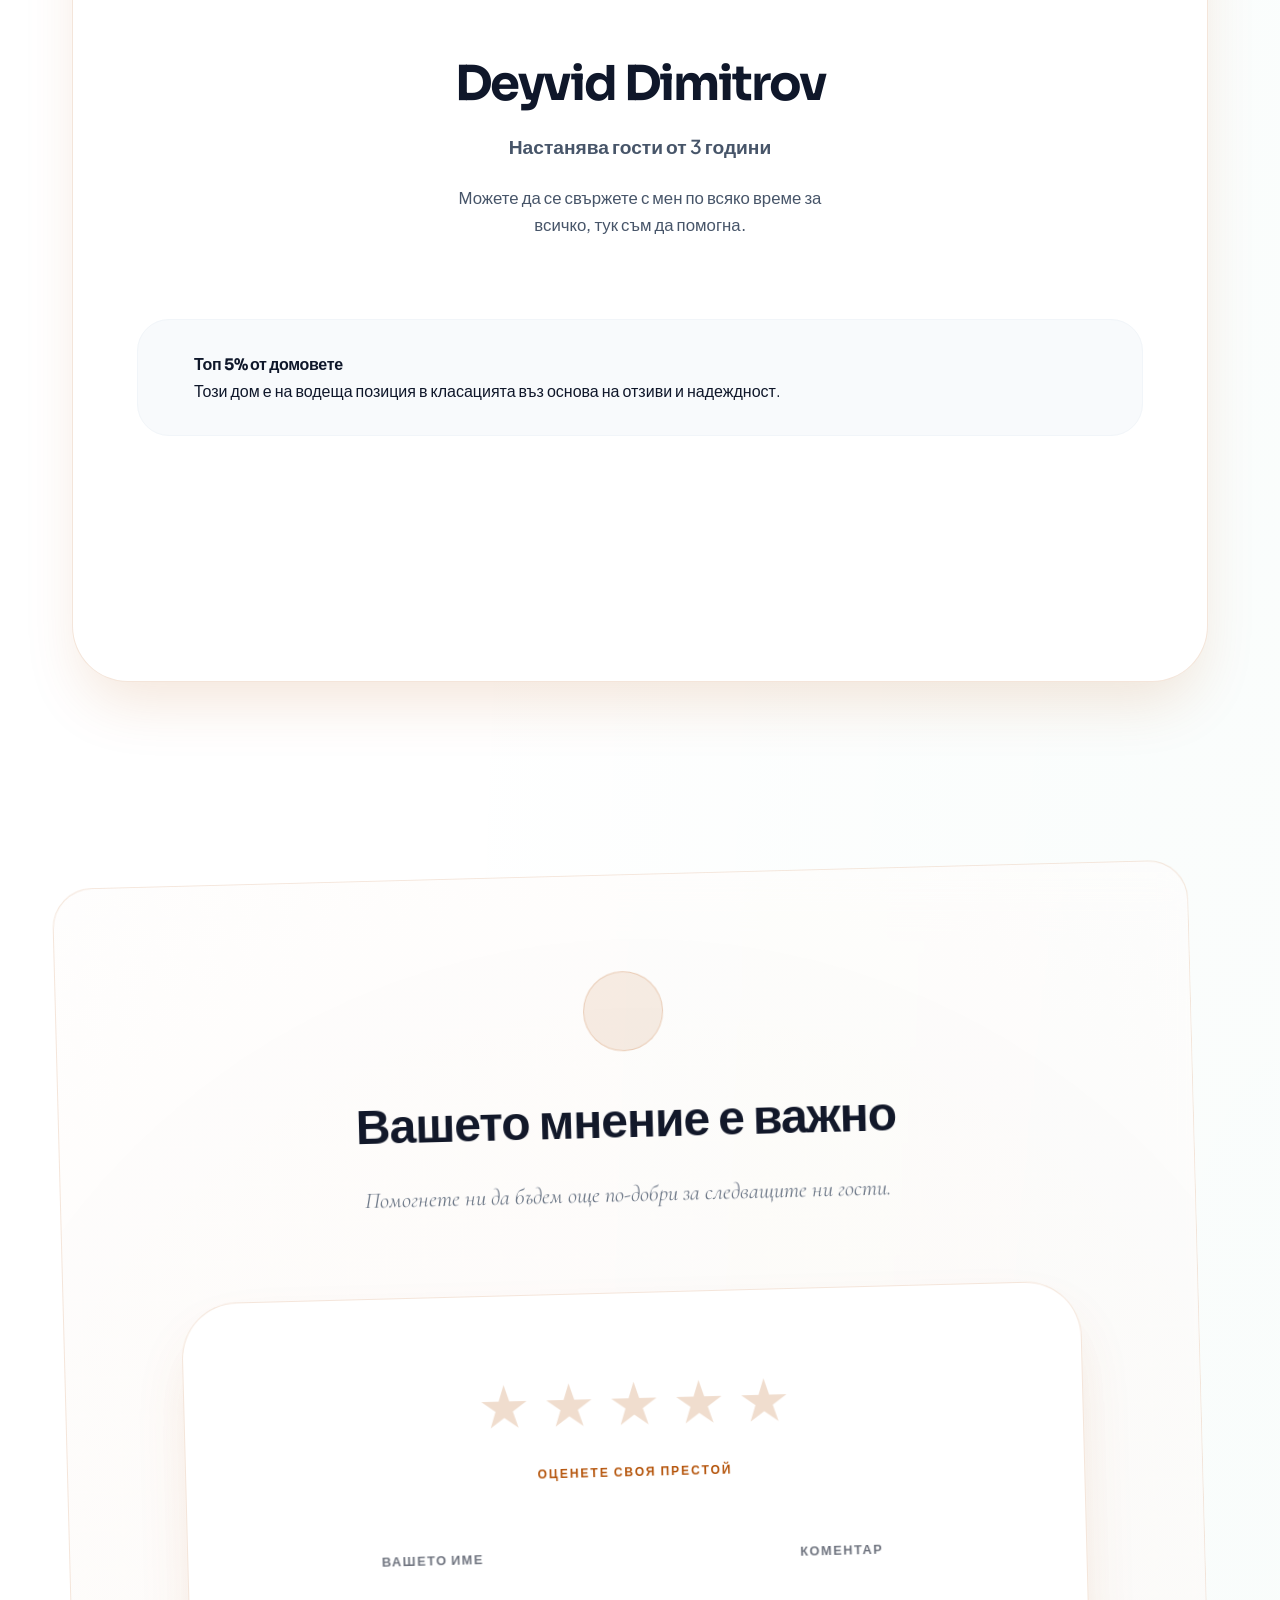
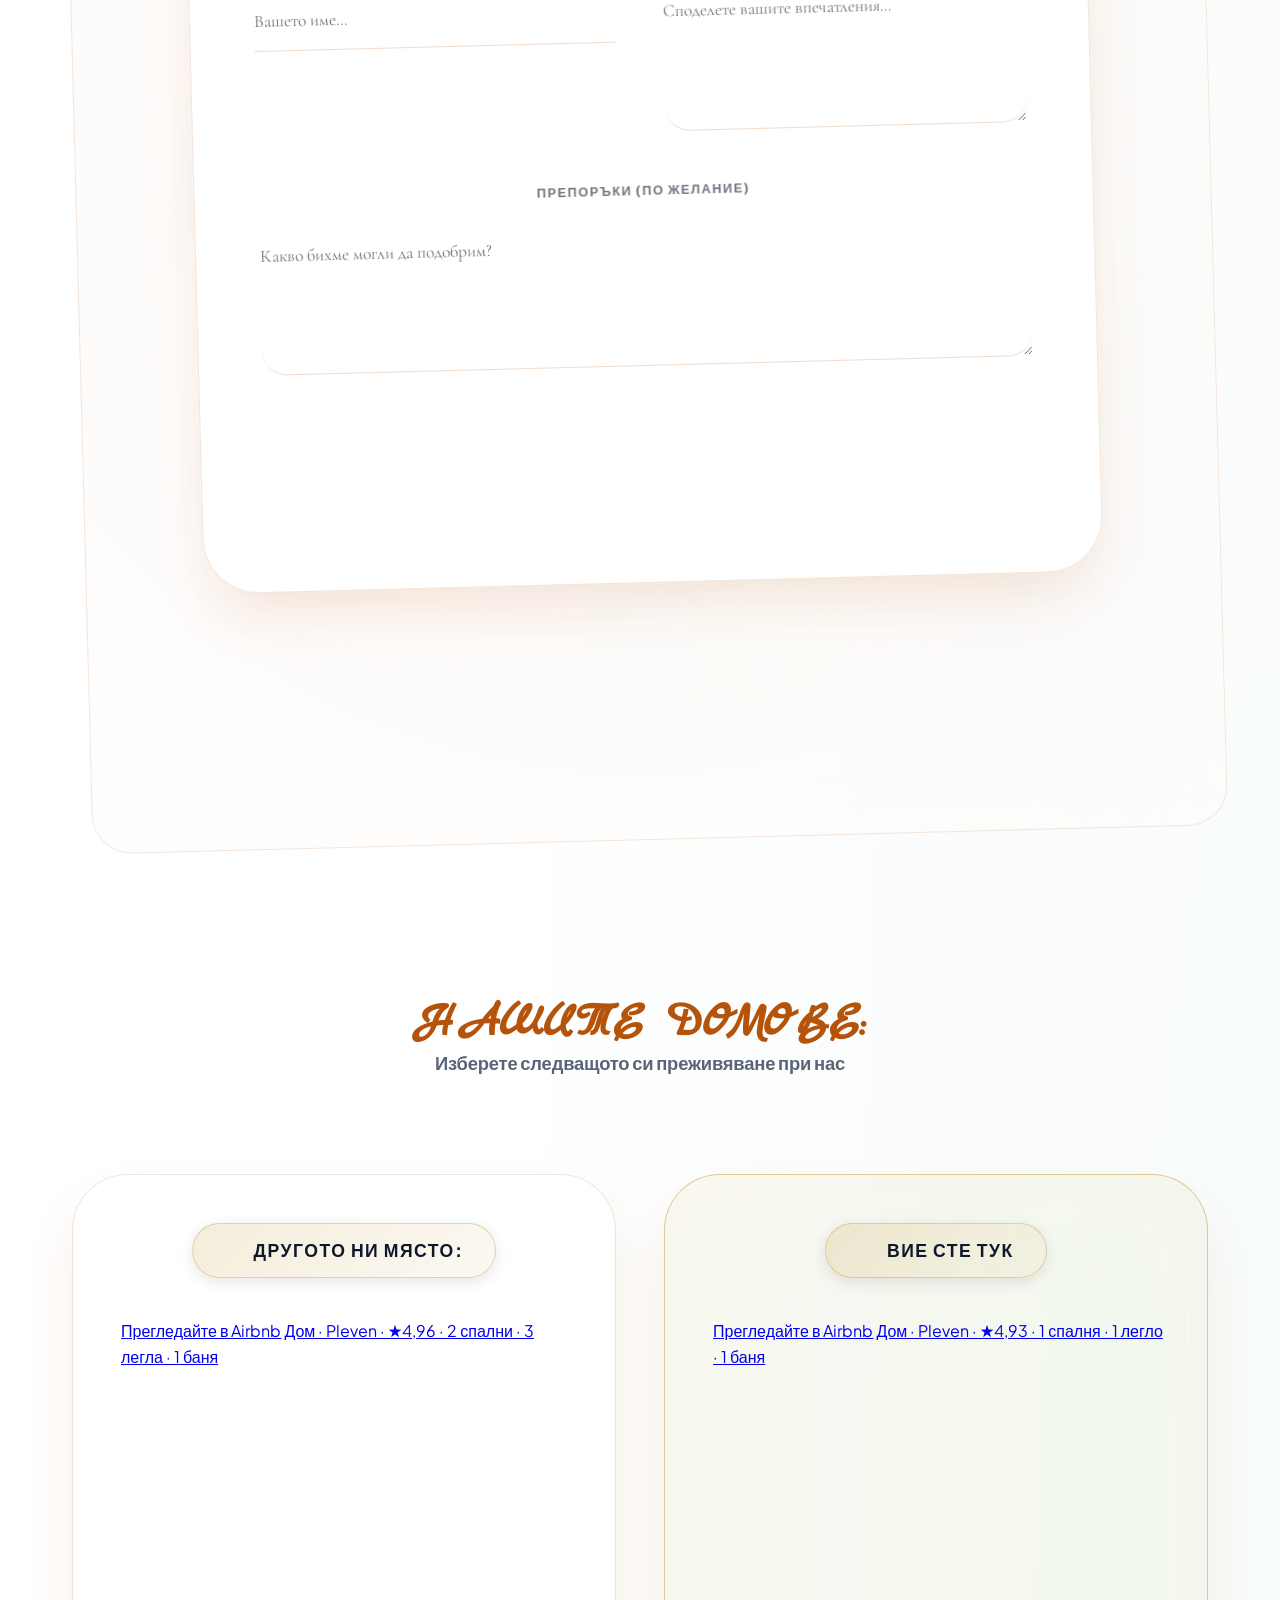
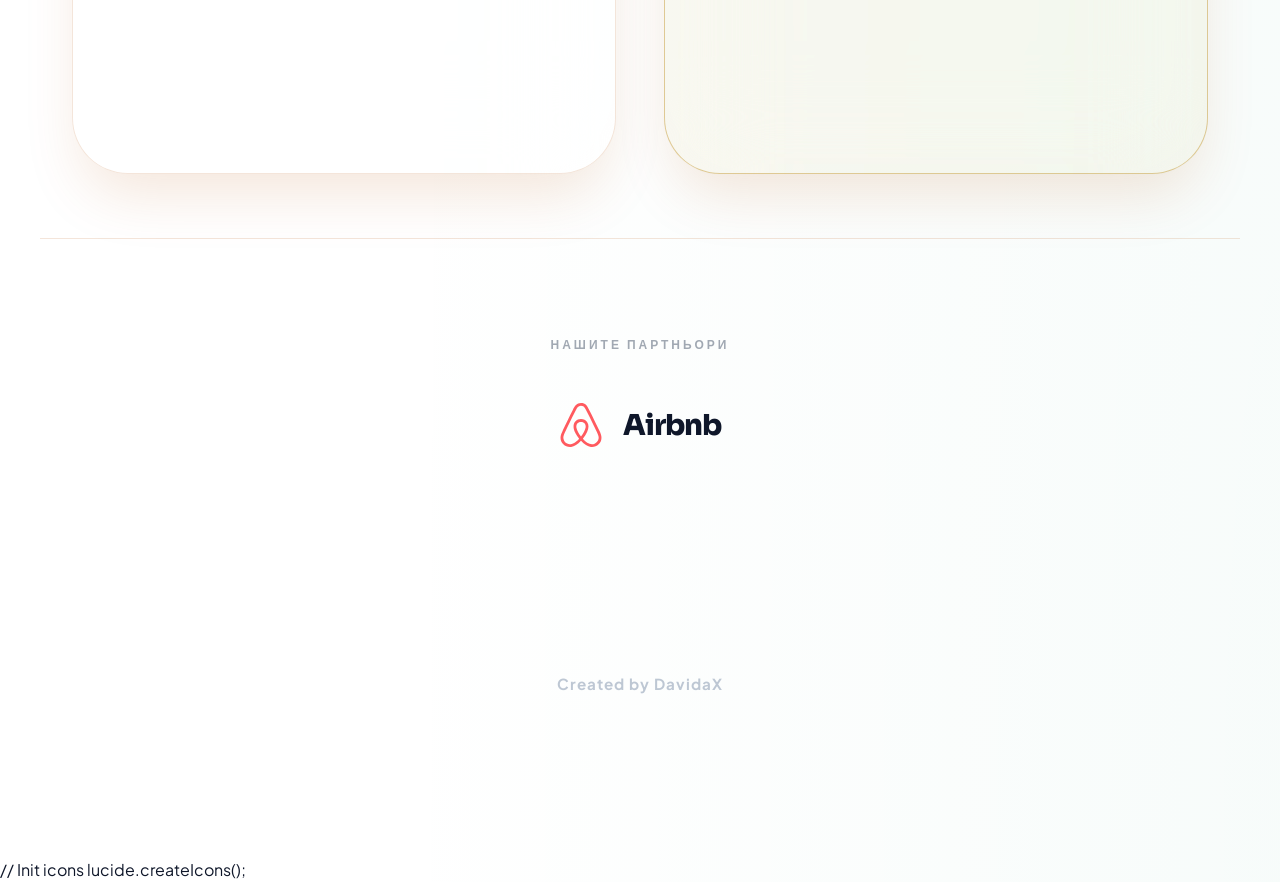
==== commit add38194: "Swap key safe and courtyard entrance images, update TV operating instructions for both TVs, update W" ====
--- a/garage.html
+++ b/garage.html
@@ -92,11 +92,11 @@
                     <div class="info-group">
                         <div class="info-row">
                             <span class="label" data-i18n="wifi-label-name">Име на мрежата:</span>
-                            <span id="wifi-name" class="wifi-detail">TP-Link_E0DB</span>
+                            <span id="wifi-name" class="wifi-detail">davida1</span>
                         </div>
                         <div class="info-row">
                             <span class="label" data-i18n="wifi-label-pass">Парола:</span>
-                            <span id="wifi-pass" class="wifi-detail">49976717</span>
+                            <span id="wifi-pass" class="wifi-detail">davida01</span>
                         </div>
                     </div>
                     <button class="btn btn-action w-full" onclick="copyWifi('wifi-pass')" data-i18n="wifi-btn">
@@ -699,22 +699,34 @@
             <button class="modal-close" onclick="toggleModal('remote-modal')">&times;</button>
             <div class="modal-head">
                 <i data-lucide="tv"></i>
-                <h3 data-i18n="remote-h3">Smart TV & Media</h3>
-                <p data-i18n="remote-p">Вижте как да използвате дистанционното в дневната стая за оптимално преживяване.</p>
-            </div>
-            <div class="remote-guide-container">
-                <p style="margin-bottom: 2rem; color: var(--accent-gold); font-weight: 700; font-size: 0.9rem; display: flex; align-items: center; justify-content: center; gap: 0.5rem;">
-                    <i data-lucide="maximize" style="width: 16px;"></i> Кликни върху снимката за цял екран
-                </p>
-                <div class="remote-img-wrapper" onclick="window.open('remote.jpg', '_blank')">
-                    <img src="remote.jpg" alt="TV Remote Guide" class="remote-img" style="min-width: auto;">
-                </div>
-            </div>
-
-            <div class="video-section">
-                <h4 data-i18n="remote-video-h4">Видео Урок</h4>
-                <div class="video-wrapper">
-                    <iframe src="https://www.youtube.com/embed/5KHDFH_B9R8?start=46" title="YouTube video player" frameborder="0" allow="accelerometer; autoplay; clipboard-write; encrypted-media; gyroscope; picture-in-picture; web-share" allowfullscreen></iframe>
+                <h3 data-i18n="remote-h3">Телевизия & Медия</h3>
+                <p data-i18n="remote-p">Информация как да използвате телевизорите в къщата.</p>
+            </div>
+            
+            <div class="tv-guide-container">
+                <!-- Living Room TV Card -->
+                <div class="tv-card">
+                    <div class="tv-card-icon"><i data-lucide="monitor"></i></div>
+                    <h4 data-i18n="tv-living-room-title">Телевизор в Хола</h4>
+                    <p data-i18n="tv-living-room-desc">За да гледате телевизия в хола, изберете вход <strong>HDMI 2</strong> от дистанционното управление.</p>
+                </div>
+                
+                <!-- Bedroom TV Card -->
+                <div class="tv-card">
+                    <div class="tv-card-icon"><i data-lucide="tv"></i></div>
+                    <h4 data-i18n="tv-bedroom-title">Телевизор в Спалнята</h4>
+                    <p data-i18n="tv-bedroom-desc">За да гледате телевизия в спалнята, отворете приложението <strong>A1 XPLORE</strong>.</p>
+                    <div class="tv-credentials">
+                        <span class="tv-credentials-label" data-i18n="tv-credentials-label">Ако поиска вход (Name/Pass):</span>
+                        <div class="cred-row">
+                            <span class="cred-key">Name:</span>
+                            <span class="cred-value select-all">Davida1991@gmail.com</span>
+                        </div>
+                        <div class="cred-row">
+                            <span class="cred-key">Pass:</span>
+                            <span class="cred-value select-all">davidabg91</span>
+                        </div>
+                    </div>
                 </div>
             </div>
         </div>
--- a/style.css
+++ b/style.css
@@ -1304,8 +1304,6 @@
     min-width: 1200px; 
 }
 
-.safe-guide-container {
-    margin-top: 3rem;
 .safe-guide-container, .entrance-guide-container {
     margin-top: 3rem;
     background: #fdfdfd;
@@ -2179,6 +2177,92 @@
     color: var(--text-primary);
     line-height: 1.5;
 }
+
+/* TV Guide in Modal */
+.tv-guide-container {
+    display: grid;
+    grid-template-columns: repeat(2, 1fr);
+    gap: 2rem;
+    margin-top: 2rem;
+    text-align: left;
+}
+.tv-card {
+    background: #fdfdfd;
+    border: 1px solid var(--card-border);
+    border-radius: 1.8rem;
+    padding: 2rem;
+    position: relative;
+    box-shadow: var(--shadow-soft);
+    display: flex;
+    flex-direction: column;
+    gap: 1rem;
+}
+.tv-card-icon {
+    width: 45px;
+    height: 45px;
+    border-radius: 1rem;
+    background: rgba(180, 83, 9, 0.08);
+    color: var(--accent-gold);
+    display: flex;
+    align-items: center;
+    justify-content: center;
+    font-size: 1.2rem;
+}
+.tv-card h4 {
+    font-size: 1.2rem;
+    color: var(--text-primary);
+    font-weight: 700;
+}
+.tv-card p {
+    font-size: 0.95rem;
+    color: var(--text-muted);
+    line-height: 1.6;
+}
+.tv-credentials {
+    background: #f8fafc;
+    border-radius: 1rem;
+    padding: 1rem;
+    border: 1px solid var(--card-border);
+    font-family: monospace;
+    font-size: 0.9rem;
+    margin-top: auto;
+}
+.tv-credentials-label {
+    display: block;
+    font-size: 0.8rem;
+    color: var(--text-muted);
+    margin-bottom: 0.5rem;
+    font-weight: 700;
+}
+.cred-row {
+    display: flex;
+    justify-content: space-between;
+    padding: 0.25rem 0;
+    border-bottom: 1px dashed rgba(0, 0, 0, 0.05);
+}
+.cred-row:last-child {
+    border-bottom: none;
+}
+.cred-key {
+    font-weight: 700;
+    color: var(--text-muted);
+}
+.cred-value {
+    color: var(--text-primary);
+    font-weight: 700;
+}
+.select-all {
+    user-select: all;
+    -webkit-user-select: all;
+    cursor: pointer;
+}
+
+@media (max-width: 768px) {
+    .tv-guide-container {
+        grid-template-columns: 1fr;
+        gap: 1.5rem;
+    }
+}
 . b e n t o - m a p - b t n   {   p o s i t i o n :   a b s o l u t e ;   t o p :   1 . 5 r e m ;   r i g h t :   1 . 5 r e m ;   b a c k g r o u n d :   r g b a ( 2 5 5 ,   2 5 5 ,   2 5 5 ,   0 . 9 ) ;   b a c k d r o p - f i l t e r :   b l u r ( 1 0 p x ) ;   c o l o r :   v a r ( - - a c c e n t - g o l d ) ;   w i d t h :   4 5 p x ;   h e i g h t :   4 5 p x ;   b o r d e r - r a d i u s :   5 0 % ;   d i s p l a y :   f l e x ;   a l i g n - i t e m s :   c e n t e r ;   j u s t i f y - c o n t e n t :   c e n t e r ;   z - i n d e x :   1 0 ;   t r a n s i t i o n :   a l l   0 . 4 s ;   b o x - s h a d o w :   v a r ( - - s h a d o w - s m ) ;   b o r d e r :   1 p x   s o l i d   v a r ( - - c a r d - b o r d e r ) ;   t e x t - d e c o r a t i o n :   n o n e ;   }   . b e n t o - m a p - b t n : h o v e r   {   b a c k g r o u n d :   v a r ( - - a c c e n t - g o l d ) ;   c o l o r :   w h i t e ;   t r a n s f o r m :   s c a l e ( 1 . 1 )   r o t a t e ( 1 0 d e g ) ;   b o x - s h a d o w :   v a r ( - - s h a d o w - m d ) ;   }   . b e n t o - m a p - b t n   i   {   w i d t h :   2 0 p x ;   h e i g h t :   2 0 p x ;   } 
  
  
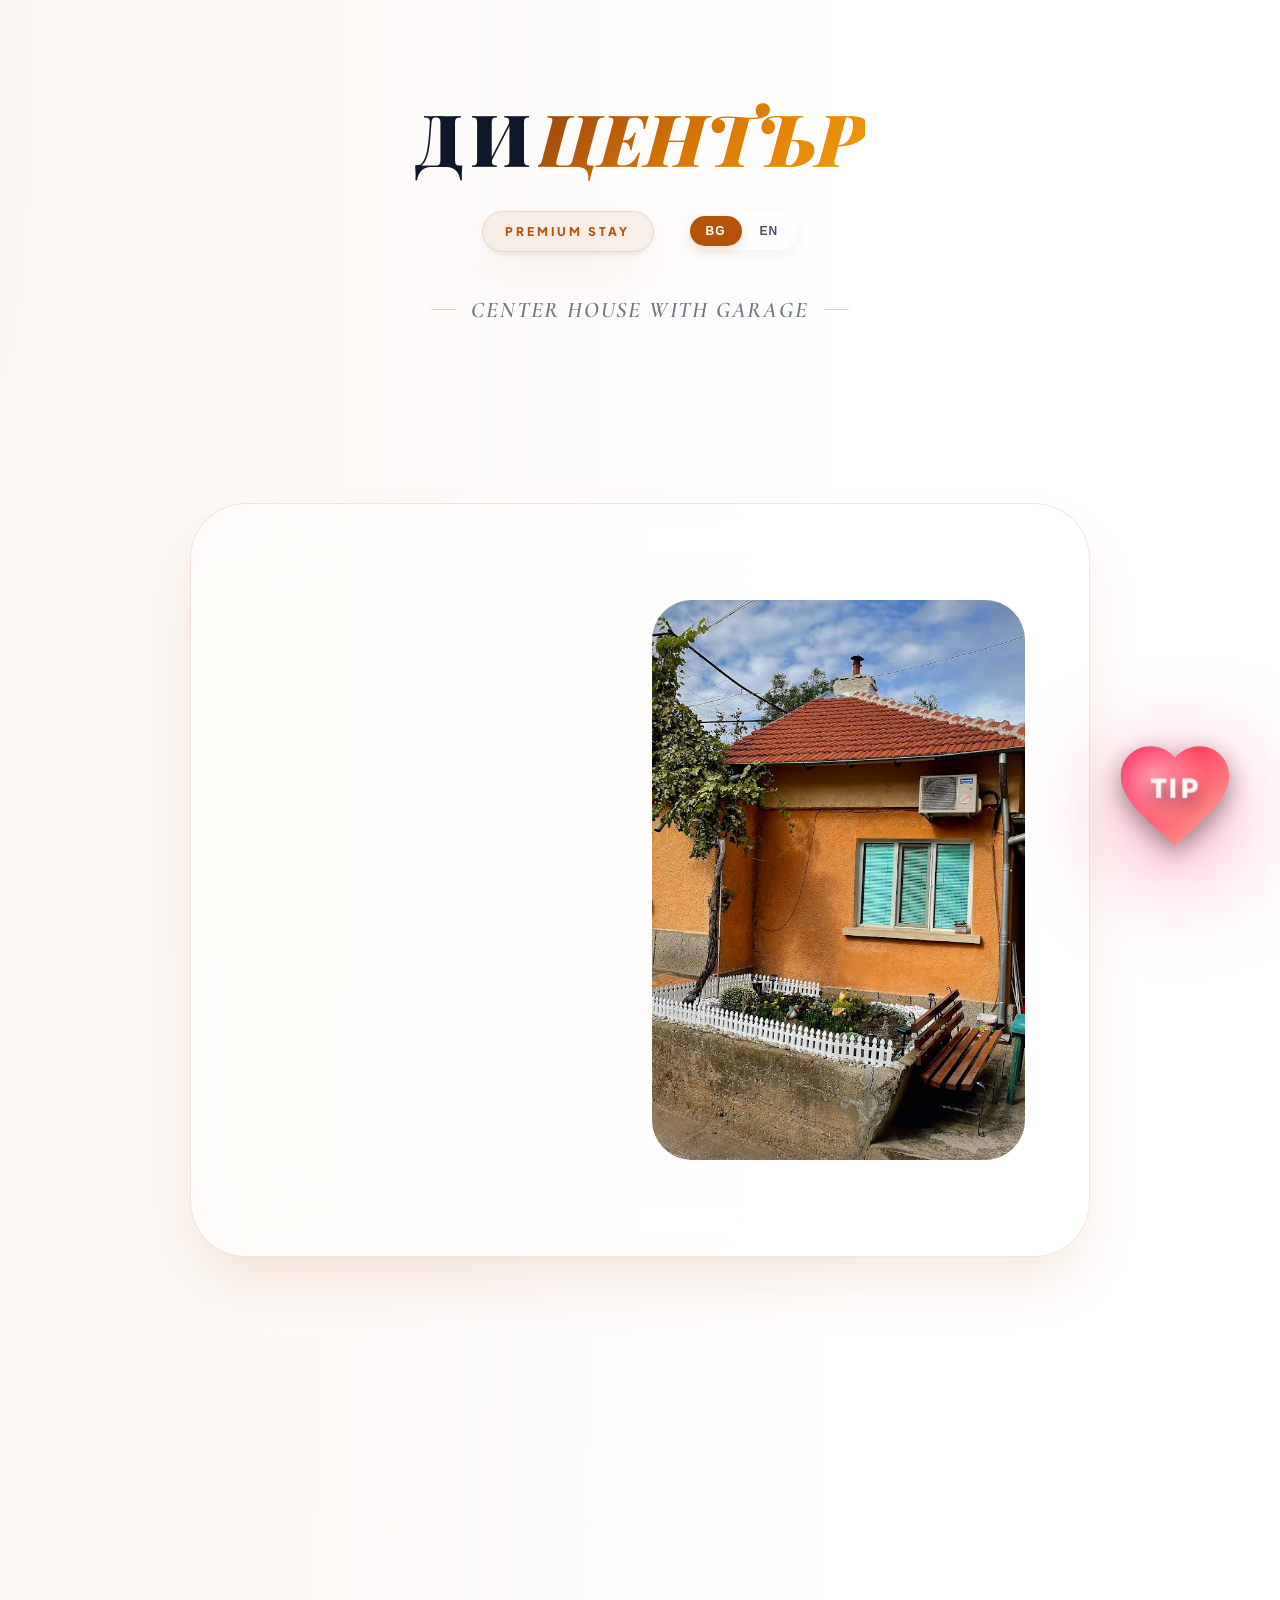
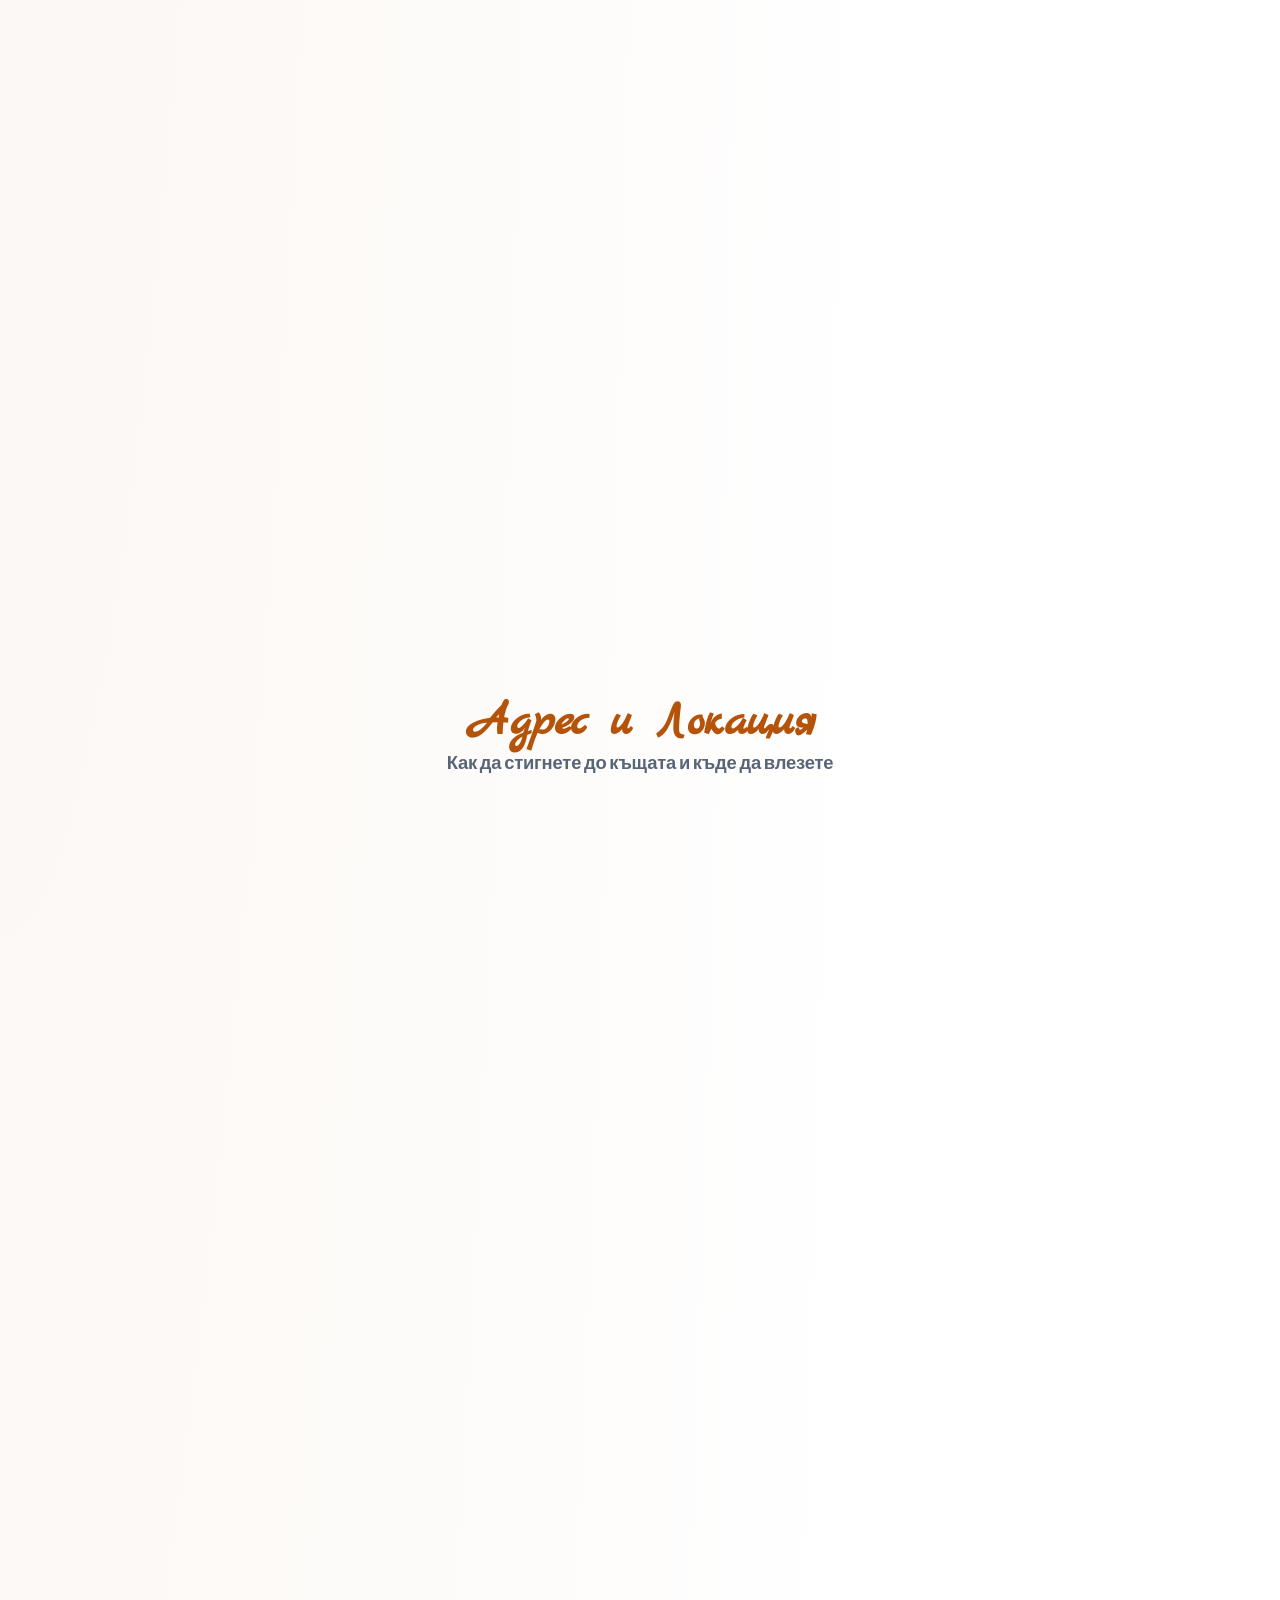
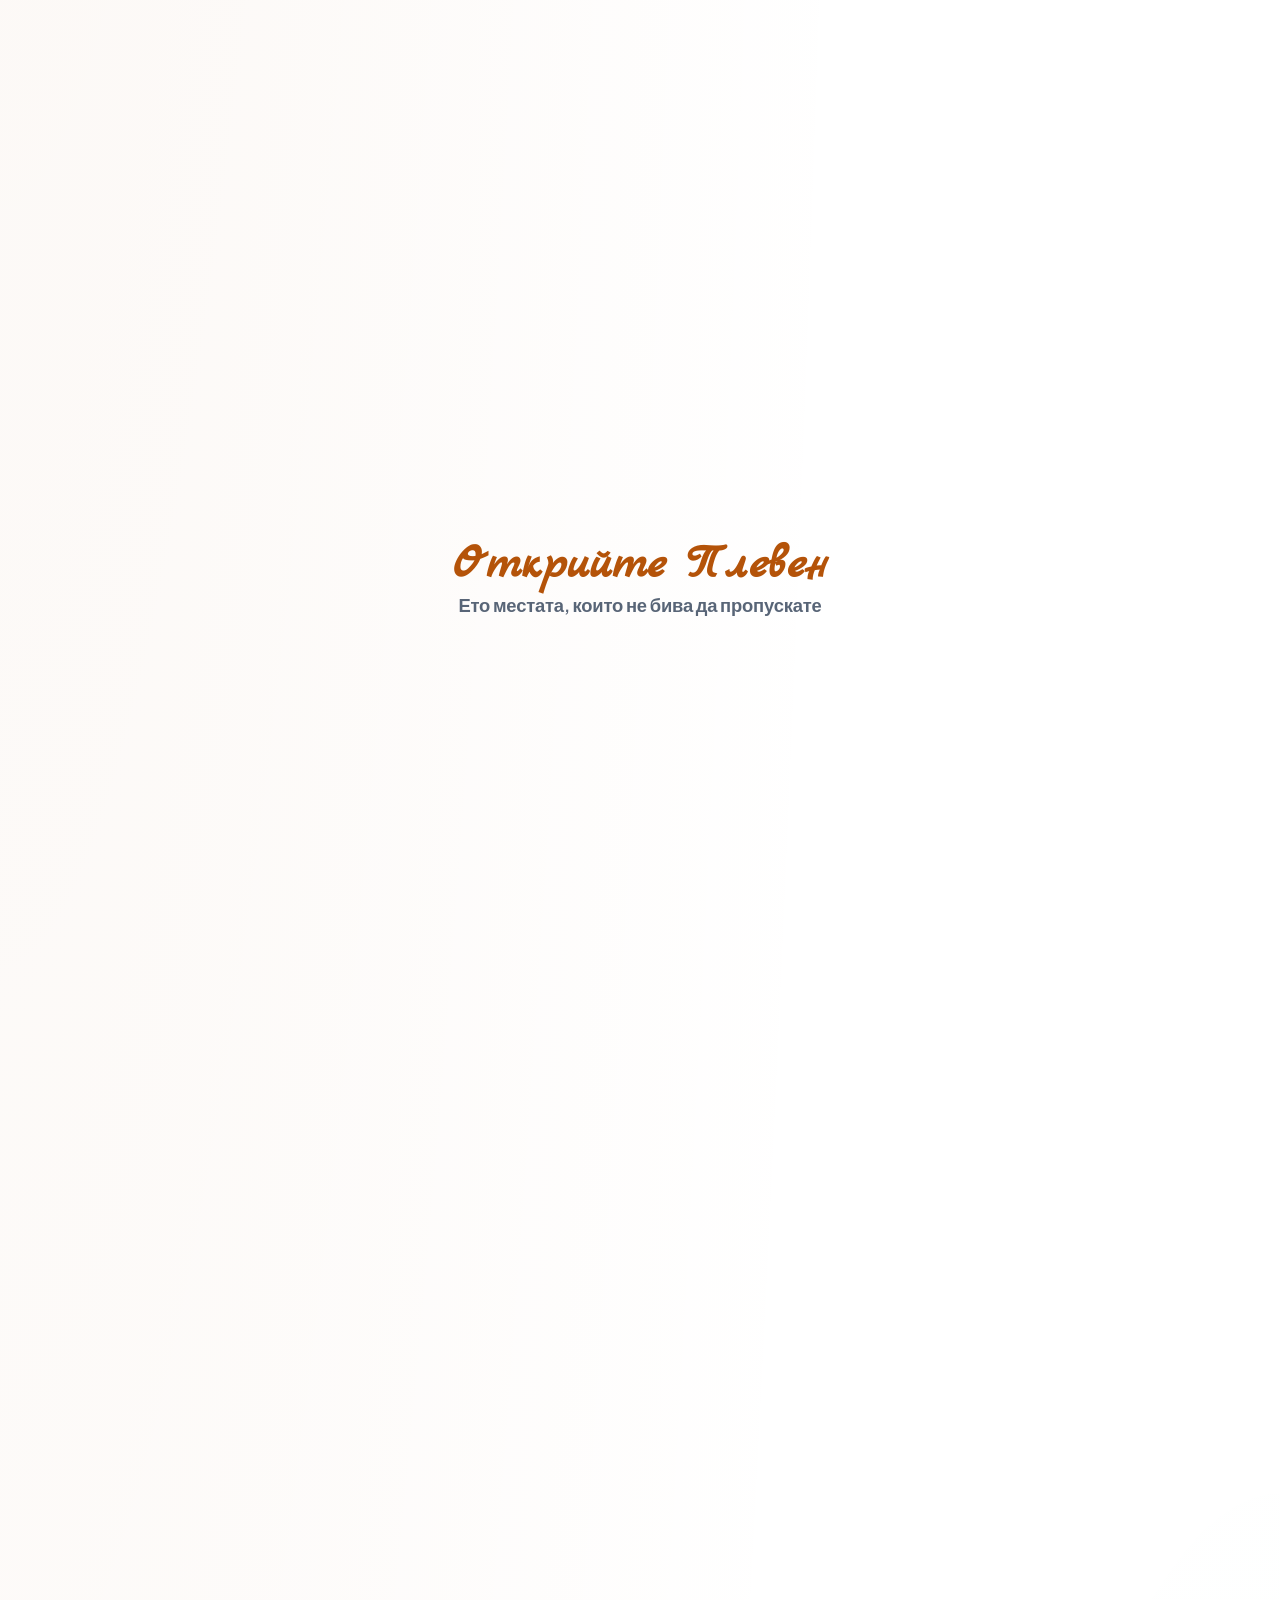
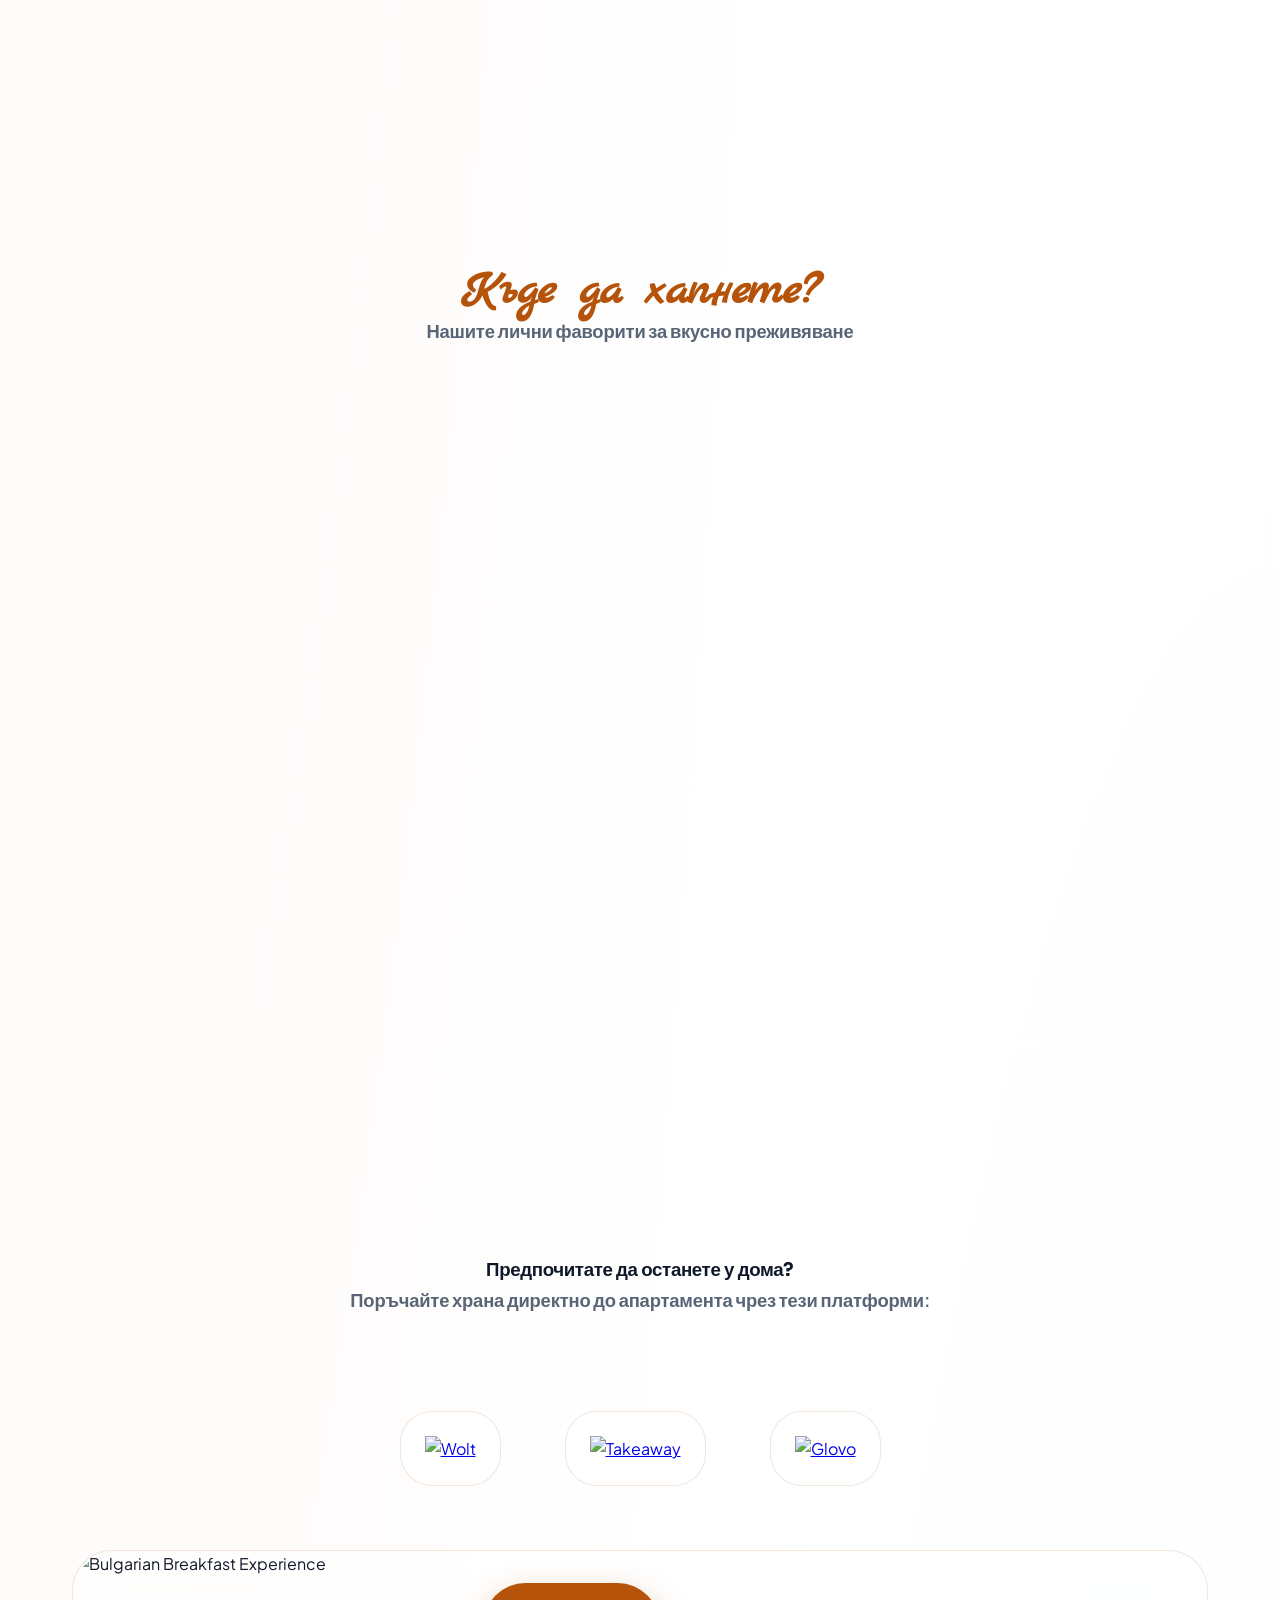
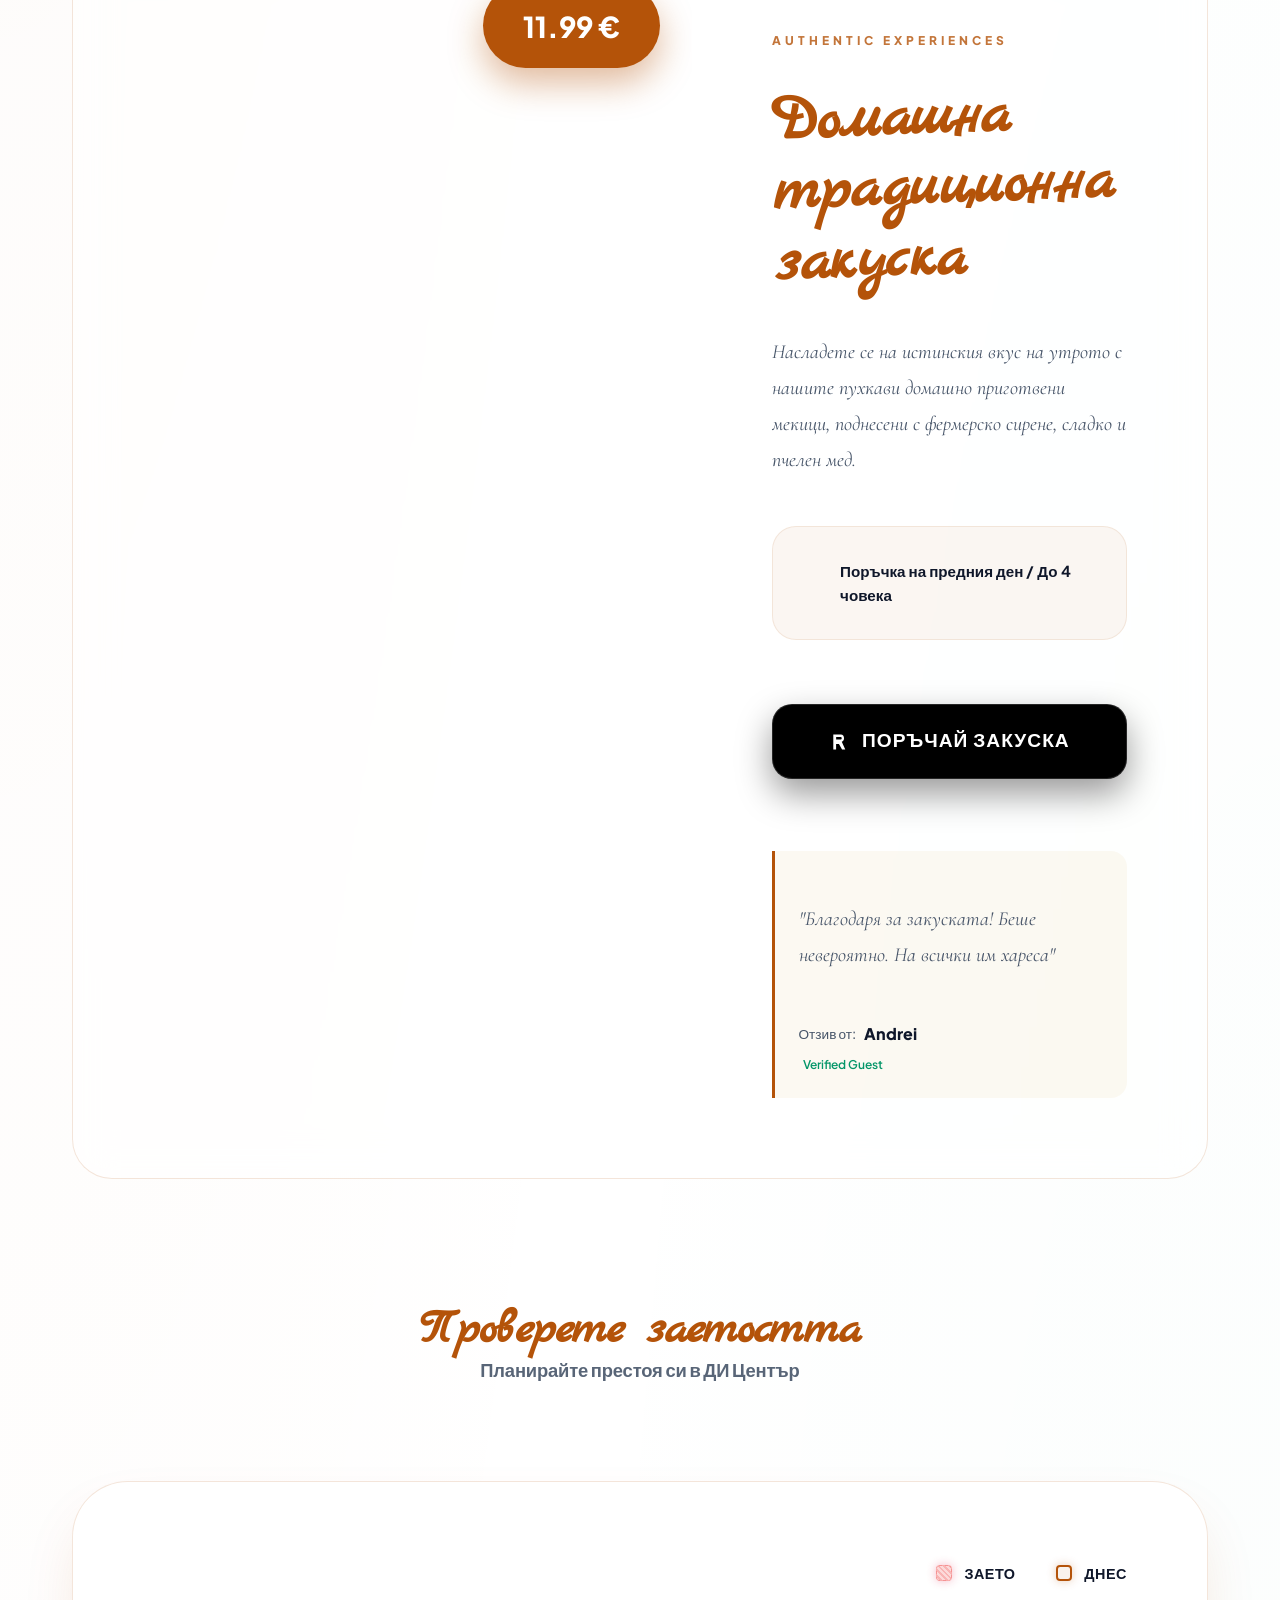
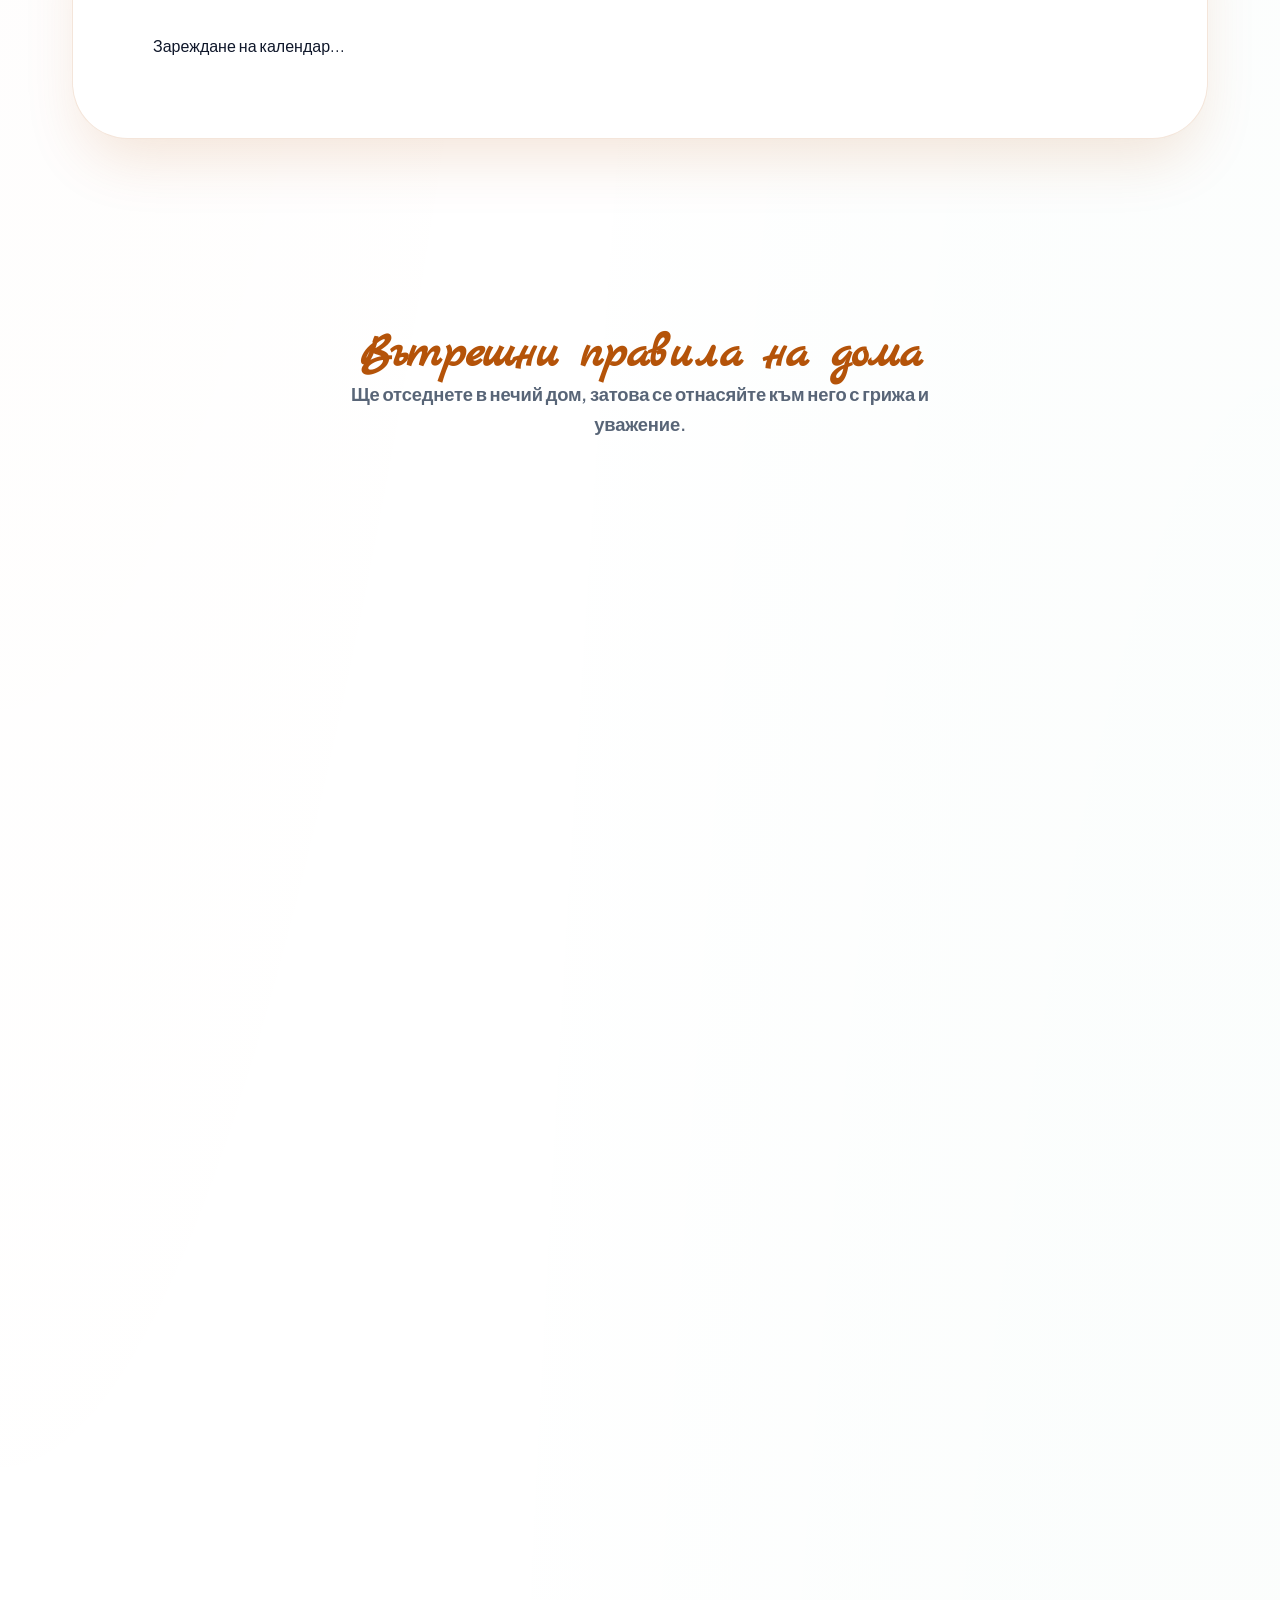
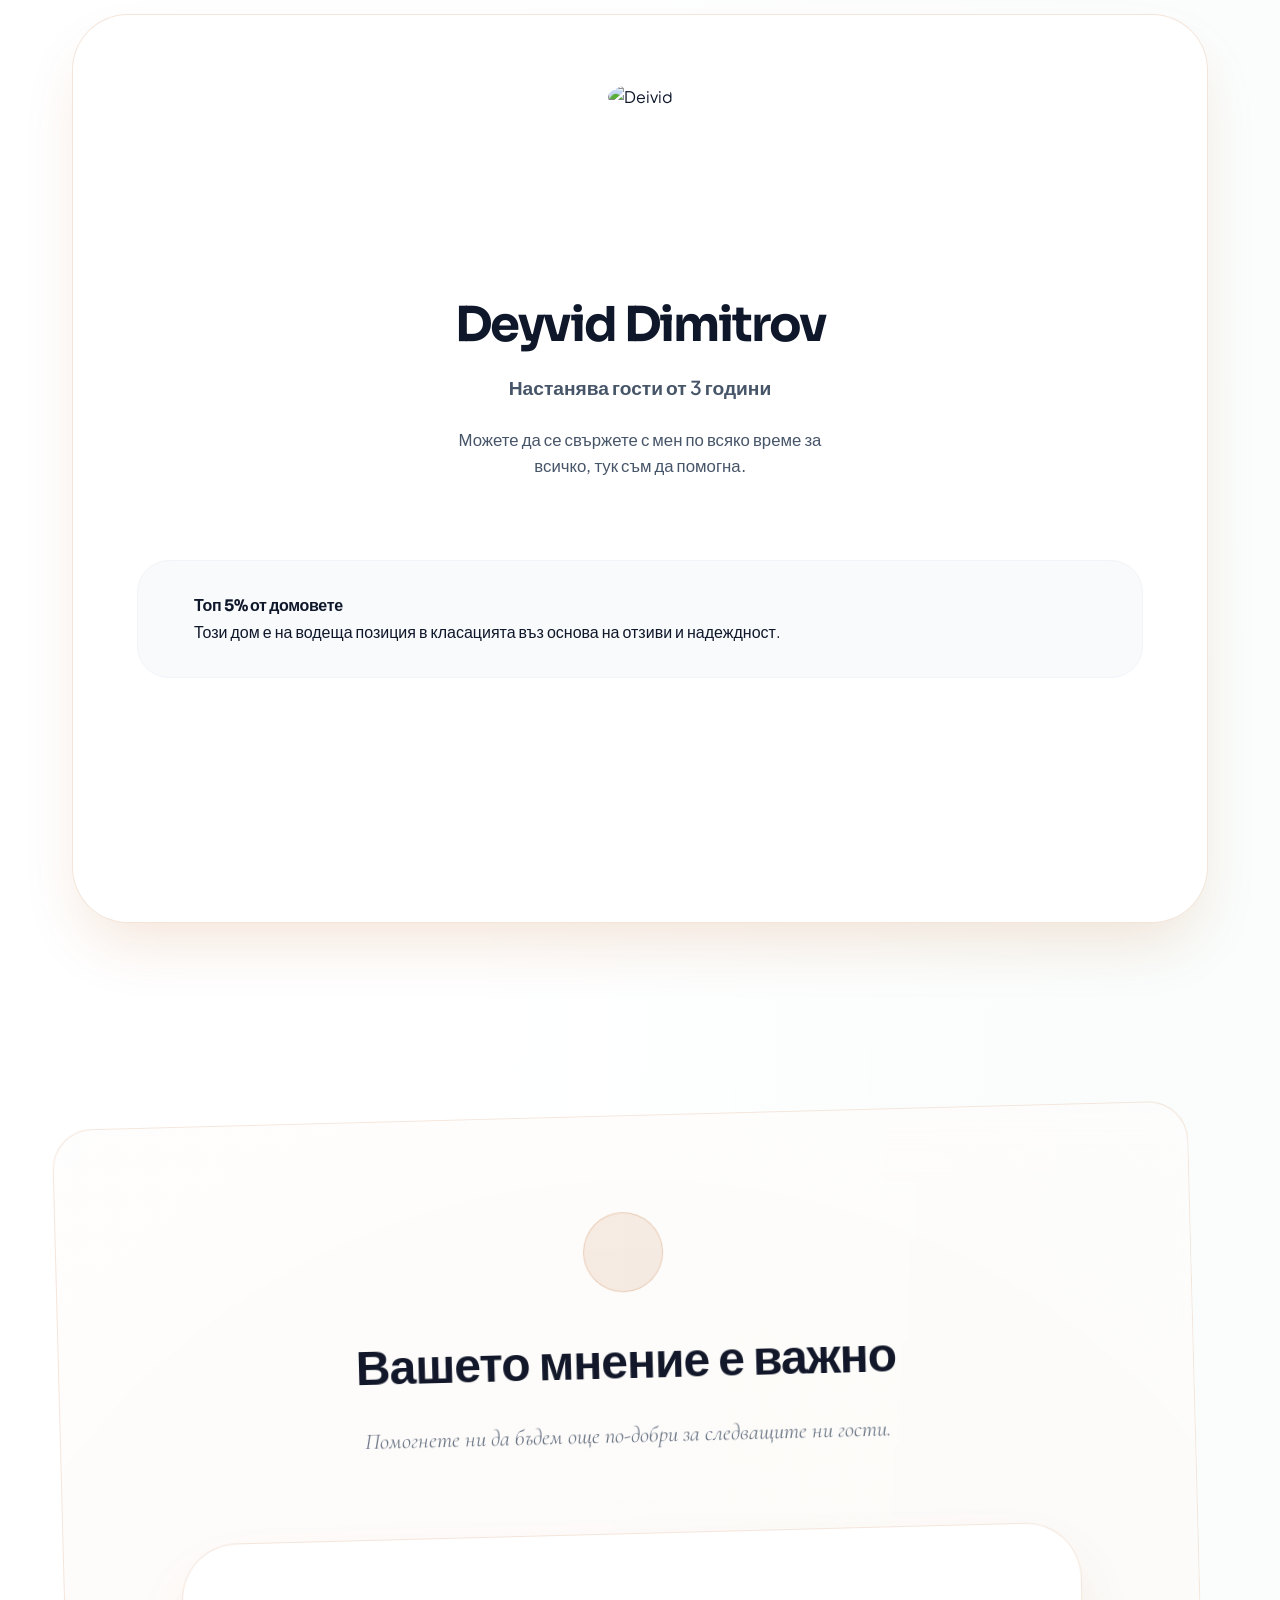
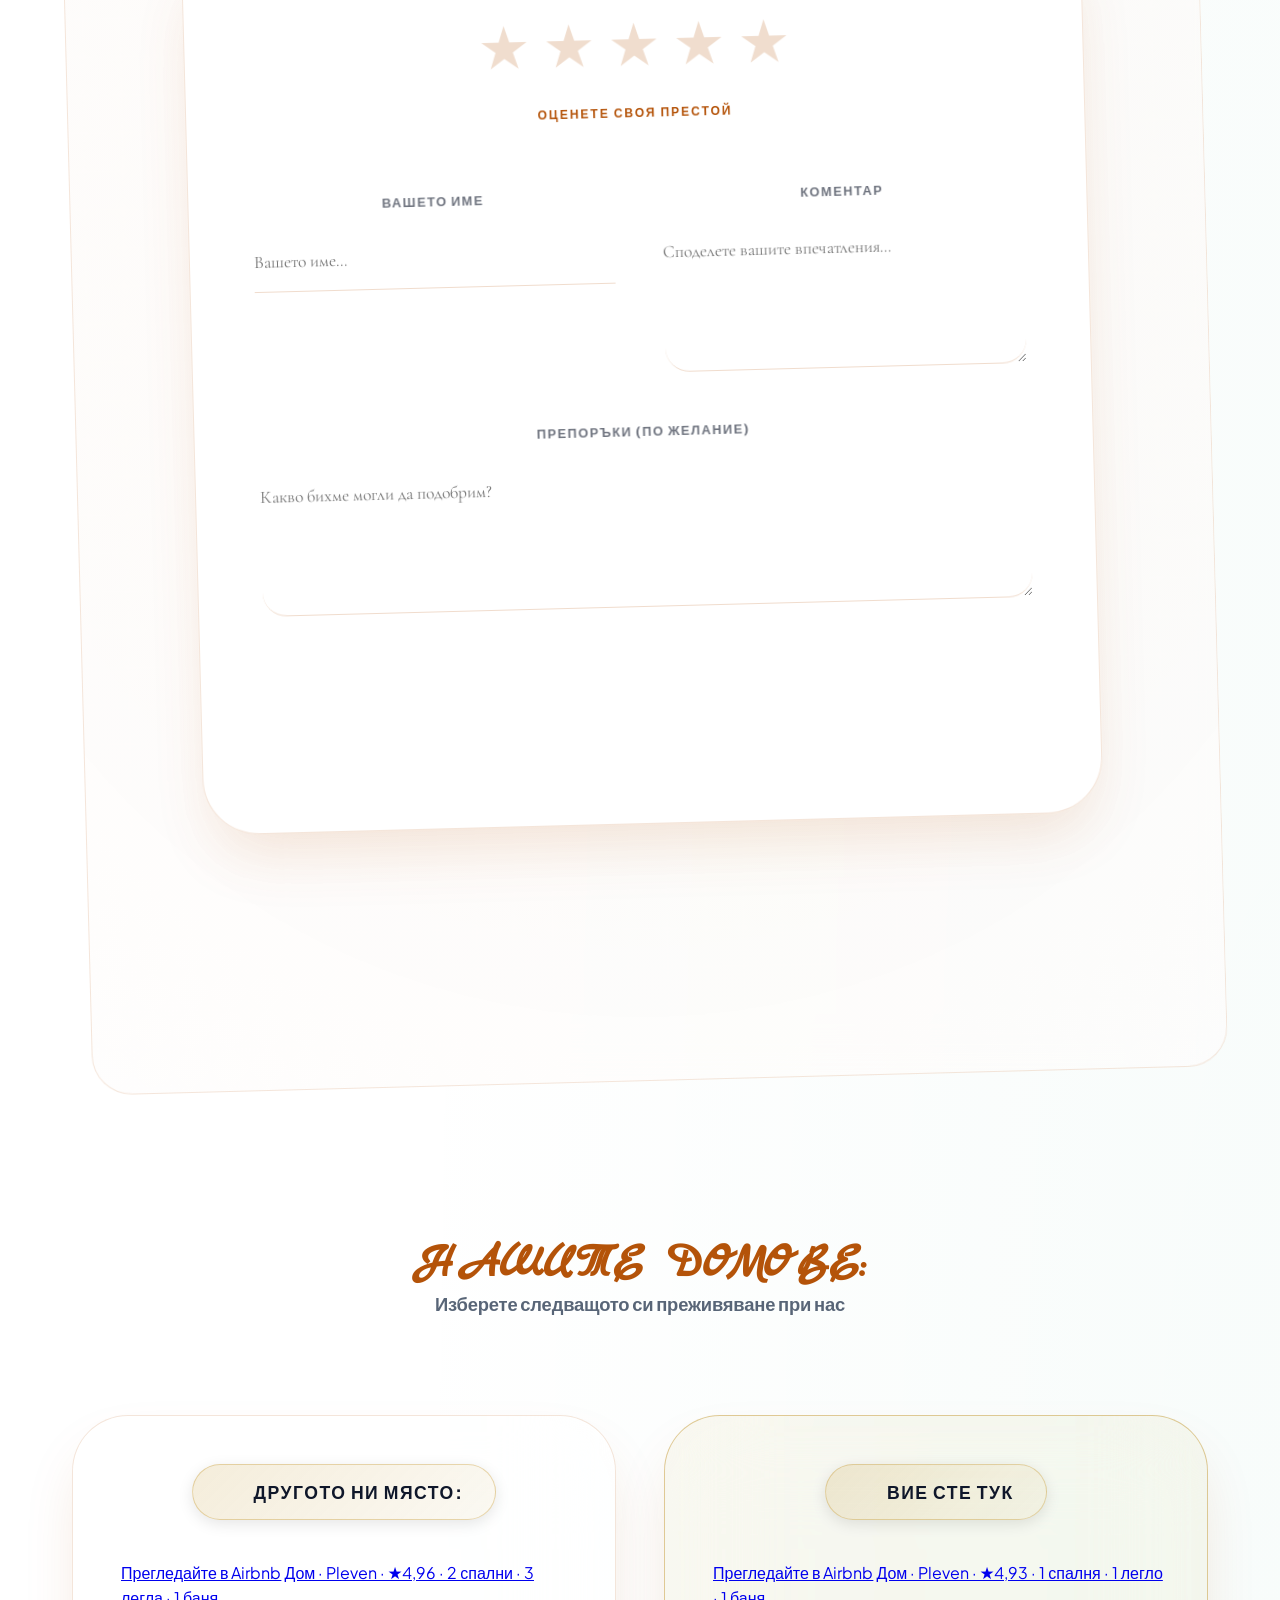
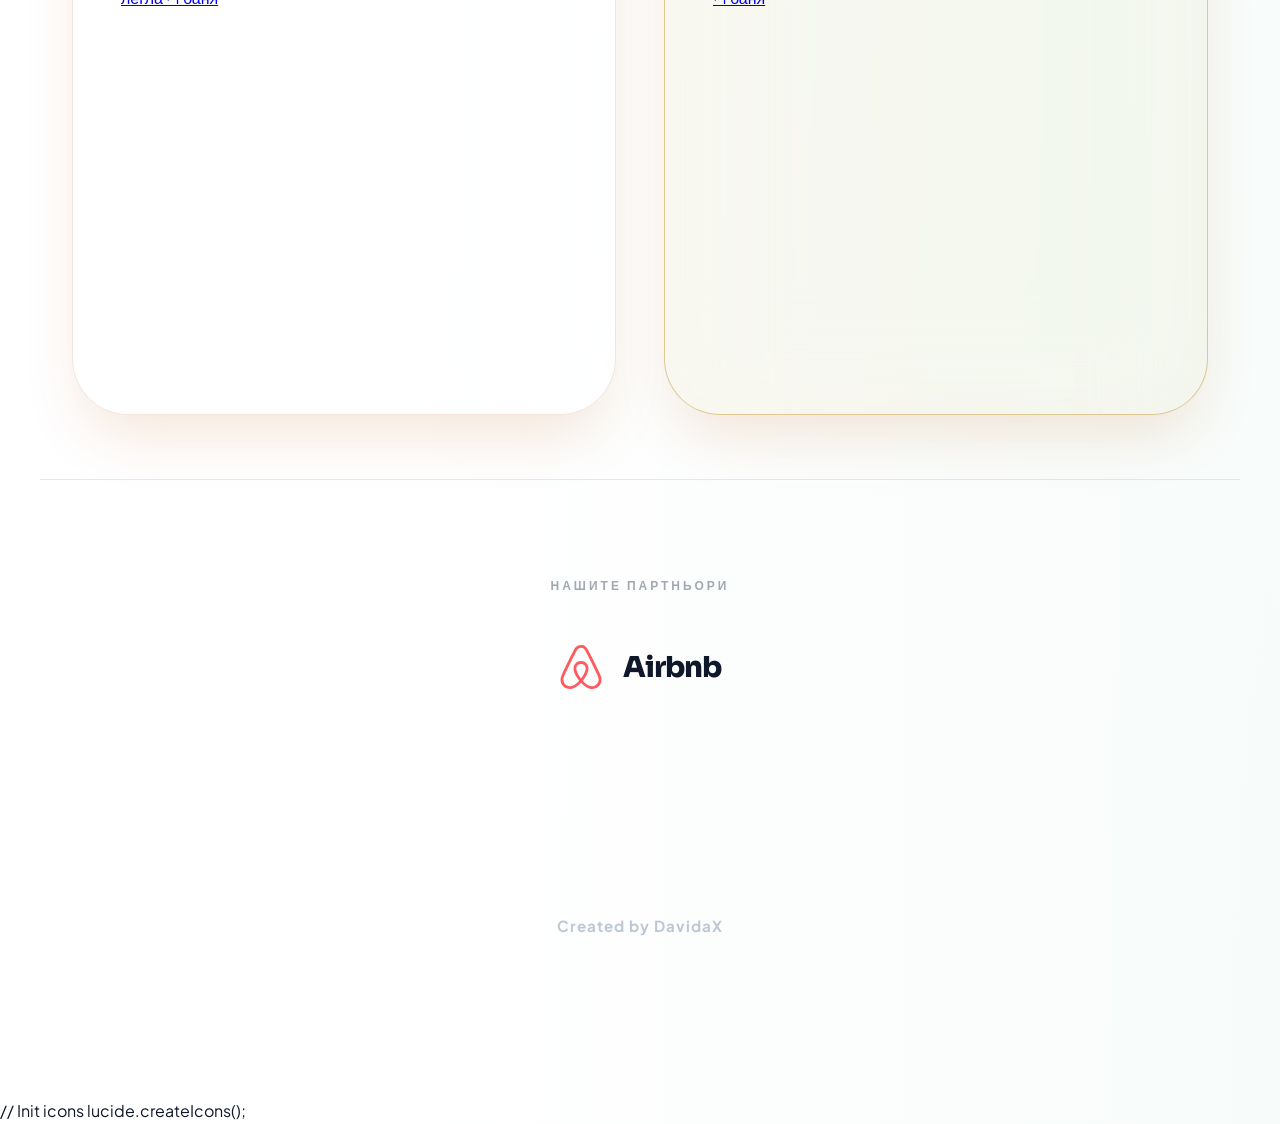
==== commit 197b4653: "Reposition hero image, add garage details card, image preview, modal zoom support, and operation ins" ====
--- a/garage.html
+++ b/garage.html
@@ -61,7 +61,7 @@
                     <p data-i18n="hero-p">Вашият перфектен престой в сърцето на Плевен. Лукс, уют и модерни удобства, събрани в едно незабравимо преживяване.</p>
                 </div>
                 <div class="hero-image">
-                    <img src="garage_hero.jpg" alt="Къща на центъра с гараж">
+                    <img src="garage_hero.jpg" alt="Къща на центъра с гараж" style="object-position: center 15%;">
                 </div>
             </div>
         </section>
@@ -143,6 +143,24 @@
                     <p data-i18n="entrance-p-desc" style="margin-bottom: 1.5rem;">Влезте през портала на двора, показан на снимката със стрелка, за да намерите къщата.</p>
                     <div class="entrance-image-preview" onclick="toggleModal('entrance-modal')" style="position: relative; border-radius: 1.5rem; overflow: hidden; cursor: pointer; border: 1px solid var(--card-border); transition: all 0.4s; background: #f8fafc;">
                         <img src="garage_entrance.png" alt="Courtyard Entrance" class="entrance-thumb" style="width: 100%; height: 200px; object-fit: cover; display: block; opacity: 0.8; transition: opacity 0.4s;">
+                        <div class="zoom-overlay">
+                            <i data-lucide="maximize"></i>
+                            <span data-i18n="click-to-zoom">Отвори на цял екран</span>
+                        </div>
+                    </div>
+                </div>
+
+                <!-- Garage Instructions Card -->
+                <div class="card premium garage-card">
+                    <div class="card-icon gold"><i data-lucide="car"></i></div>
+                    <h3 data-i18n="garage-card-h3">Ползване на Гаража</h3>
+                    <p data-i18n="garage-card-p-desc" style="margin-bottom: 1rem;">Гаражът е подходящ за стандартни коли и джипове с максимална височина <strong>1.85 м</strong>.</p>
+                    <div class="info-group" style="margin-bottom: 1.5rem; font-size: 0.95rem; color: var(--text-muted); line-height: 1.5; display: flex; flex-direction: column; gap: 0.5rem;">
+                        <p data-i18n="garage-card-remote-info">🔑 Ключът/дистанционното за гаража е в сейфа заедно с ключовете за къщата.</p>
+                        <p data-i18n="garage-card-control-info">🔘 Натиснете стрелката веднъж (нагоре за отваряне, надолу за затваряне). Не задържайте бутона.</p>
+                    </div>
+                    <div class="garage-image-preview" onclick="toggleModal('garage-modal')" style="position: relative; border-radius: 1.5rem; overflow: hidden; cursor: pointer; border: 1px solid var(--card-border); transition: all 0.4s; background: #f8fafc;">
+                        <img src="garage_info.jpg" alt="Garage" class="garage-thumb" style="width: 100%; height: 200px; object-fit: cover; display: block; opacity: 0.8; transition: opacity 0.4s;">
                         <div class="zoom-overlay">
                             <i data-lucide="maximize"></i>
                             <span data-i18n="click-to-zoom">Отвори на цял екран</span>
@@ -731,6 +749,27 @@
             </div>
         </div>
     </div>
+
+    <!-- Garage Modal -->
+    <div id="garage-modal" class="modal-blur hidden-new" onclick="closeModalOnOutsideClick(event, 'garage-modal')">
+        <div class="modal-card wide">
+            <button class="modal-close" onclick="toggleModal('garage-modal')">&times;</button>
+            <div class="modal-head">
+                <i data-lucide="car"></i>
+                <h3 data-i18n="garage-modal-h3">Инструкция за Гаража</h3>
+                <p data-i18n="garage-modal-p">Височина на гаража: 1.85 м. Подходящ за леки коли и джипове.</p>
+            </div>
+            <div class="entrance-guide-container" style="margin-top: 2rem;">
+                <p style="margin-bottom: 2rem; color: var(--accent-gold); font-weight: 700; font-size: 0.9rem; display: flex; align-items: center; justify-content: center; gap: 0.5rem;">
+                    <i data-lucide="zoom-in" id="garage-zoom-icon" style="width: 16px;"></i> <span id="garage-zoom-text">Кликни върху снимката за мащабиране</span>
+                </p>
+                <div class="garage-img-wrapper" id="garage-img-wrapper" onclick="toggleGarageZoom()">
+                    <img src="garage_info.jpg" alt="Garage Instructions" class="garage-modal-img">
+                </div>
+            </div>
+        </div>
+    </div>
+
     <!-- SVG Gradients -->
     <svg width="0" height="0" style="position: absolute;">
         <defs>
--- a/style.css
+++ b/style.css
@@ -267,7 +267,7 @@
 
 .location-grid {
     display: grid;
-    grid-template-columns: repeat(2, 1fr);
+    grid-template-columns: repeat(3, 1fr);
     gap: 2rem;
     margin-bottom: var(--section-gap);
 }
@@ -318,7 +318,7 @@
 
 .card-icon.gold { background: rgba(180, 83, 9, 0.08); color: var(--accent-gold); }
 
-.safe-image-preview, .entrance-image-preview {
+.safe-image-preview, .entrance-image-preview, .garage-image-preview {
     margin-top: 1rem;
     position: relative;
     border-radius: 1.5rem;
@@ -329,12 +329,12 @@
     background: #f8fafc;
 }
 
-.safe-image-preview:hover, .entrance-image-preview:hover {
+.safe-image-preview:hover, .entrance-image-preview:hover, .garage-image-preview:hover {
     transform: scale(1.02);
     border-color: var(--accent-gold);
 }
 
-.safe-thumb, .entrance-thumb {
+.safe-thumb, .entrance-thumb, .garage-thumb {
     width: 100%;
     height: 150px;
     object-fit: cover;
@@ -344,7 +344,8 @@
 }
 
 .safe-image-preview:hover .safe-thumb,
-.entrance-image-preview:hover .entrance-thumb {
+.entrance-image-preview:hover .entrance-thumb,
+.garage-image-preview:hover .garage-thumb {
     opacity: 1;
 }
 
@@ -363,7 +364,8 @@
 }
 
 .safe-image-preview:hover .zoom-overlay,
-.entrance-image-preview:hover .zoom-overlay {
+.entrance-image-preview:hover .zoom-overlay,
+.garage-image-preview:hover .zoom-overlay {
     opacity: 1;
 }
 
@@ -1304,7 +1306,7 @@
     min-width: 1200px; 
 }
 
-.safe-guide-container, .entrance-guide-container {
+.safe-guide-container, .entrance-guide-container, .garage-guide-container {
     margin-top: 3rem;
     background: #fdfdfd;
     padding: 2.5rem;
@@ -1313,7 +1315,7 @@
     text-align: center;
 }
 
-.safe-img-wrapper, .entrance-img-wrapper {
+.safe-img-wrapper, .entrance-img-wrapper, .garage-img-wrapper {
     overflow: auto;
     cursor: zoom-in;
     border-radius: 1.5rem;
@@ -1323,9 +1325,9 @@
     -webkit-overflow-scrolling: touch;
 }
 
-.safe-img-wrapper.zoom-active, .entrance-img-wrapper.zoom-active { cursor: zoom-out; box-shadow: var(--shadow-float); }
-
-.safe-modal-img, .entrance-modal-img {
+.safe-img-wrapper.zoom-active, .entrance-img-wrapper.zoom-active, .garage-img-wrapper.zoom-active { cursor: zoom-out; box-shadow: var(--shadow-float); }
+
+.safe-modal-img, .entrance-modal-img, .garage-modal-img {
     width: 100%;
     height: auto;
     display: block;
@@ -1333,13 +1335,15 @@
 }
 
 .safe-img-wrapper:not(.zoom-active) .safe-modal-img,
-.entrance-img-wrapper:not(.zoom-active) .entrance-modal-img {
+.entrance-img-wrapper:not(.zoom-active) .entrance-modal-img,
+.garage-img-wrapper:not(.zoom-active) .garage-modal-img {
     max-height: 70vh;
     object-fit: contain;
 }
 
 .zoom-active .safe-modal-img,
-.zoom-active .entrance-modal-img { 
+.zoom-active .entrance-modal-img,
+.zoom-active .garage-modal-img { 
     width: auto;
     max-width: none;
     min-width: 1200px; 
@@ -1371,9 +1375,9 @@
     .remote-guide-container { padding: 1rem; border-radius: 1.5rem; }
     .remote-img { min-width: auto; }
     .zoom-active .remote-img { min-width: 800px; }
-    .safe-guide-container, .entrance-guide-container { padding: 1rem; border-radius: 1.5rem; }
-    .safe-modal-img, .entrance-modal-img { min-width: auto; }
-    .zoom-active .safe-modal-img, .zoom-active .entrance-modal-img { min-width: 800px; }
+    .safe-guide-container, .entrance-guide-container, .garage-guide-container { padding: 1rem; border-radius: 1.5rem; }
+    .safe-modal-img, .entrance-modal-img, .garage-modal-img { min-width: auto; }
+    .zoom-active .safe-modal-img, .zoom-active .entrance-modal-img, .zoom-active .garage-modal-img { min-width: 800px; }
     .modal-close { top: 1.5rem; right: 1.5rem; width: 40px; height: 40px; }
 }
 
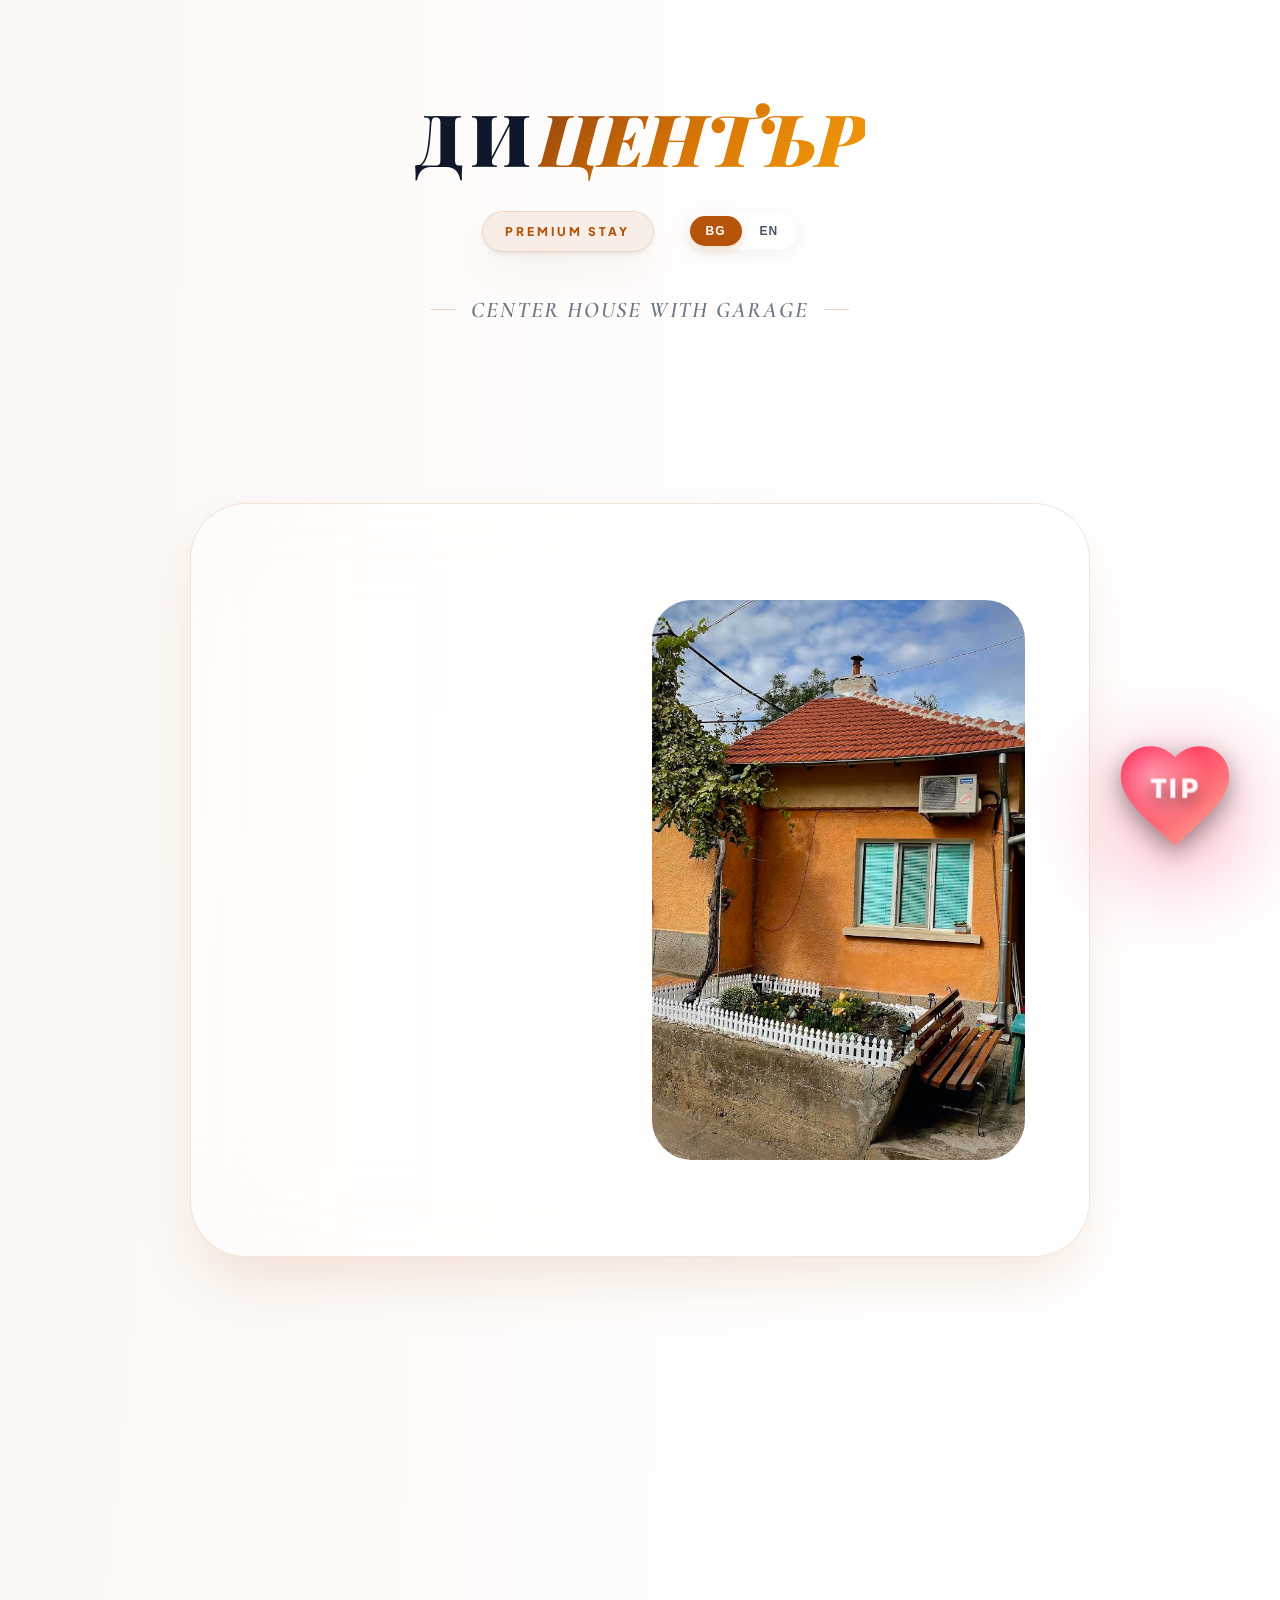
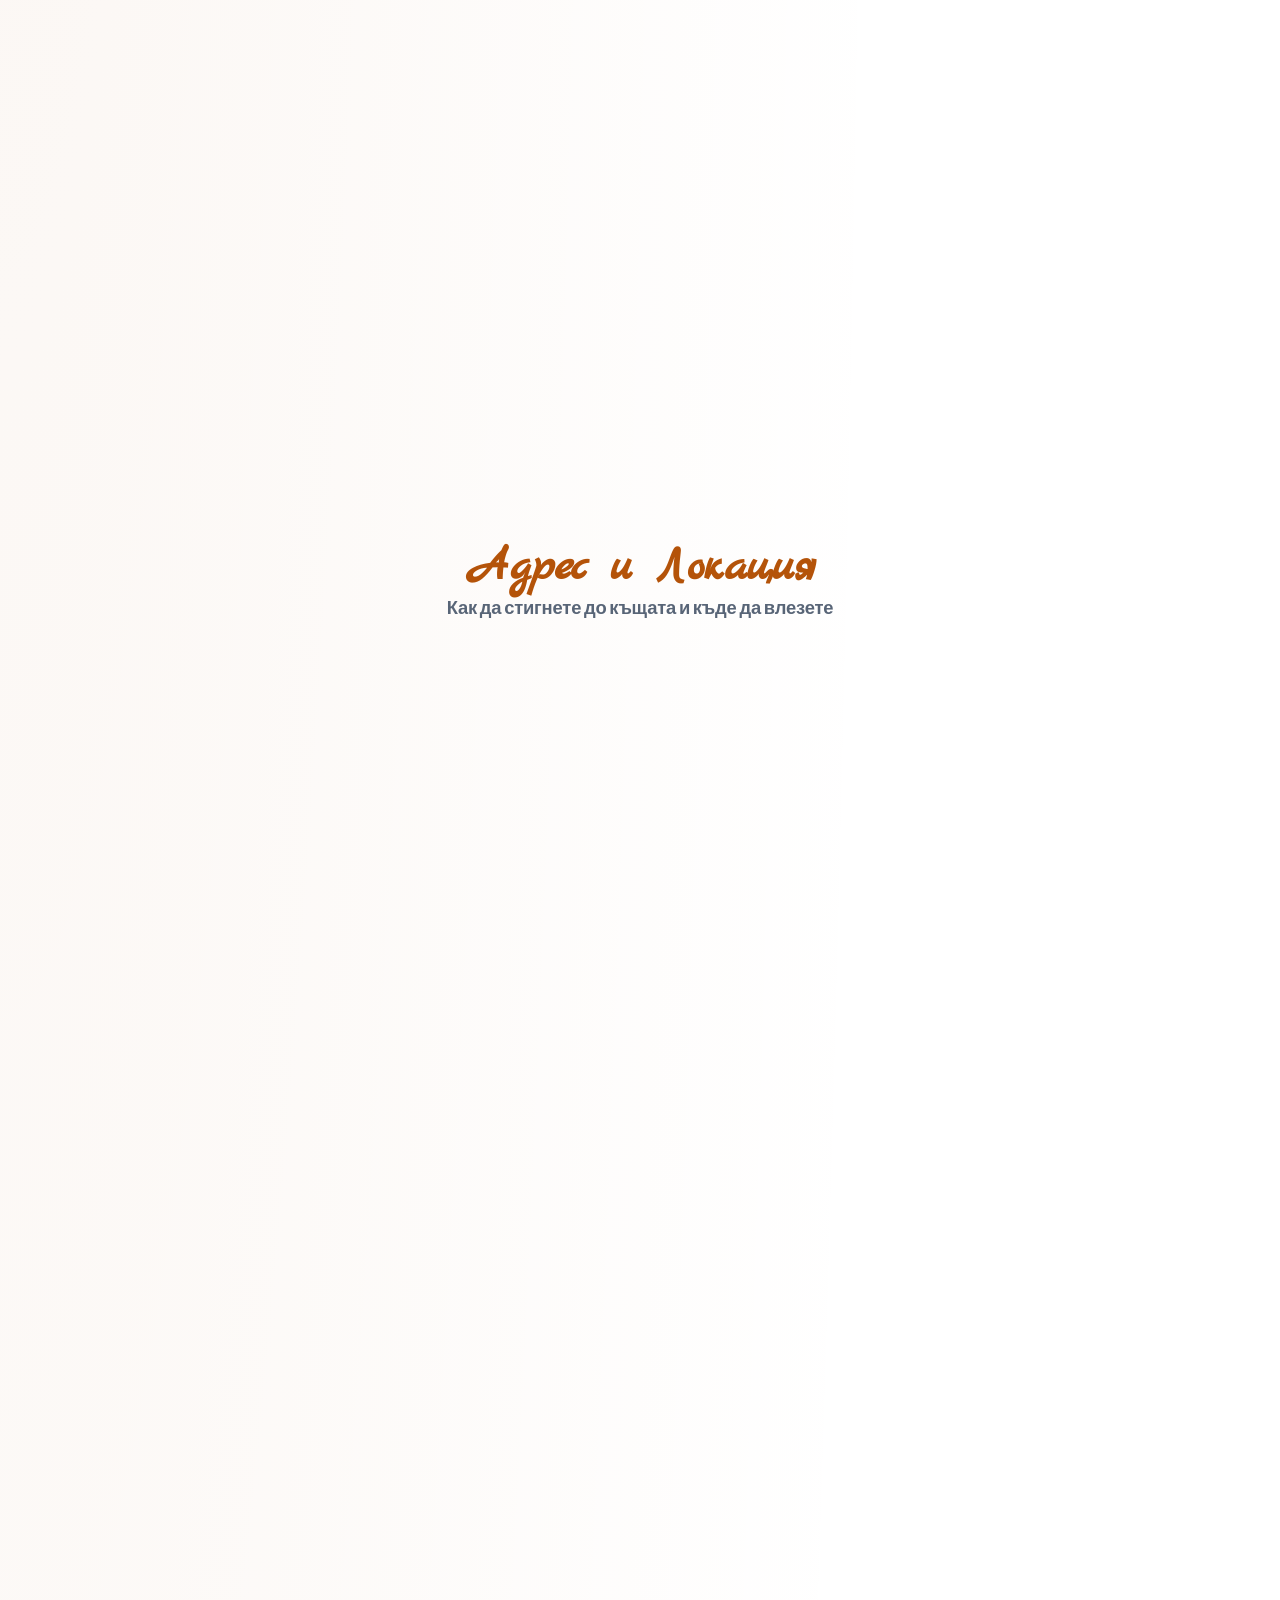
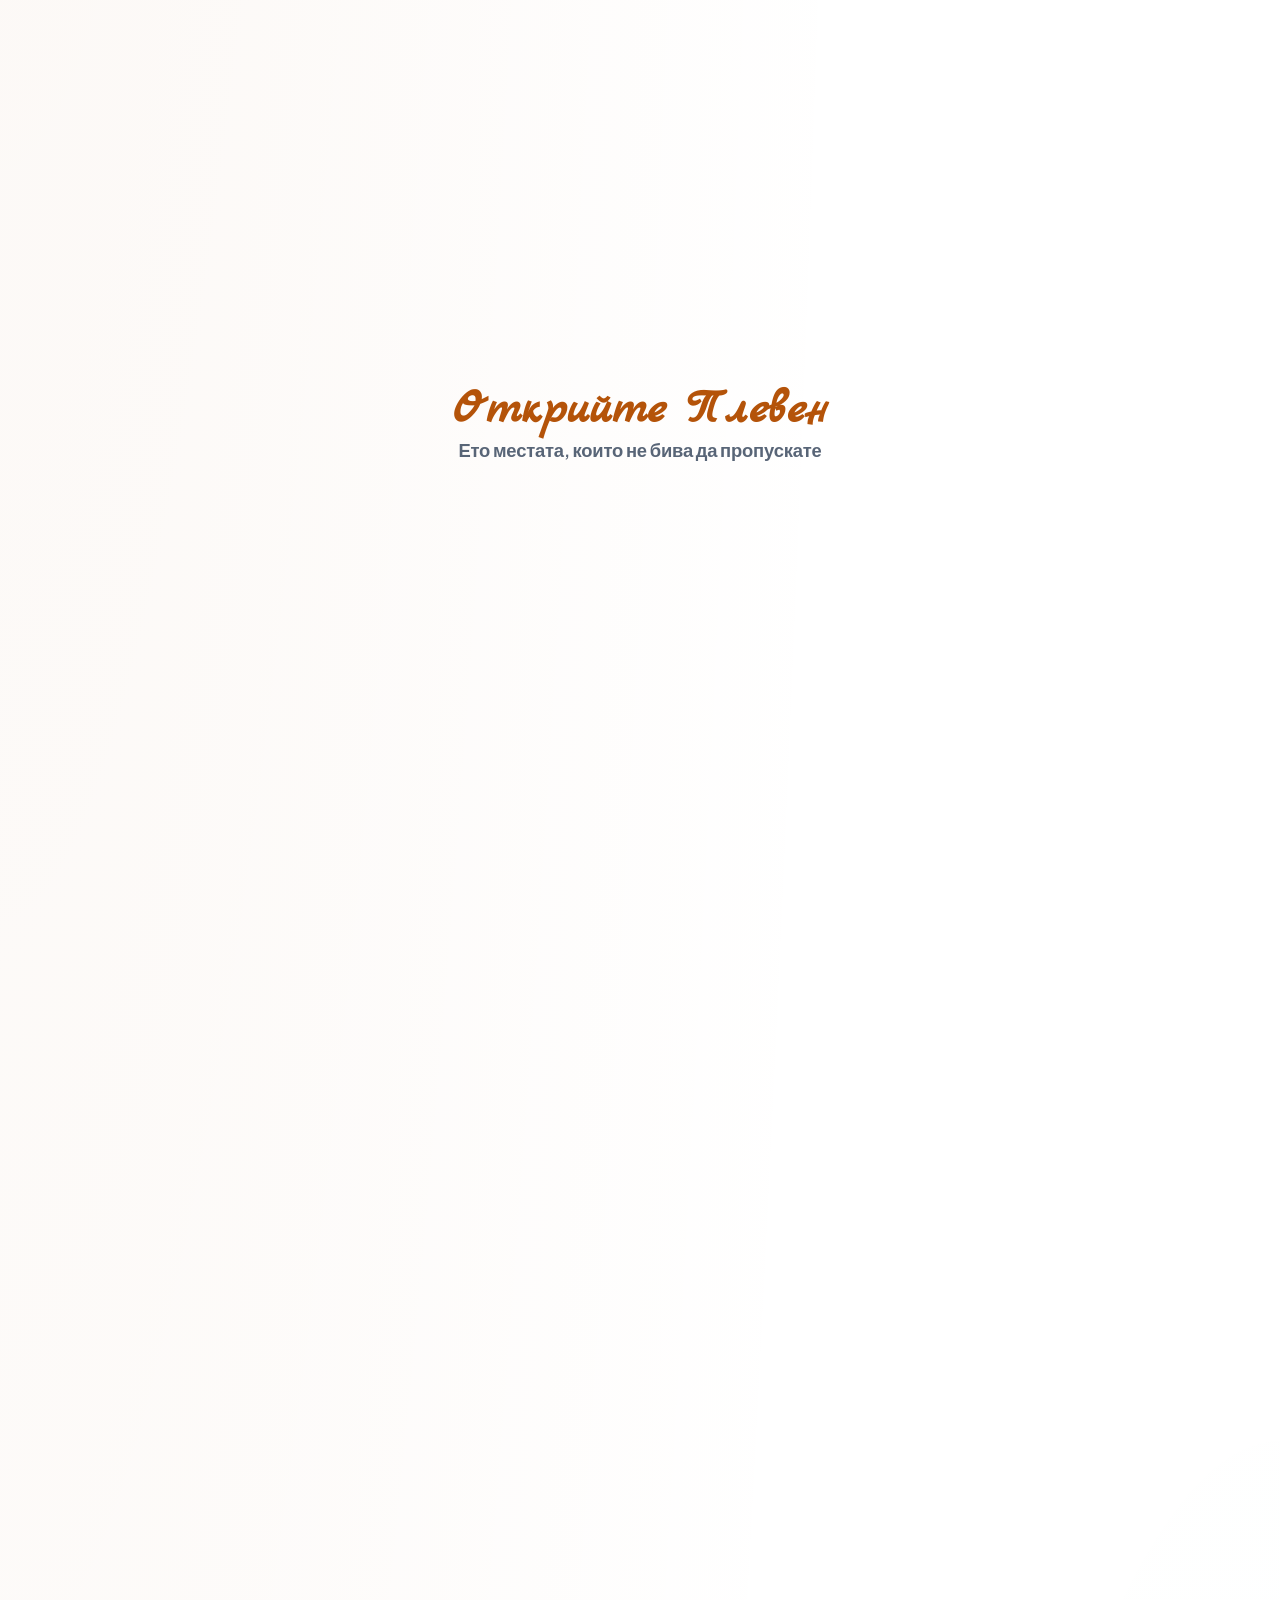
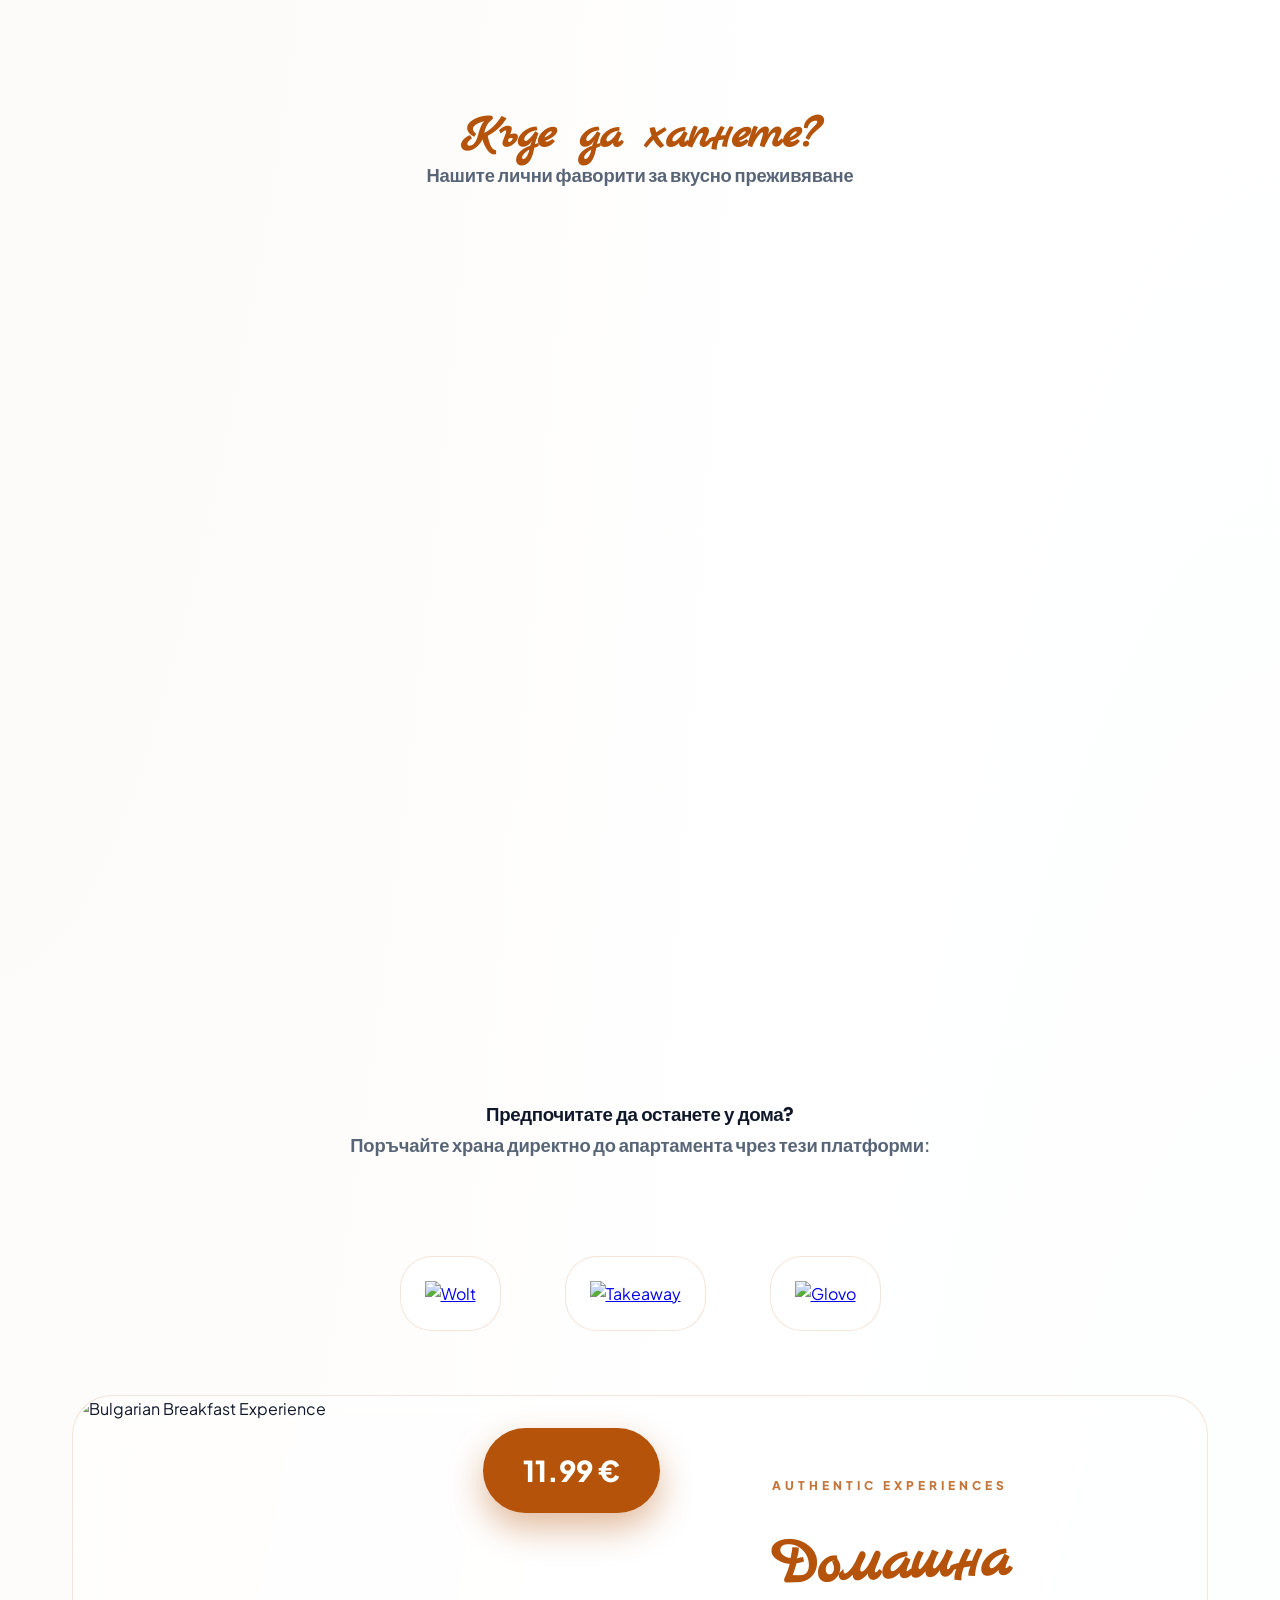
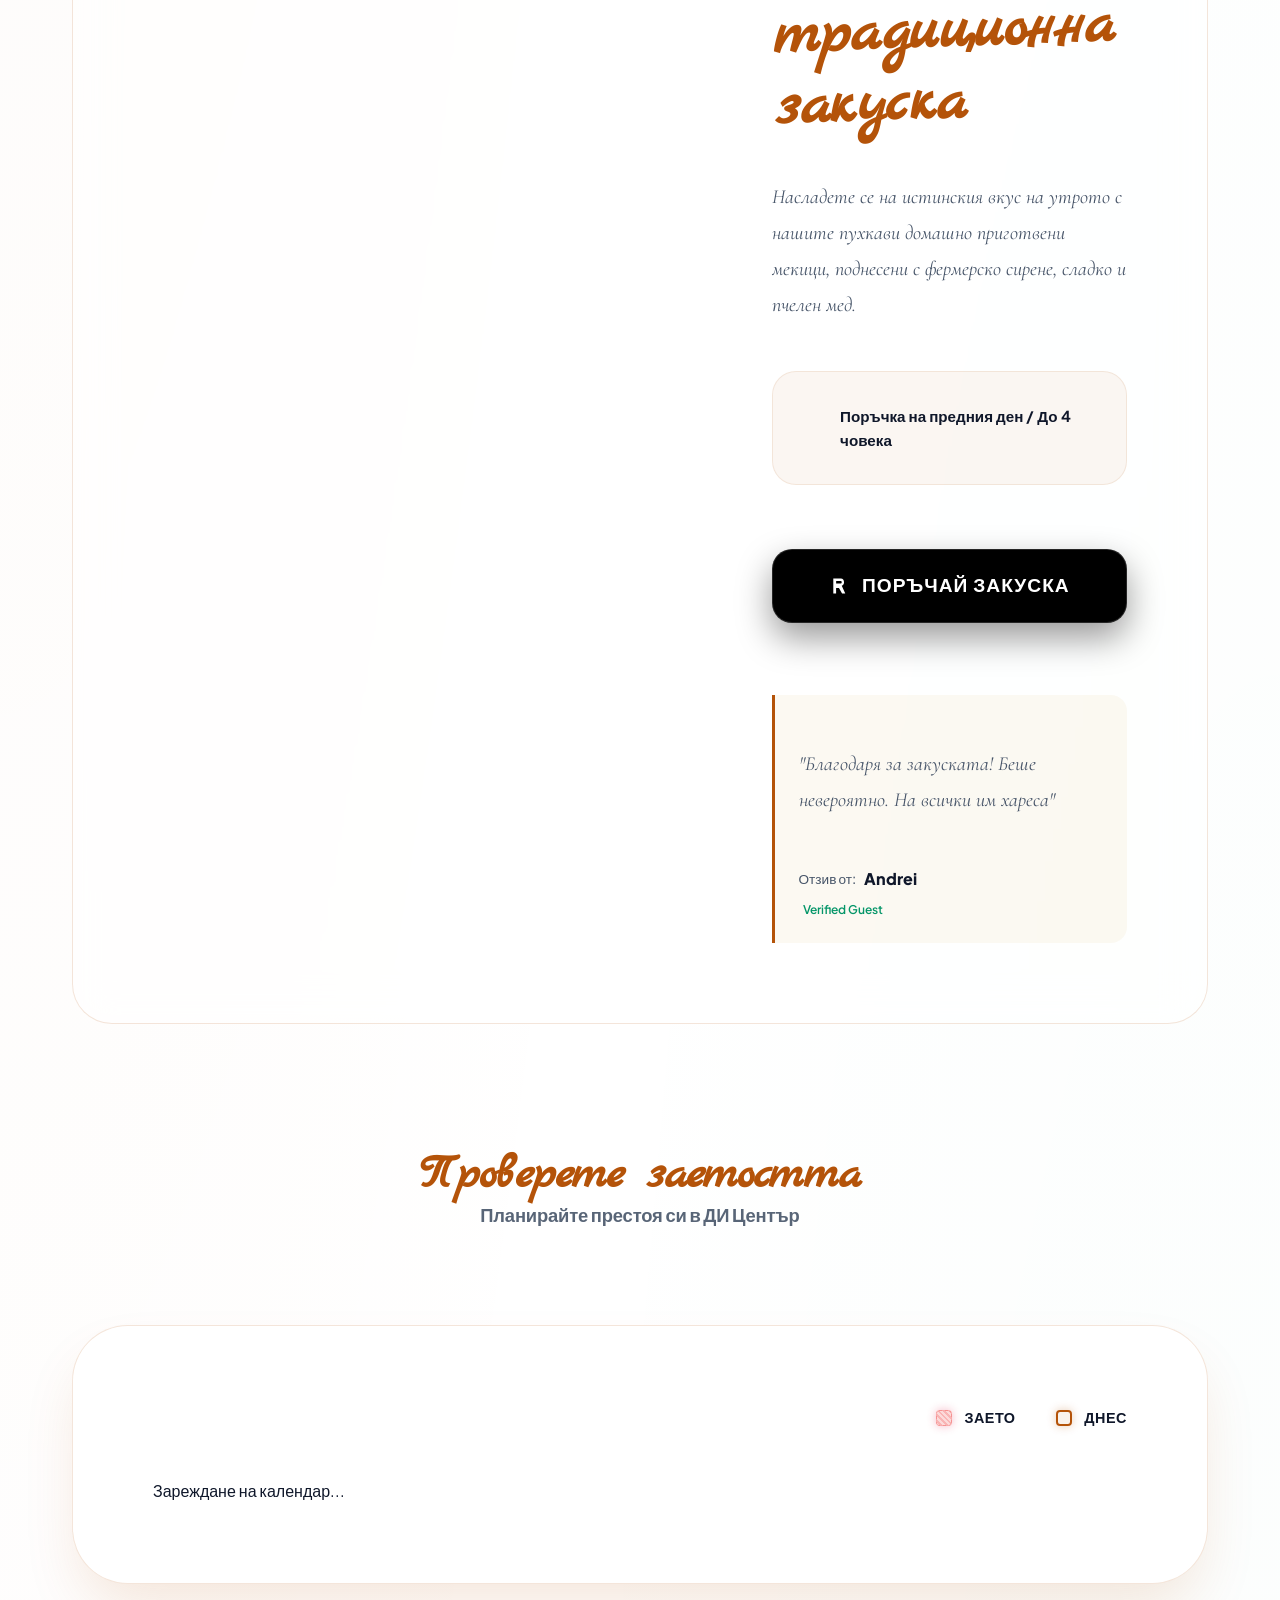
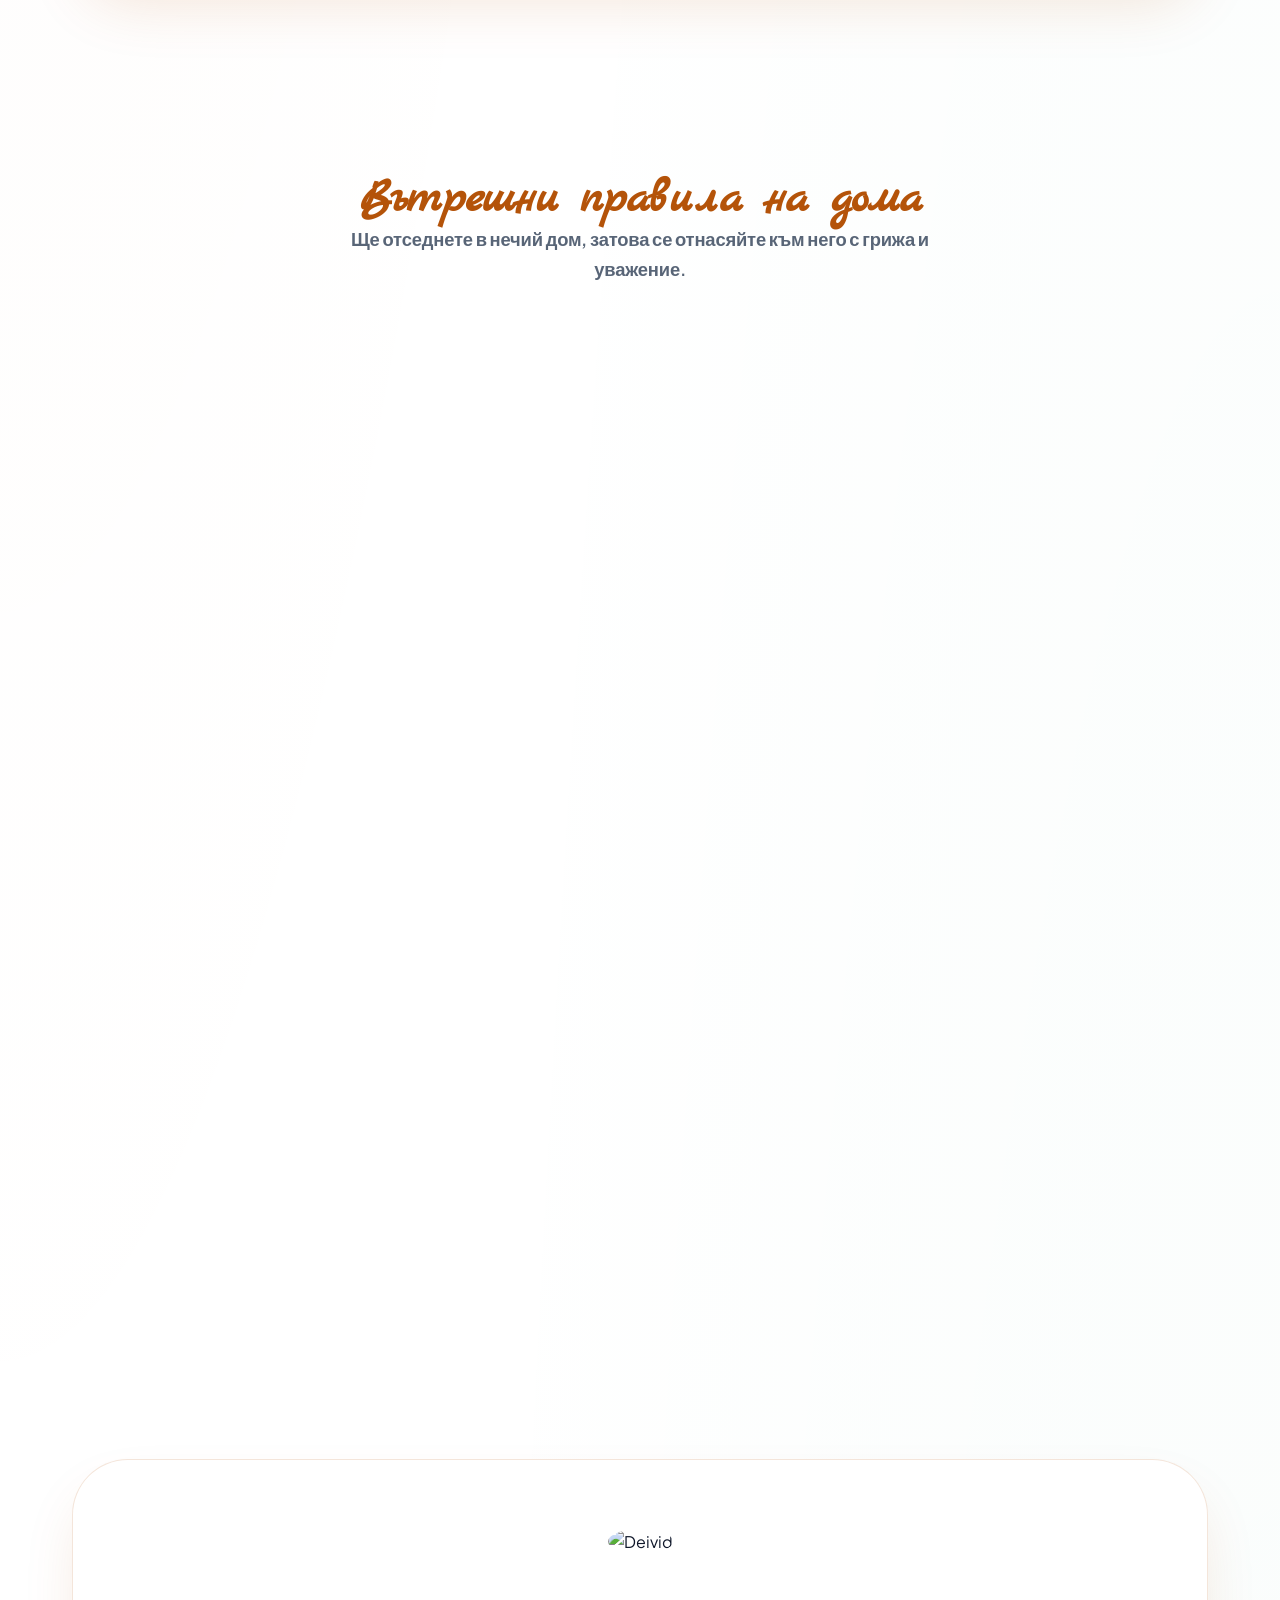
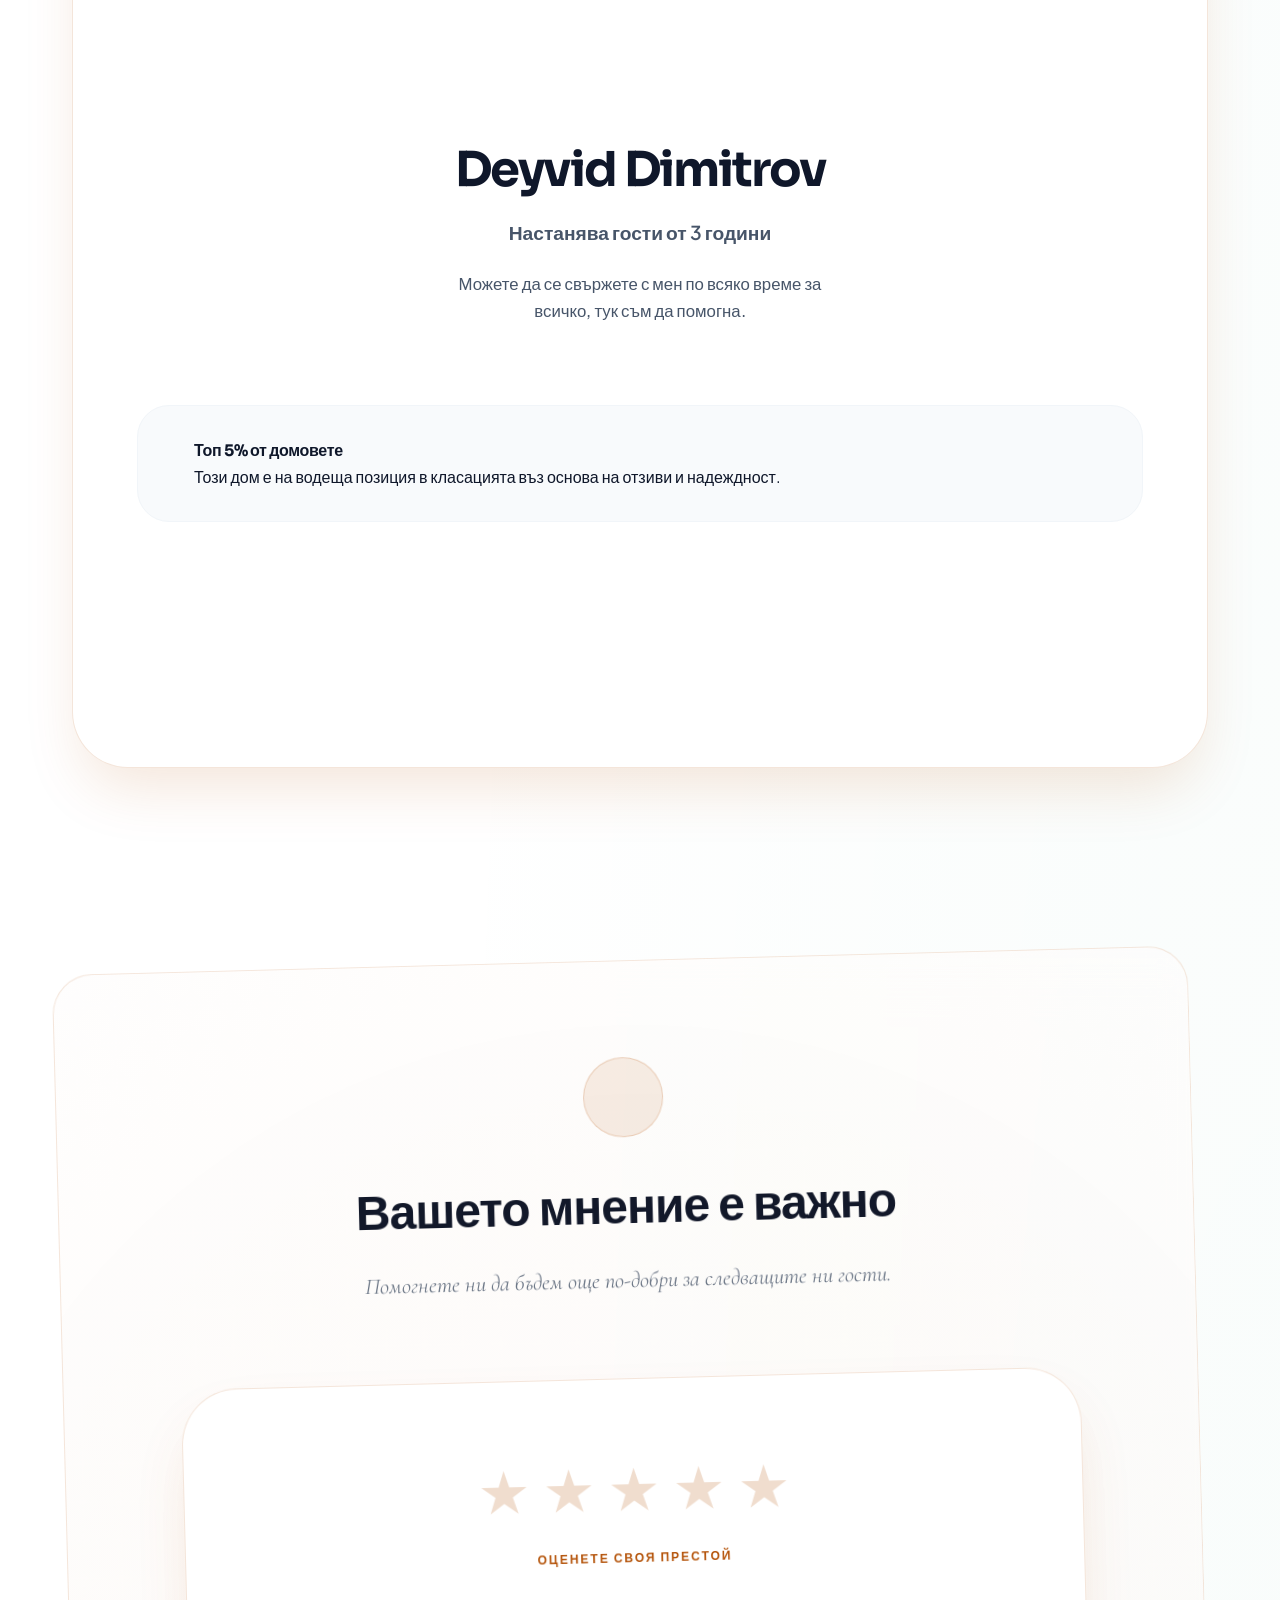
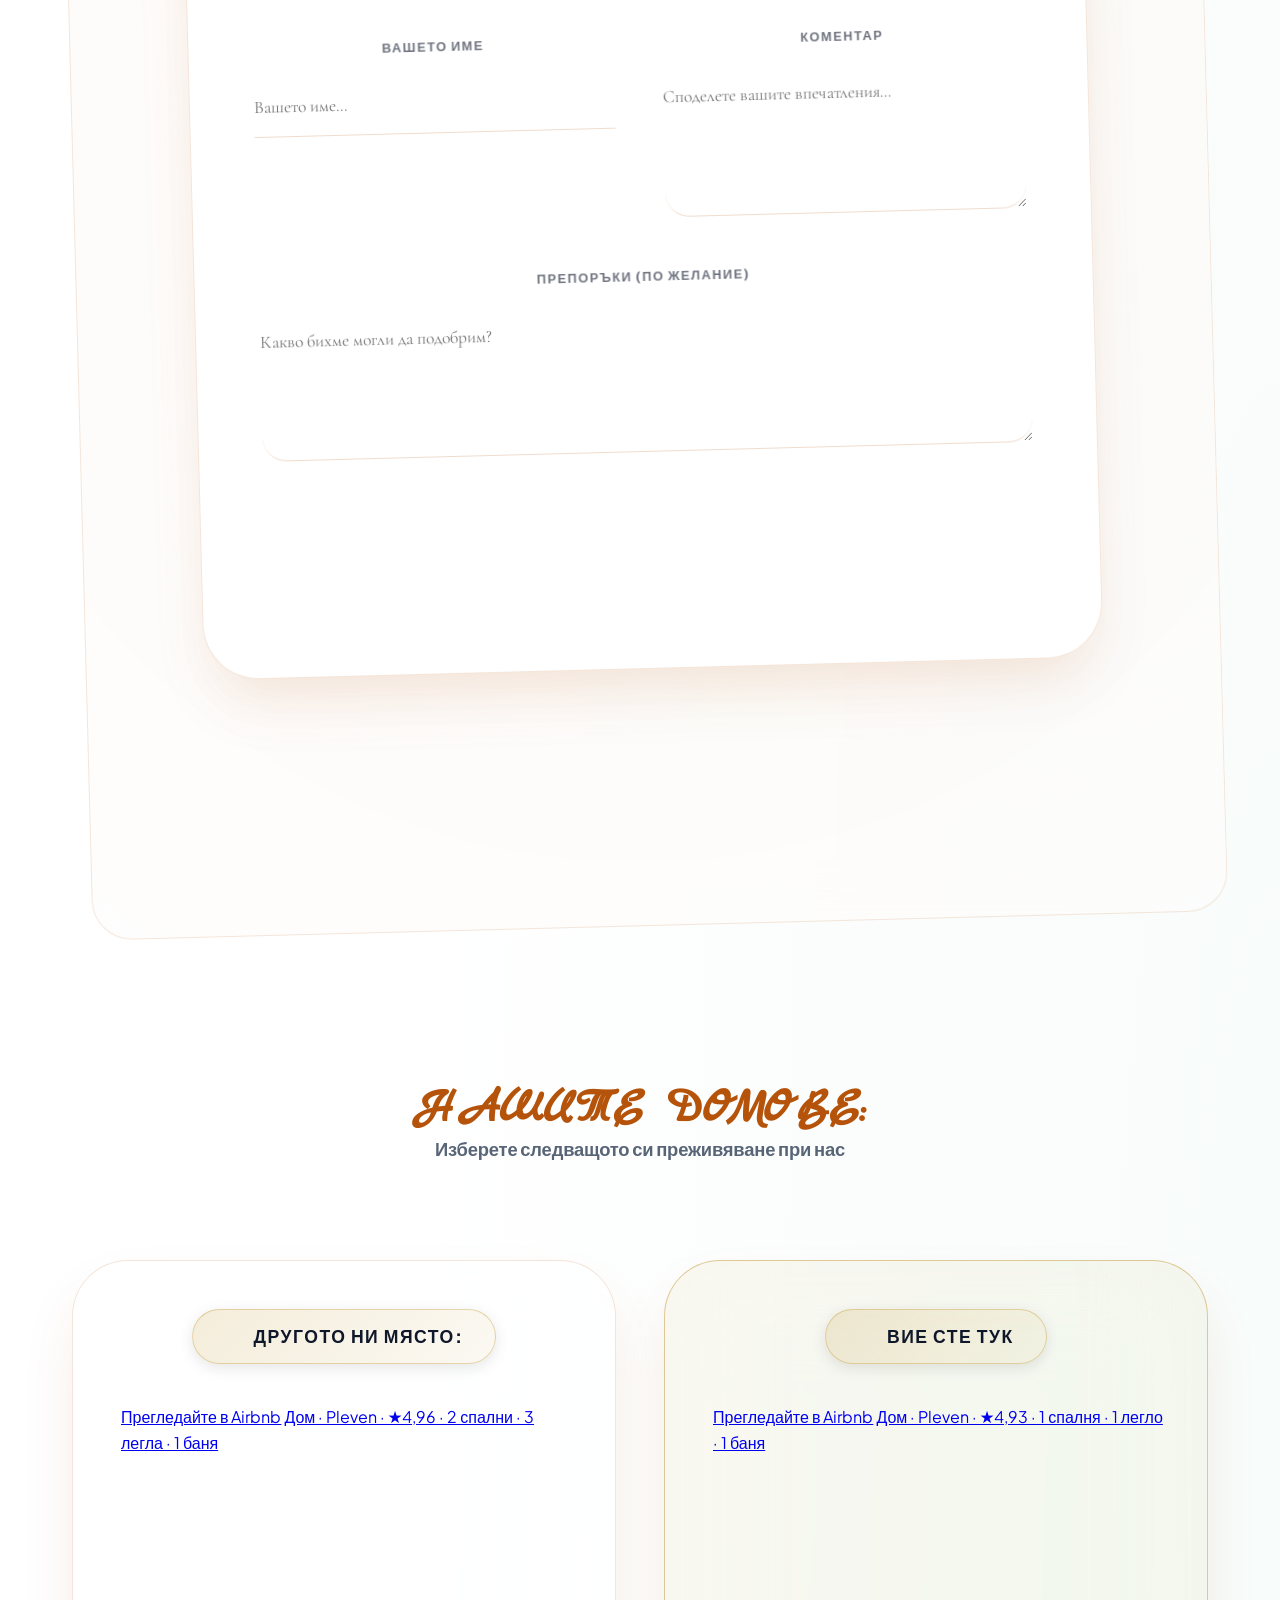
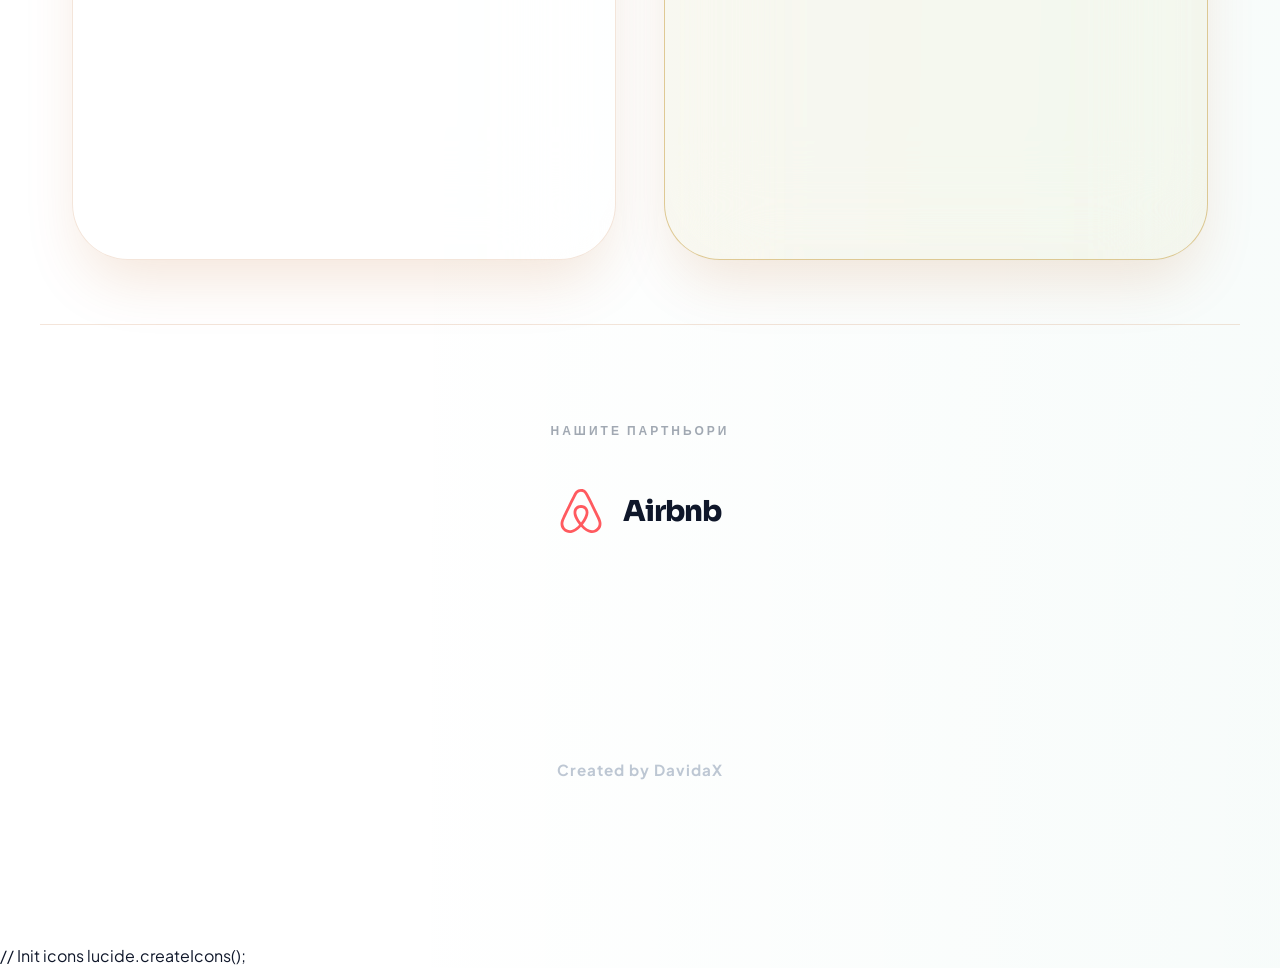
==== commit 1c415db3: "Remove safe notice about upper lock in garage.html" ====
--- a/garage.html
+++ b/garage.html
@@ -80,10 +80,6 @@
                             <span data-i18n="click-to-zoom">Отвори на цял екран</span>
                         </div>
                     </div>
-                    <div class="safe-notice">
-                        <i data-lucide="info"></i>
-                        <span data-i18n="safe-notice">ВАЖНО: Ключът е само за горната ключалка!</span>
-                    </div>
                 </div>
 
                 <div class="card premium wifi-card">
